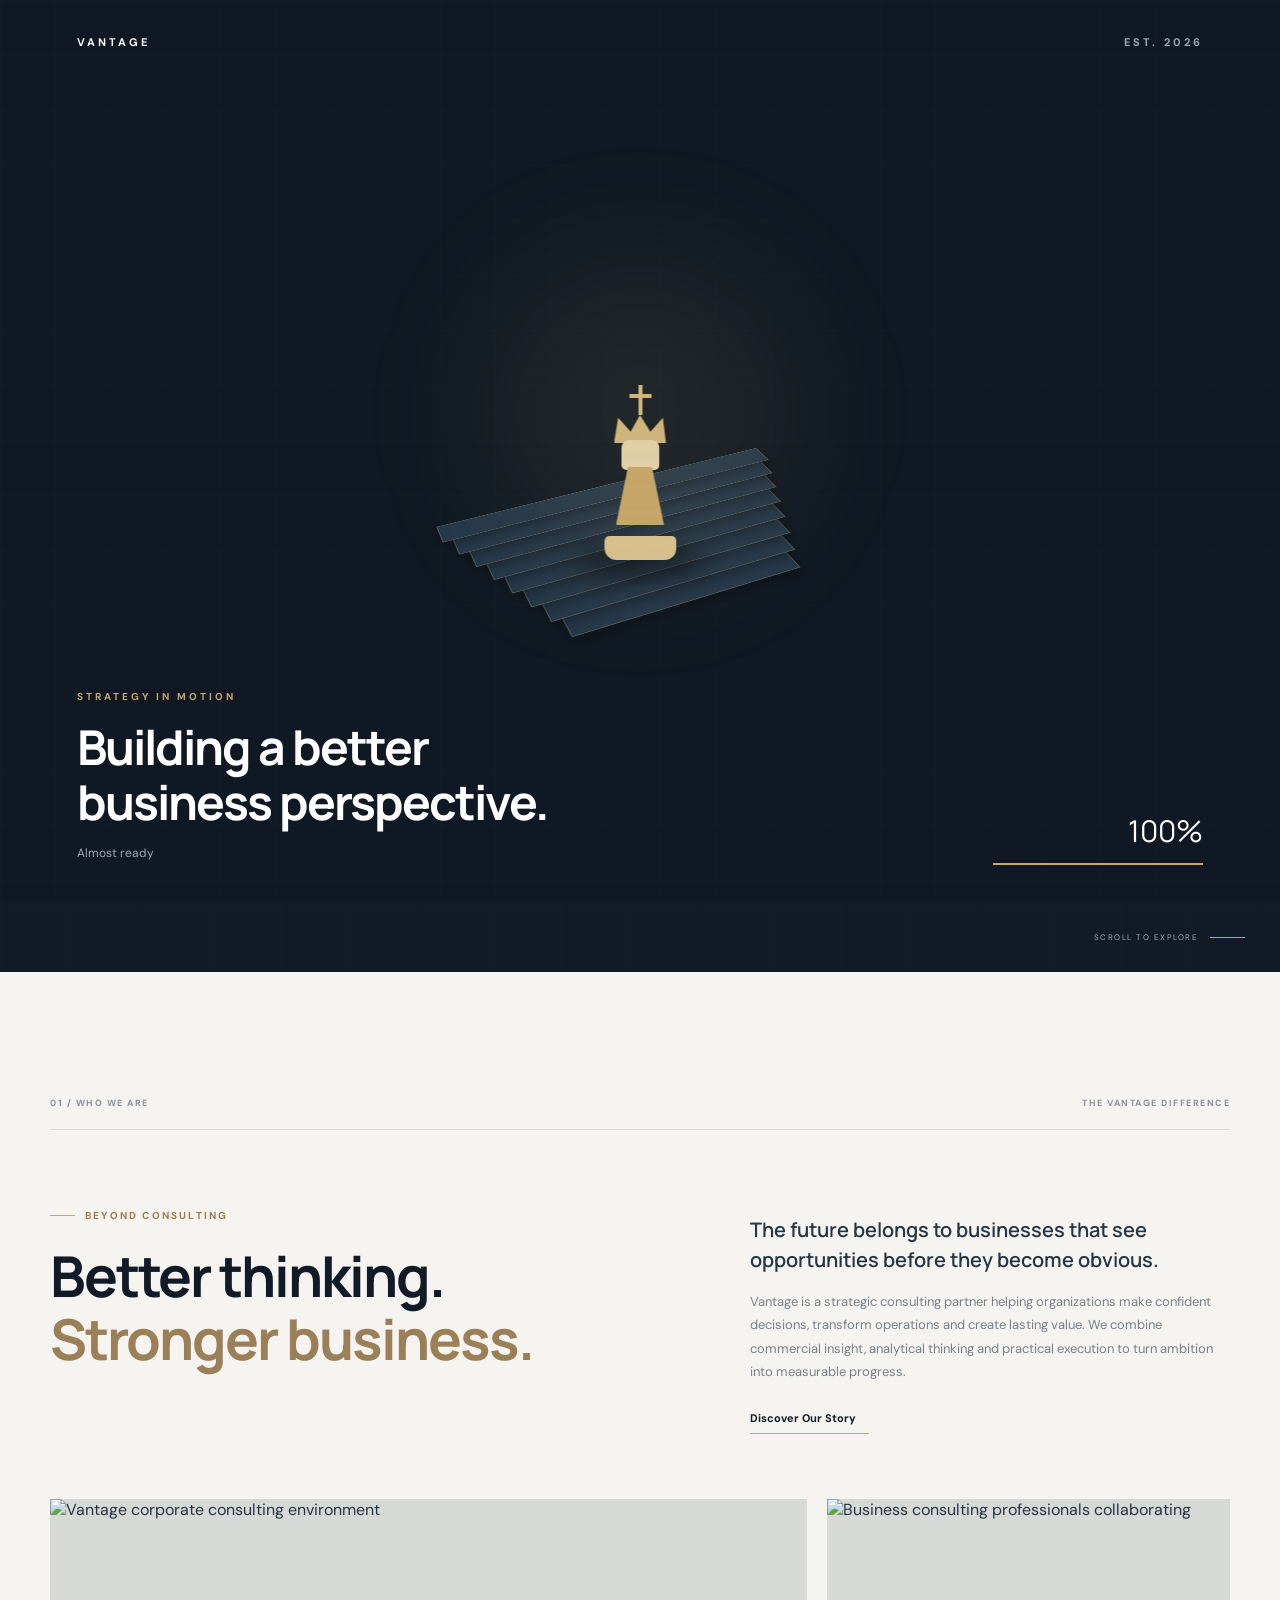
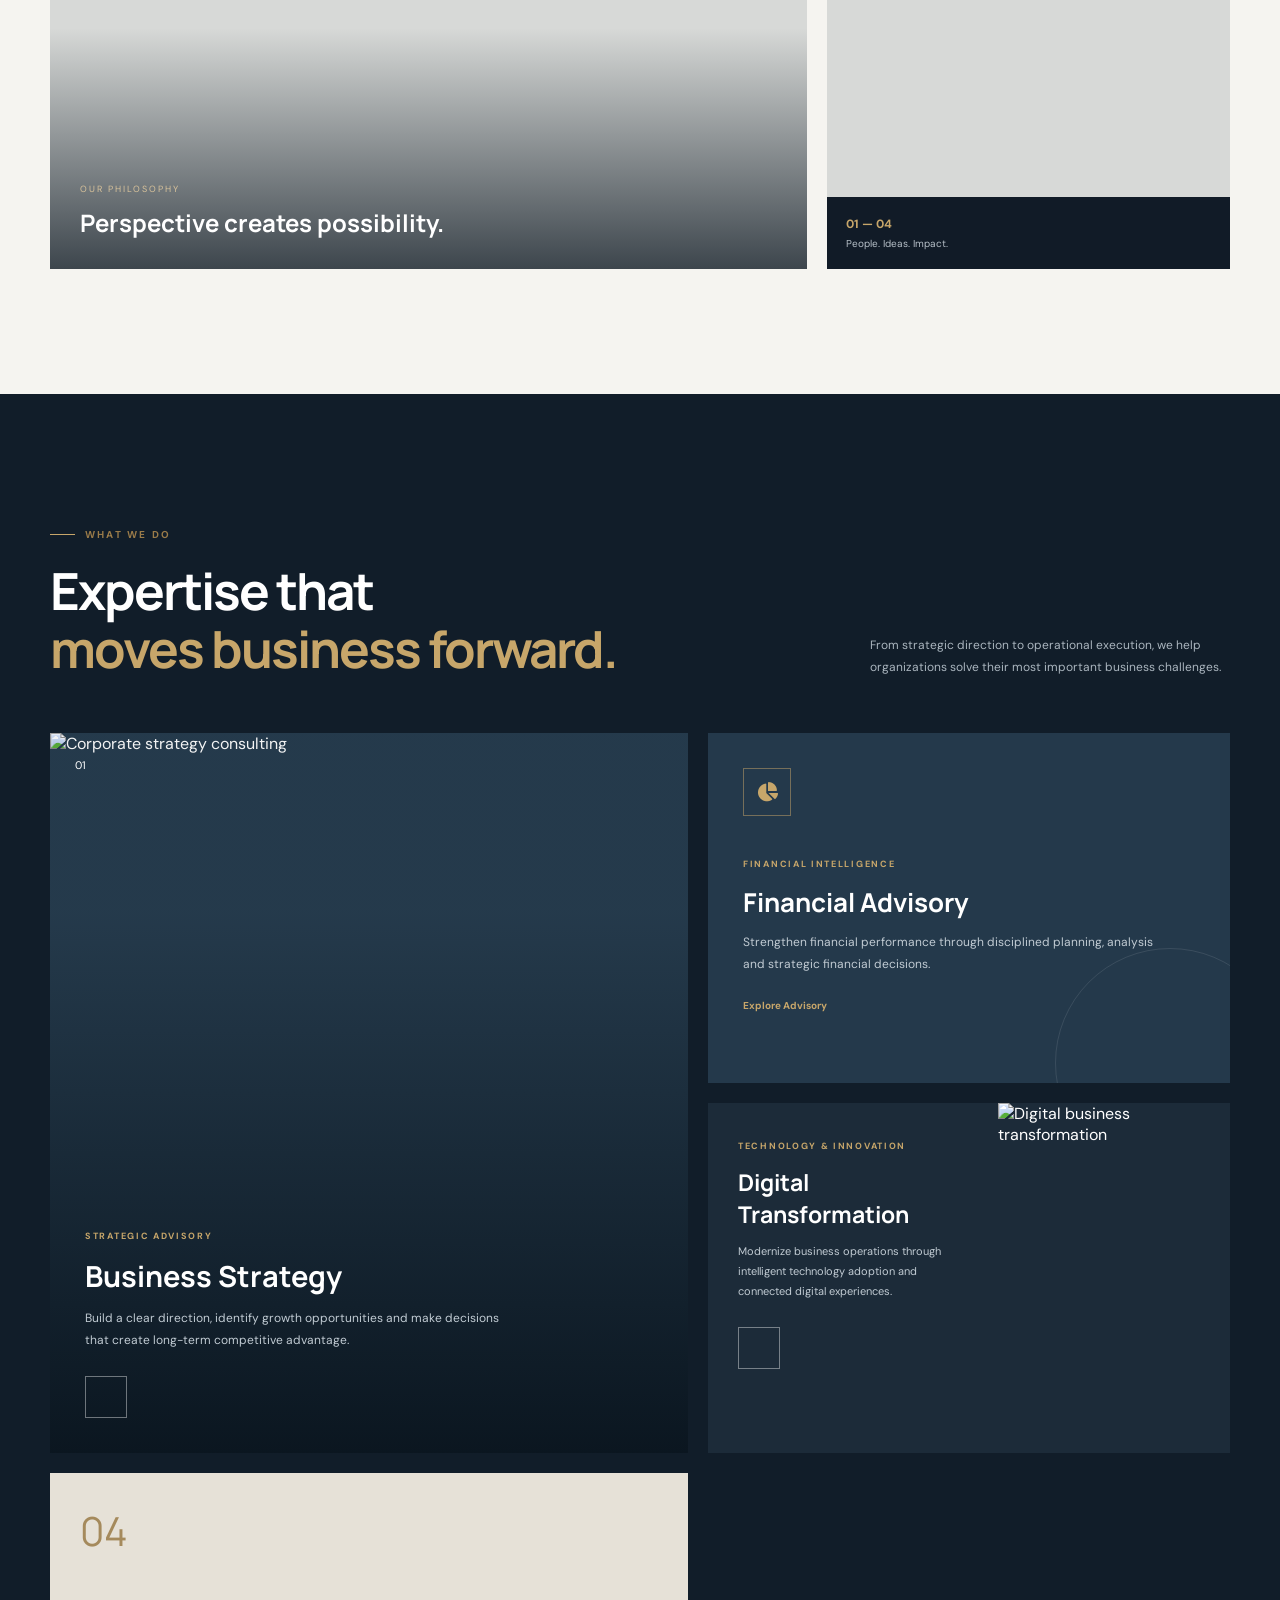
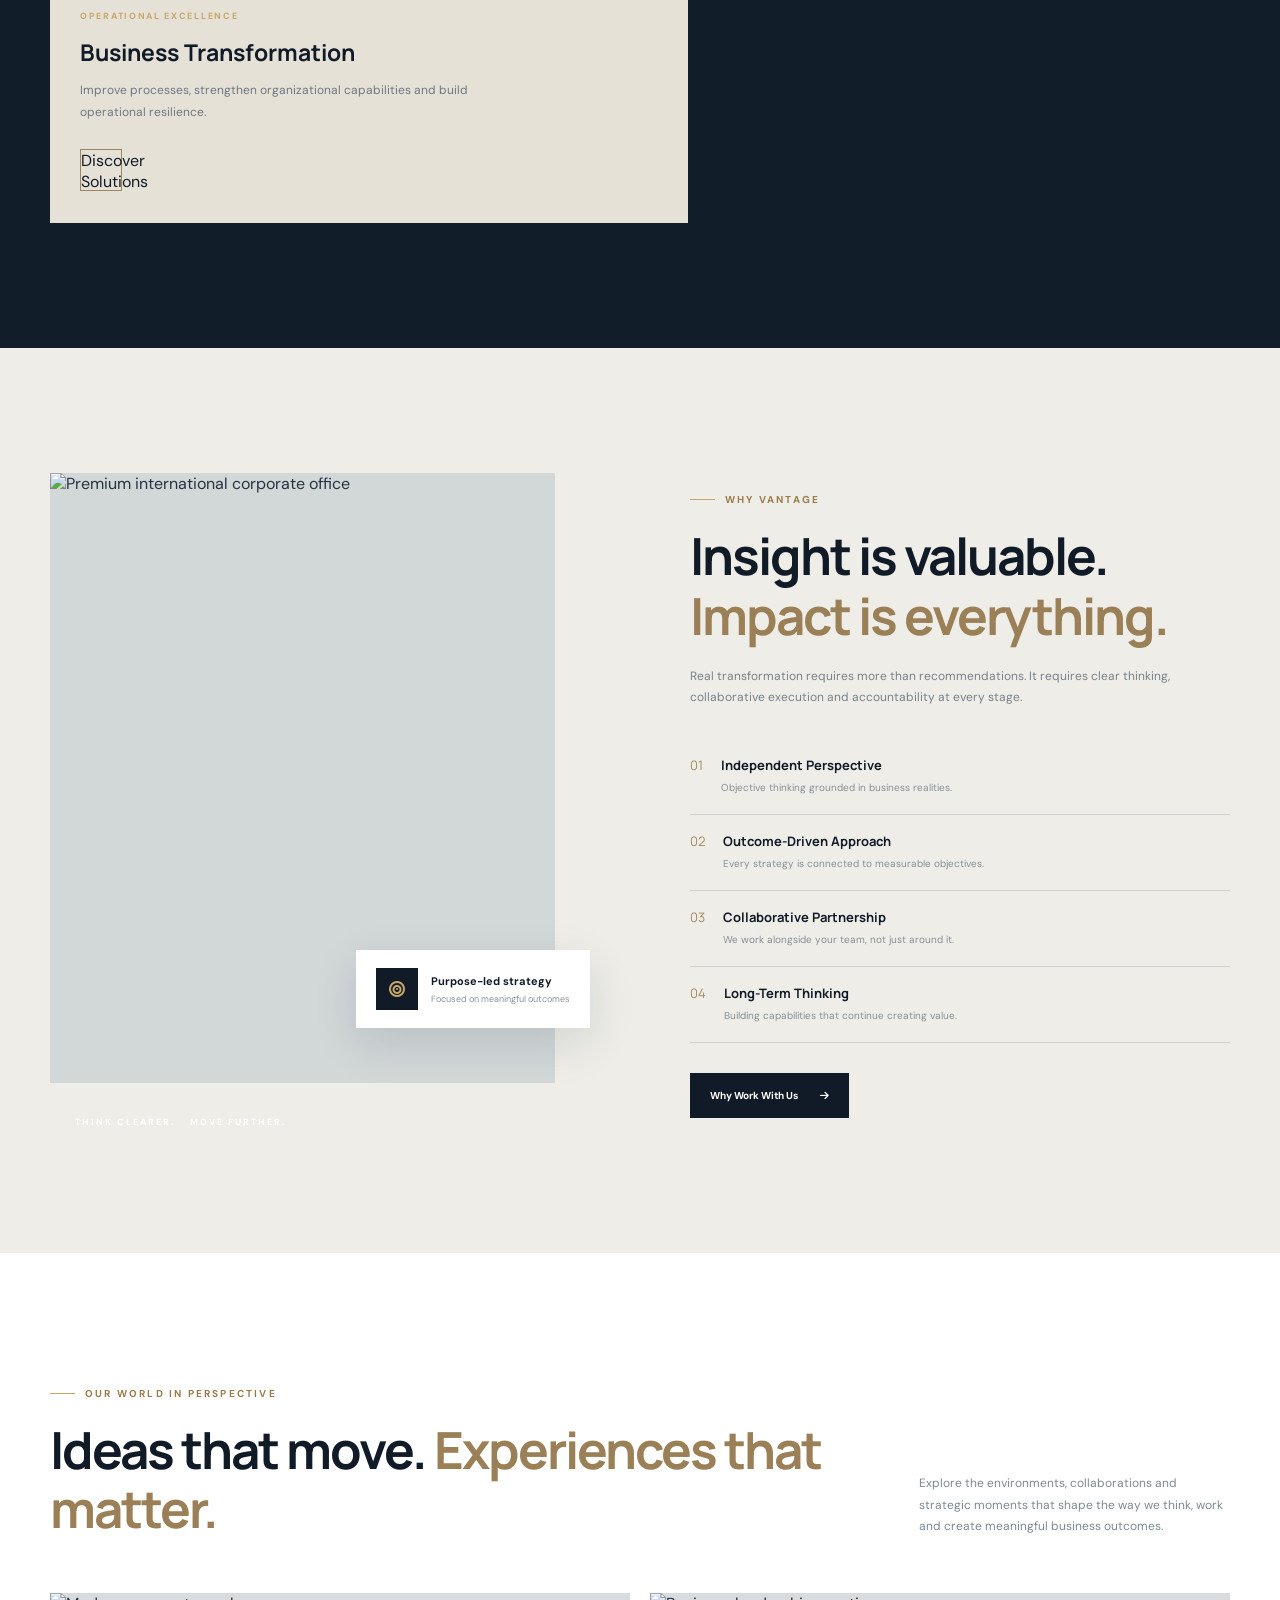
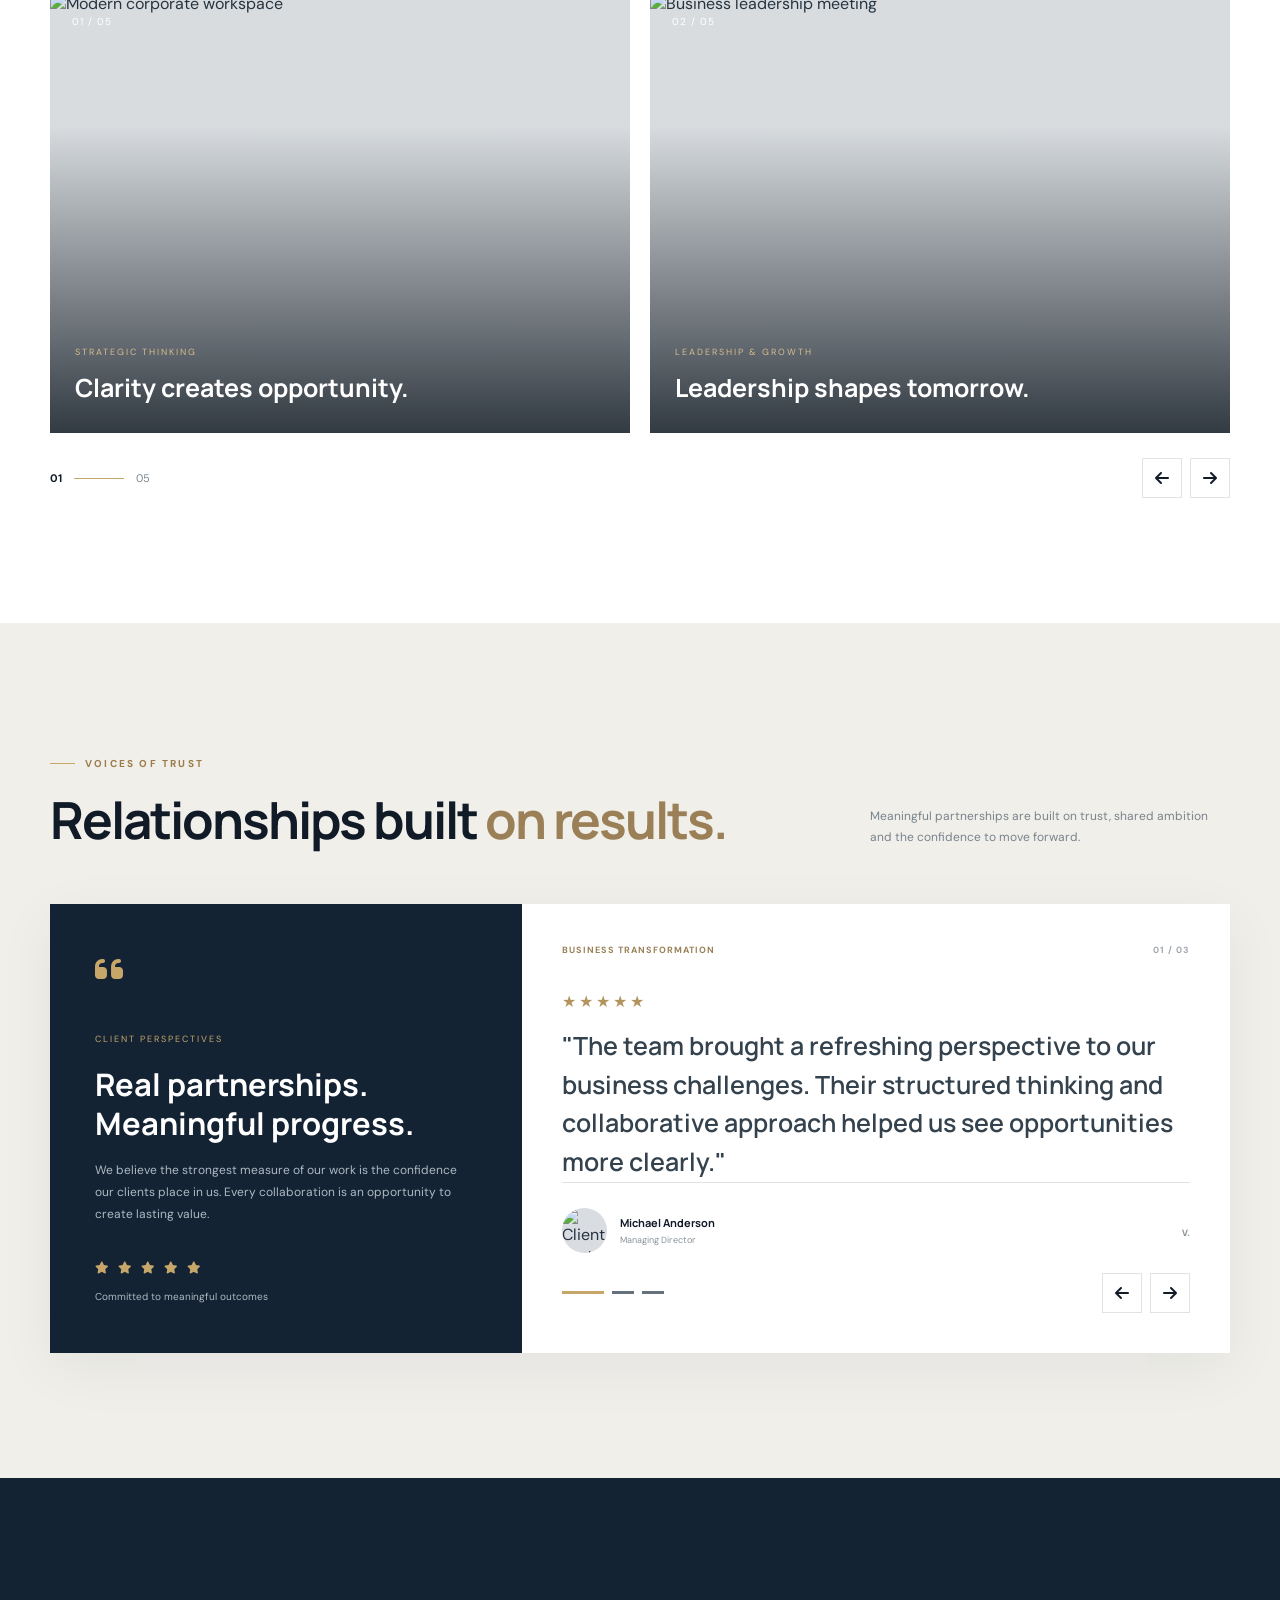
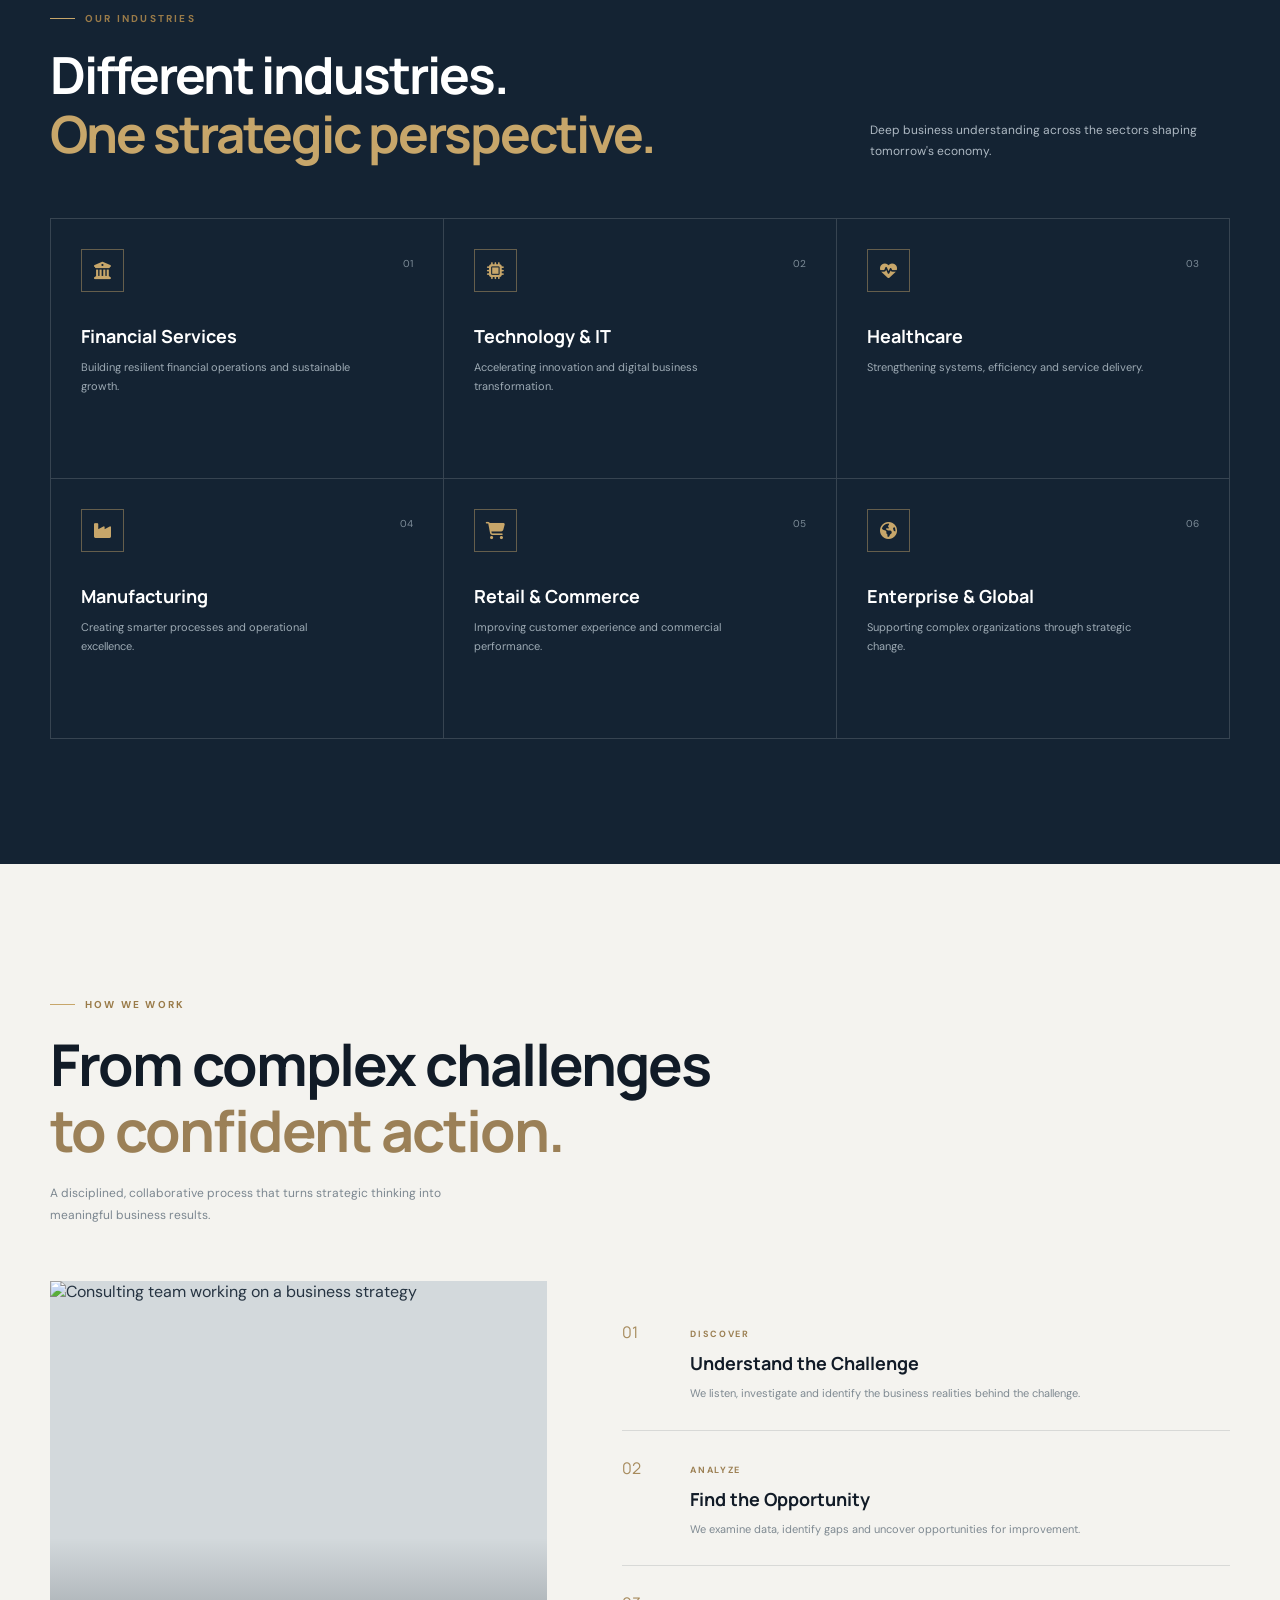
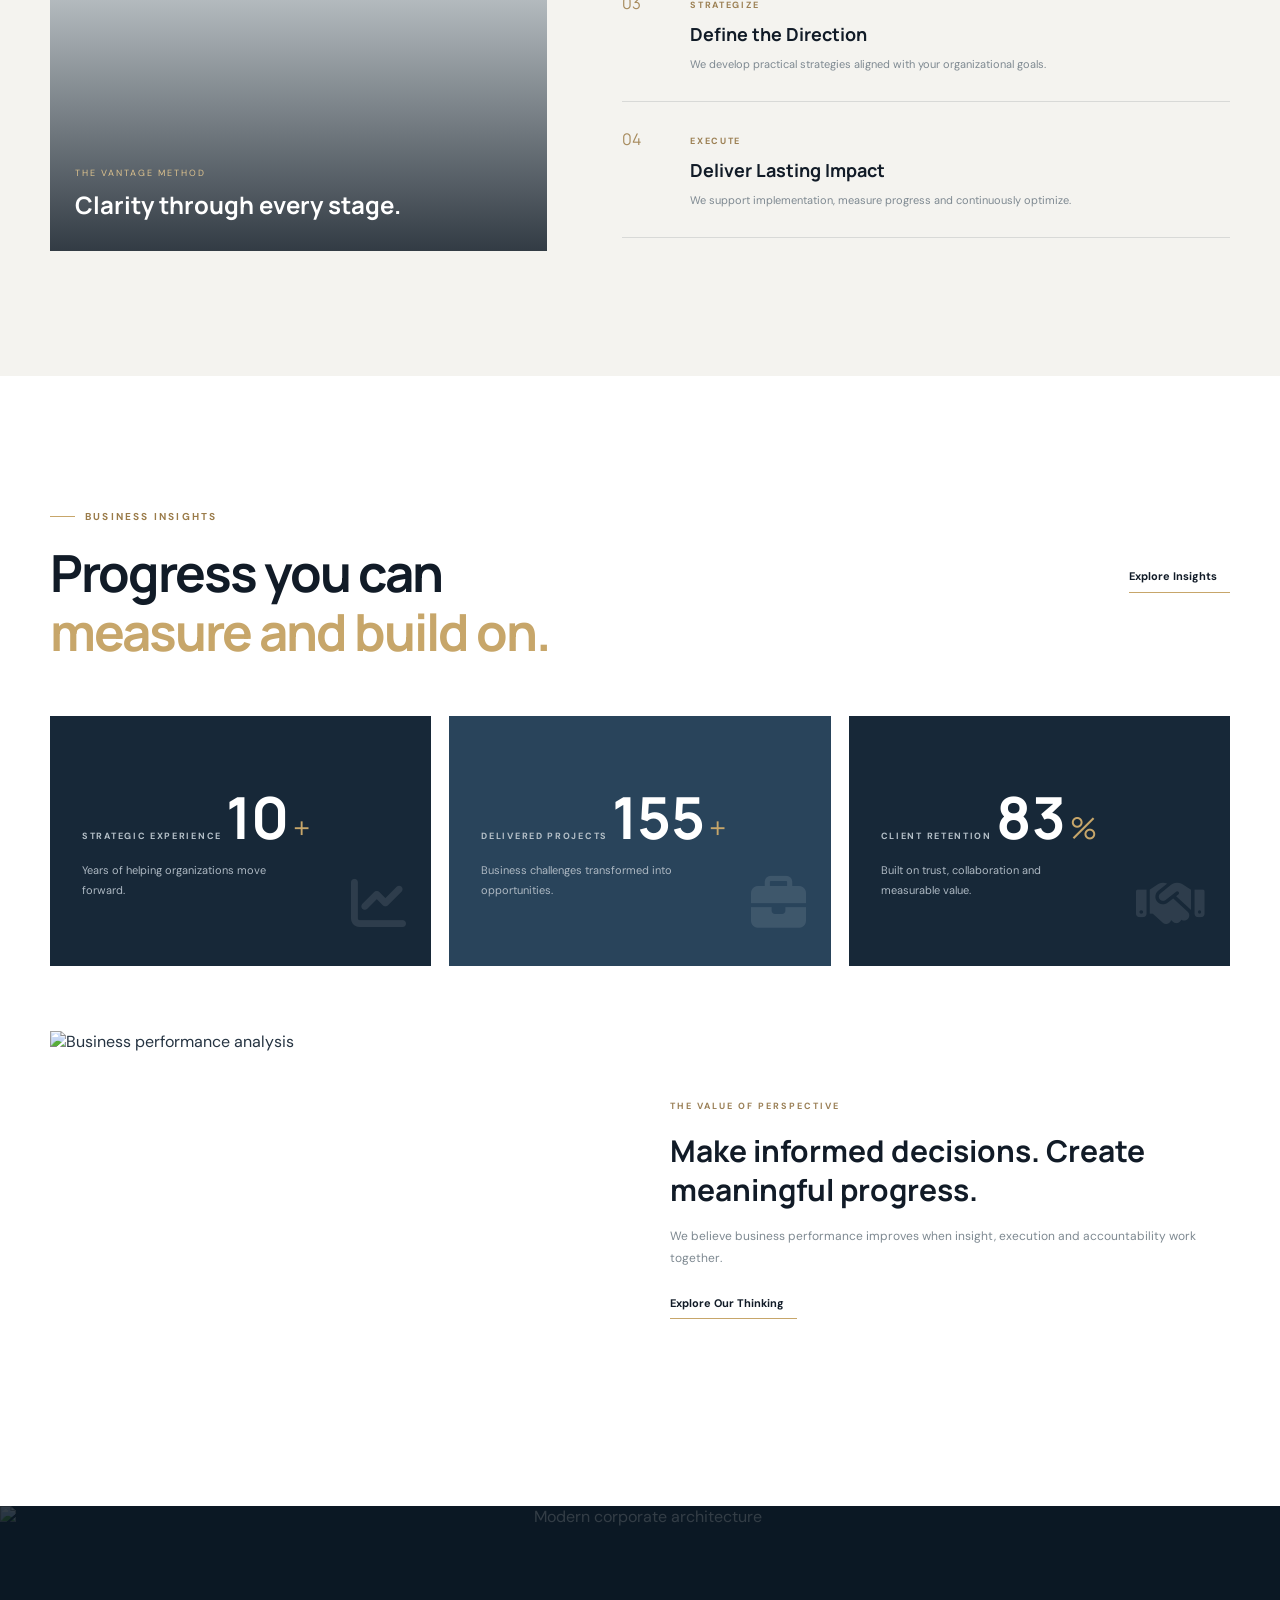
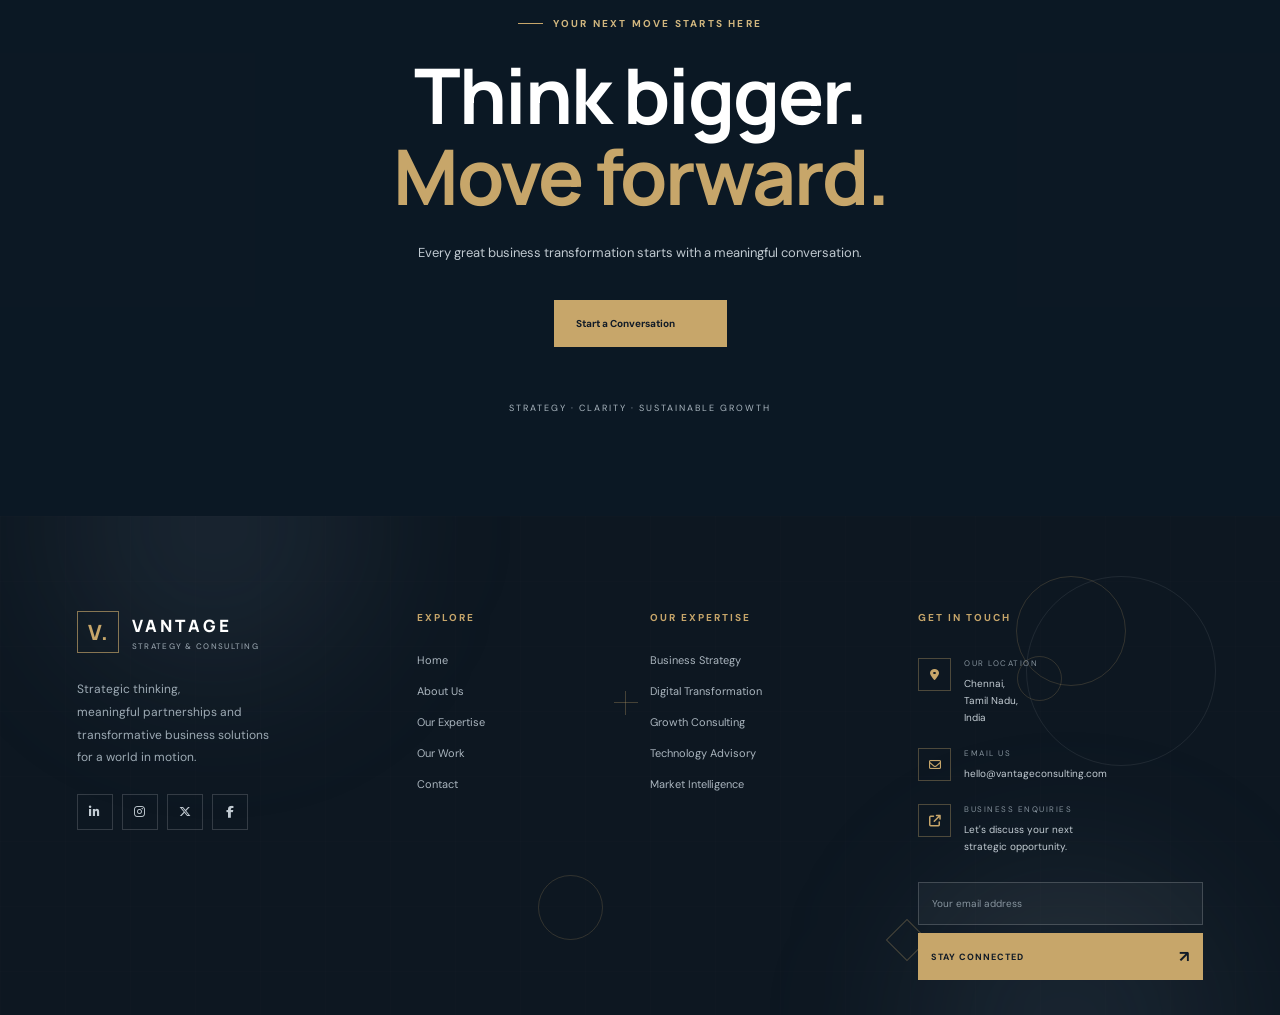
==== index.html @ a2836688 "first commit" ====
<!DOCTYPE html>
<html lang="en">

<head>

    <meta charset="UTF-8">
    <meta name="viewport" content="width=device-width, initial-scale=1.0">

    <meta name="description" content="Vantage is a global corporate consulting firm delivering business strategy, financial advisory, digital transformation and sustainable growth solutions.">

    <meta name="theme-color" content="#101C2C">

    <title>VANTAGE | Strategy. Clarity. Growth.</title>


    <!-- GOOGLE FONTS -->

    <link rel="preconnect" href="https://fonts.googleapis.com">

    <link rel="preconnect" href="https://fonts.gstatic.com" crossorigin>

    <link href="https://fonts.googleapis.com/css2?family=DM+Sans:wght@400;500;600;700;800&family=Manrope:wght@400;500;600;700;800&family=Playfair+Display:wght@400;500;600;700&display=swap" rel="stylesheet">


    <!-- FONT AWESOME -->

    <link rel="stylesheet" href="https://cdnjs.cloudflare.com/ajax/libs/font-awesome/6.7.2/css/all.min.css">


    <!-- CSS -->

    <link rel="stylesheet" href="css/style.css">

    <link rel="stylesheet" href="css/animations.css">

    <link rel="stylesheet" href="css/responsive.css">

</head>


<body>


<!-- =====================================================
     SCROLL PROGRESS
===================================================== -->

<div class="scroll-progress" id="scrollProgress"></div>



<!-- =====================================================
     CINEMATIC 3D PRELOADER
===================================================== -->

<div class="preloader" id="preloader">

    <div class="preloader-background"></div>

    <div class="preloader-top">

        <span>VANTAGE</span>

        <span>EST. 2026</span>

    </div>


    <div class="preloader-scene">

        <div class="staircase-perspective">

            <div class="stair stair-1"></div>
            <div class="stair stair-2"></div>
            <div class="stair stair-3"></div>
            <div class="stair stair-4"></div>
            <div class="stair stair-5"></div>
            <div class="stair stair-6"></div>
            <div class="stair stair-7"></div>
            <div class="stair stair-8"></div>

        </div>


        <div class="chess-king-container" id="chessKing">

            <div class="king-shadow"></div>

            <div class="chess-king">

                <div class="king-cross"></div>

                <div class="king-crown"></div>

                <div class="king-head"></div>

                <div class="king-body"></div>

                <div class="king-base"></div>

            </div>

        </div>


        <div class="preloader-light"></div>

    </div>


    <div class="preloader-bottom">

        <div class="preloader-copy">

            <span class="preloader-label">
                STRATEGY IN MOTION
            </span>

            <h2>
                Building a better<br>
                business perspective.
            </h2>

            <p id="preloaderStatus">
                Preparing your experience...
            </p>

        </div>


        <div class="preloader-progress-area">

            <div class="preloader-percentage" id="preloaderPercentage">
                00%
            </div>

            <div class="preloader-track">

                <div class="preloader-fill" id="preloaderFill"></div>

            </div>

        </div>

    </div>


</div>



<!-- =====================================================
     CUSTOM CURSOR
===================================================== -->

<div class="custom-cursor" id="customCursor"></div>

<div class="cursor-outline" id="cursorOutline"></div>



<!-- =====================================================
     HEADER
===================================================== -->

<header class="site-header" id="siteHeader">

    <div class="header-container">


        <!-- LOGO -->

        <a href="index.html" class="brand">

            <span class="brand-symbol">

                <span></span>
                <span></span>
                <span></span>

            </span>


            <span class="brand-information">

                <strong>VANTAGE</strong>

                <small>STRATEGY & CONSULTING</small>

            </span>

        </a>



        <!-- DESKTOP NAVIGATION -->

        <nav class="desktop-navigation">

            <a href="index.html" class="nav-link active">Home</a>

            <a href="about.html" class="nav-link">About</a>

            <a href="services.html" class="nav-link">Services</a>

            <a href="industries.html" class="nav-link">Industries</a>

            <a href="contact.html" class="nav-link">Contact</a>

        </nav>



        <!-- HEADER ACTIONS -->

        <div class="header-actions">


            <button class="login-trigger" data-open-login>

                <i class="fa-regular fa-user"></i>

                <span>Sign In</span>

            </button>


            <a href="404.html" class="header-cta">

                Let's Talk

                <i class="fa-solid fa-arrow-up-right-from-square"></i>

            </a>


        </div>



        <!-- MOBILE MENU BUTTON -->

        <button class="menu-toggle" id="menuToggle" aria-label="Open navigation" aria-expanded="false">

            <span></span>
            <span></span>

        </button>


    </div>

</header>



<!-- =====================================================
     MOBILE NAVIGATION
===================================================== -->

<div class="mobile-overlay" id="mobileOverlay"></div>


<aside class="mobile-drawer" id="mobileDrawer">

    <div class="drawer-header">

        <a href="index.html" class="drawer-brand">
            VANTAGE
        </a>

        <button id="drawerClose" aria-label="Close navigation">

            <i class="fa-solid fa-xmark"></i>

        </button>

    </div>


    <div class="drawer-content">

        <span class="drawer-label">NAVIGATION / 2026</span>


        <nav class="drawer-navigation">

            <a href="index.html">
                Home <span>01</span>
            </a>

            <a href="about.html">
                About <span>02</span>
            </a>

            <a href="services.html">
                Services <span>03</span>
            </a>

            <a href="industries.html">
                Industries <span>04</span>
            </a>

            <a href="contact.html">
                Contact <span>05</span>
            </a>

        </nav>


        <div class="drawer-footer">

            <p>Let's build something meaningful.</p>

            <button data-open-login class="drawer-login">

                <i class="fa-regular fa-user"></i>

                Sign In

            </button>

        </div>

    </div>

</aside>




<!-- =====================================================
     LOGIN MODAL
===================================================== -->

<div class="login-modal" id="loginModal" aria-hidden="true">

    <div class="login-backdrop" data-close-login></div>


    <div class="login-dialog" role="dialog" aria-modal="true" aria-labelledby="loginTitle">


        <button class="login-close" data-close-login aria-label="Close login">

            <i class="fa-solid fa-xmark"></i>

        </button>



        <!-- LOGIN VISUAL SIDE -->

        <div class="login-visual">

            <img
                src="assets/images/office.jpg"
                alt="Vantage corporate office"
                loading="lazy"
            >


            <div class="login-visual-overlay"></div>


            <div class="login-visual-content">

                <span class="login-mini-label">
                    VANTAGE / PRIVATE ACCESS
                </span>


                <h2>
                    Your next<br>
                    chapter starts<br>
                    <span>here.</span>
                </h2>


                <p>
                    A smarter workspace for modern business leaders.
                </p>


                <div class="login-security-badge">

                    <i class="fa-solid fa-shield-halved"></i>

                    Secure Enterprise Access

                </div>

            </div>

        </div>



        <!-- LOGIN FORM SIDE -->

        <div class="login-form-panel">


            <div class="login-form-brand">

                <span class="brand-symbol">

                    <span></span>
                    <span></span>
                    <span></span>

                </span>

                <strong>VANTAGE</strong>

            </div>



            <span class="login-eyebrow">
                WELCOME BACK
            </span>


            <h2 id="loginTitle">
                Sign in to your<br>
                workspace.
            </h2>


            <p class="login-description">
                Access your business consulting workspace securely.
            </p>



            <!-- LOGIN TABS -->

            <div class="login-tabs">

                <button class="login-tab active" data-login-tab="user">

                    USER LOGIN

                </button>


                <button class="login-tab" data-login-tab="admin">

                    ADMIN LOGIN

                </button>

            </div>



            <!-- USER LOGIN -->

            <form class="login-form active" id="userLoginForm">


                <div class="form-group">

                    <label for="userEmail">Email Address</label>

                    <div class="login-input">

                        <i class="fa-regular fa-envelope"></i>

                        <input
                            type="email"
                            id="userEmail"
                            placeholder="name@company.com"
                            required
                        >

                    </div>

                </div>



                <div class="form-group">

                    <label for="userPassword">Password</label>

                    <div class="login-input">

                        <i class="fa-solid fa-lock"></i>

                        <input
                            type="password"
                            id="userPassword"
                            placeholder="Enter your password"
                            required
                        >

                        <button type="button" class="password-toggle" data-password="userPassword">

                            <i class="fa-regular fa-eye"></i>

                        </button>

                    </div>

                </div>



                <div class="login-options">

                    <label class="remember-option">

                        <input type="checkbox">

                        <span>Remember me</span>

                    </label>


                    <a href="404.html">Forgot password?</a>

                </div>



                <button type="submit" class="login-submit">

                    SIGN IN

                    <i class="fa-solid fa-arrow-right"></i>

                </button>


            </form>




            <!-- ADMIN LOGIN -->

            <form class="login-form" id="adminLoginForm">


                <div class="form-group">

                    <label for="adminEmail">Administrator Email</label>

                    <div class="login-input">

                        <i class="fa-regular fa-envelope"></i>

                        <input
                            type="email"
                            id="adminEmail"
                            placeholder="admin@company.com"
                            required
                        >

                    </div>

                </div>



                <div class="form-group">

                    <label for="adminPassword">Password</label>

                    <div class="login-input">

                        <i class="fa-solid fa-lock"></i>

                        <input
                            type="password"
                            id="adminPassword"
                            placeholder="Enter administrator password"
                            required
                        >

                        <button type="button" class="password-toggle" data-password="adminPassword">

                            <i class="fa-regular fa-eye"></i>

                        </button>

                    </div>

                </div>



                <div class="login-options">

                    <label class="remember-option">

                        <input type="checkbox">

                        <span>Remember me</span>

                    </label>


                    <a href="404.html">Forgot password?</a>

                </div>



                <button type="submit" class="login-submit">

                    ADMIN SIGN IN

                    <i class="fa-solid fa-arrow-right"></i>

                </button>


            </form>



            <div class="login-bottom">

                <i class="fa-solid fa-shield-halved"></i>

                <span>256-bit encrypted session protection</span>

            </div>


            <div class="login-create">

                New to Vantage?

                <a href="404.html">Create an account</a>

            </div>


        </div>

    </div>

</div>




<!-- =====================================================
     HERO SECTION
===================================================== -->

<main>


<section class="hero-section" id="homeHero">


    <div class="hero-background">

        <div class="hero-glow"></div>

        <div class="hero-grid"></div>

    </div>



    <div class="hero-container">


        <!-- LEFT CONTENT -->

        <div class="hero-left" id="heroLeft">


            <span class="hero-eyebrow">

                <span class="eyebrow-line"></span>

                <span id="heroCategory">
                    STRATEGY · TRANSFORMATION · GROWTH
                </span>

            </span>



            <h1 id="heroHeading">

                Navigate<br>

                <span>What's Next.</span>

            </h1>



            <p id="heroDescription">

                We help ambitious organizations navigate complexity,
                unlock opportunities and build sustainable business growth.

            </p>



            <div class="hero-buttons">

                <a href="404.html" class="primary-button magnetic-btn">

                    Explore Our Expertise

                    <i class="fa-solid fa-arrow-up-right"></i>

                </a>


                <a href="404.html" class="secondary-button">

                    <span class="play-icon">

                        <i class="fa-solid fa-arrow-right"></i>

                    </span>

                    Discover Vantage

                </a>

            </div>



            <div class="hero-trust">

                <span class="trust-icon">

                    <i class="fa-solid fa-shield-halved"></i>

                </span>

                <span>
                    Trusted thinking. Measurable impact.
                </span>

            </div>


        </div>




        <!-- CENTER IMAGE CAROUSEL -->

        <div class="hero-center">


            <div class="hero-image-stage" id="heroImageStage">


                <div class="hero-image-frame active" data-slide="0">

                    <img
                        src="assets/images/hero.jpg"
                        alt="Modern international corporate consulting office"
                        fetchpriority="high"
                    >

                </div>



                <div class="hero-image-frame" data-slide="1">

                    <img
                        src="assets/images/hero-02.jpg"
                        alt="Business leaders discussing corporate strategy"
                        loading="lazy"
                    >

                </div>



                <div class="hero-image-frame" data-slide="2">

                    <img
                        src="assets/images/hero-03.jpg"
                        alt="Modern business architecture and executive environment"
                        loading="lazy"
                    >

                </div>



                <div class="hero-image-overlay"></div>



                <!-- IMAGE INDEX -->

                <div class="hero-image-index">

                    <span id="currentSlide">01</span>

                    <span class="index-divider"></span>

                    <span>03</span>

                </div>



                <!-- IMAGE CAPTION -->

                <div class="hero-image-caption">

                    <span>THE VANTAGE PERSPECTIVE</span>

                    <h3 id="heroImageTitle">
                        Think Beyond Today.
                    </h3>

                </div>



                <!-- FLOATING STAT CARD -->

                <div class="hero-floating-card">

                    <span class="floating-card-icon">

                        <i class="fa-solid fa-chart-line"></i>

                    </span>


                    <div>

                        <small>BUSINESS PERFORMANCE</small>

                        <strong id="heroStat">+32.8%</strong>

                    </div>


                    <span class="floating-growth">

                        <i class="fa-solid fa-arrow-trend-up"></i>

                    </span>

                </div>


            </div>



            <!-- CAROUSEL CONTROLS -->

            <div class="hero-carousel-controls">


                <div class="hero-dots">

                    <button class="hero-dot active" data-slide-to="0" aria-label="Slide 1"></button>

                    <button class="hero-dot" data-slide-to="1" aria-label="Slide 2"></button>

                    <button class="hero-dot" data-slide-to="2" aria-label="Slide 3"></button>

                </div>



                <div class="hero-arrows">

                    <button id="heroPrev" aria-label="Previous slide">

                        <i class="fa-solid fa-arrow-left"></i>

                    </button>


                    <button id="heroNext" aria-label="Next slide">

                        <i class="fa-solid fa-arrow-right"></i>

                    </button>

                </div>


            </div>


        </div>




        <!-- RIGHT CONTENT -->

        <div class="hero-right" id="heroRight">


            <span class="hero-right-number" id="heroNumber">
                01 / 03
            </span>



            <div class="hero-right-content">


                <span class="hero-right-label" id="heroRightLabel">
                    STRATEGIC ADVISORY
                </span>


                <h3 id="heroRightTitle">

                    Clarity in<br>
                    Every Decision.

                </h3>


                <p id="heroRightDescription">

                    Turn complex business challenges into clear,
                    actionable strategies with expert guidance.

                </p>


                <a href="404.html" class="hero-discover">

                    Discover More

                    <i class="fa-solid fa-arrow-up-right"></i>

                </a>


            </div>



            <div class="hero-side-bottom">

                <span>01</span>

                <span class="side-line"></span>

                <span>03</span>

            </div>


        </div>


    </div>



    <!-- HERO BOTTOM BAR -->

    <div class="hero-bottom-bar">


        <div class="hero-bottom-intro">

            <span class="bottom-dot"></span>

            BUILT FOR WHAT'S NEXT

        </div>



        <div class="hero-bottom-stat">

            <strong>12+</strong>

            <span>Years of Experience</span>

        </div>



        <div class="hero-bottom-stat">

            <strong>180+</strong>

            <span>Projects Delivered</span>

        </div>



        <div class="hero-bottom-stat">

            <strong>24</strong>

            <span>Markets Reached</span>

        </div>



        <div class="hero-bottom-stat">

            <strong>96%</strong>

            <span>Client Retention</span>

        </div>


    </div>



    <!-- SCROLL INDICATOR -->

    <div class="hero-scroll-indicator">

        <span>SCROLL TO EXPLORE</span>

        <span class="scroll-indicator-line"></span>

    </div>


</section>




<!-- =====================================================
     SECTION 02 - COMPANY OVERVIEW
===================================================== -->

<section class="overview-section section-padding" id="overview">


    <div class="container">


        <div class="section-topline">

            <span>01 / WHO WE ARE</span>

            <span>THE VANTAGE DIFFERENCE</span>

        </div>



        <div class="overview-grid">


            <div class="overview-heading reveal-left">

                <span class="section-label">BEYOND CONSULTING</span>


                <h2>

                    Better thinking.<br>

                    <span>Stronger business.</span>

                </h2>


            </div>



            <div class="overview-content reveal-right">

                <p class="overview-lead">

                    The future belongs to businesses that see
                    opportunities before they become obvious.

                </p>


                <p>

                    Vantage is a strategic consulting partner
                    helping organizations make confident decisions,
                    transform operations and create lasting value.

                    We combine commercial insight, analytical
                    thinking and practical execution to turn
                    ambition into measurable progress.

                </p>


                <a href="about.html" class="text-link">

                    Discover Our Story

                    <i class="fa-solid fa-arrow-up-right"></i>

                </a>


            </div>


        </div>



        <div class="overview-image-grid">


            <div class="overview-main-image image-reveal">

                <img
                    src="assets/images/about.jpg"
                    alt="Vantage corporate consulting environment"
                    loading="lazy"
                >

                <div class="image-caption">

                    <span>OUR PHILOSOPHY</span>

                    <h3>Perspective creates possibility.</h3>

                </div>

            </div>



            <div class="overview-side-image image-reveal">

                <img
                    src="assets/images/team.jpg"
                    alt="Business consulting professionals collaborating"
                    loading="lazy"
                >


                <div class="overview-side-note">

                    <strong>01 — 04</strong>

                    <span>People. Ideas. Impact.</span>

                </div>

            </div>


        </div>


    </div>

</section>




<!-- =====================================================
     SECTION 03 - OUR EXPERTISE
===================================================== -->

<section class="expertise-section section-padding" id="expertise">


    <div class="container">


        <div class="expertise-header reveal-up">


            <div>

                <span class="section-label">WHAT WE DO</span>

                <h2>
                    Expertise that<br>
                    <span>moves business forward.</span>
                </h2>

            </div>


            <p>

                From strategic direction to operational execution,
                we help organizations solve their most important
                business challenges.

            </p>


        </div>




        <div class="expertise-grid">


            <!-- FEATURE 01 -->

            <article class="expertise-card expertise-card-large reveal-up">

                <div class="expertise-image">

                    <img
                        src="assets/images/services.jpg"
                        alt="Corporate strategy consulting"
                        loading="lazy"
                    >

                    <span class="expertise-number">01</span>

                </div>


                <div class="expertise-content">

                    <span>STRATEGIC ADVISORY</span>

                    <h3>Business Strategy</h3>

                    <p>

                        Build a clear direction, identify growth
                        opportunities and make decisions that
                        create long-term competitive advantage.

                    </p>


                    <a href="404.html" aria-label="Explore business strategy">

                        <i class="fa-solid fa-arrow-up-right"></i>

                    </a>

                </div>

            </article>




            <!-- FEATURE 02 -->

            <article class="expertise-card expertise-card-dark reveal-up">

                <div class="expertise-dark-icon">

                    <i class="fa-solid fa-chart-pie"></i>

                </div>


                <span>FINANCIAL INTELLIGENCE</span>

                <h3>Financial Advisory</h3>

                <p>

                    Strengthen financial performance through
                    disciplined planning, analysis and
                    strategic financial decisions.

                </p>


                <a href="404.html">

                    Explore Advisory

                    <i class="fa-solid fa-arrow-up-right"></i>

                </a>


                <div class="expertise-decoration"></div>

            </article>




            <!-- FEATURE 03 -->

            <article class="expertise-card expertise-card-horizontal reveal-up">


                <div class="expertise-horizontal-content">

                    <span>TECHNOLOGY & INNOVATION</span>

                    <h3>Digital Transformation</h3>

                    <p>

                        Modernize business operations through
                        intelligent technology adoption and
                        connected digital experiences.

                    </p>


                    <a href="404.html" aria-label="Explore digital transformation">

                        <i class="fa-solid fa-arrow-up-right"></i>

                    </a>

                </div>



                <div class="expertise-horizontal-image">

                    <img
                        src="assets/images/technology.jpg"
                        alt="Digital business transformation"
                        loading="lazy"
                    >

                </div>


            </article>




            <!-- FEATURE 04 -->

            <article class="expertise-card expertise-card-minimal reveal-up">

                <span class="expertise-minimal-number">04</span>

                <span>OPERATIONAL EXCELLENCE</span>

                <h3>Business Transformation</h3>

                <p>

                    Improve processes, strengthen organizational
                    capabilities and build operational resilience.

                </p>


                <a href="404.html">

                    Discover Solutions

                    <i class="fa-solid fa-arrow-up-right"></i>

                </a>

            </article>


        </div>


    </div>

</section>




<!-- =====================================================
     SECTION 04 - WHY VANTAGE
===================================================== -->

<section class="why-section section-padding" id="whyVantage">


    <div class="container">


        <div class="why-layout">


            <div class="why-image-area reveal-left">


                <div class="why-image-main">

                    <img
                        src="assets/images/office.jpg"
                        alt="Premium international corporate office"
                        loading="lazy"
                    >

                </div>



                <div class="why-floating-note">

                    <span class="why-note-icon">

                        <i class="fa-solid fa-bullseye"></i>

                    </span>


                    <div>

                        <strong>Purpose-led strategy</strong>

                        <small>Focused on meaningful outcomes</small>

                    </div>

                </div>



                <div class="why-image-caption">

                    <span>THINK CLEARER.</span>

                    <span>MOVE FURTHER.</span>

                </div>


            </div>




            <div class="why-content reveal-right">


                <span class="section-label">WHY VANTAGE</span>


                <h2>

                    Insight is valuable.<br>

                    <span>Impact is everything.</span>

                </h2>



                <p>

                    Real transformation requires more than
                    recommendations. It requires clear thinking,
                    collaborative execution and accountability
                    at every stage.

                </p>



                <div class="why-points">


                    <div class="why-point">

                        <span>01</span>

                        <div>

                            <h3>Independent Perspective</h3>

                            <p>Objective thinking grounded in business realities.</p>

                        </div>

                    </div>



                    <div class="why-point">

                        <span>02</span>

                        <div>

                            <h3>Outcome-Driven Approach</h3>

                            <p>Every strategy is connected to measurable objectives.</p>

                        </div>

                    </div>



                    <div class="why-point">

                        <span>03</span>

                        <div>

                            <h3>Collaborative Partnership</h3>

                            <p>We work alongside your team, not just around it.</p>

                        </div>

                    </div>



                    <div class="why-point">

                        <span>04</span>

                        <div>

                            <h3>Long-Term Thinking</h3>

                            <p>Building capabilities that continue creating value.</p>

                        </div>

                    </div>


                </div>


                <a href="about.html" class="dark-button">

                    Why Work With Us

                    <i class="fa-solid fa-arrow-right"></i>

                </a>


            </div>


        </div>


    </div>

</section>






<!-- =====================================================
     VISUAL SHOWCASE — IMAGE CAROUSEL
====================================================== -->

<section class="showcase-section section-padding" id="showcase">

    <div class="container">

        <div class="showcase-header reveal-up">

            <div>
                <span class="section-label">OUR WORLD IN PERSPECTIVE</span>

                <h2>
                    Ideas that move.
                    <span>Experiences that matter.</span>
                </h2>
            </div>

            <div class="showcase-description">
                <p>
                    Explore the environments, collaborations and
                    strategic moments that shape the way we think,
                    work and create meaningful business outcomes.
                </p>
            </div>

        </div>


        <div class="showcase-carousel">

            <div class="showcase-track" id="showcaseTrack">

                <!-- Slide 01 -->

                <article class="showcase-slide">

                    <div class="showcase-image">

                        <img
                            src="assets/images/showcase-01.jpg"
                            alt="Modern corporate workspace"
                        >

                        <span class="showcase-image-number">01 / 05</span>

                        <div class="showcase-image-overlay">

                            <span>STRATEGIC THINKING</span>

                            <h3>Clarity creates opportunity.</h3>

                        </div>

                    </div>

                </article>


                <!-- Slide 02 -->

                <article class="showcase-slide">

                    <div class="showcase-image">

                        <img
                            src="assets/images/showcase-02.jpg"
                            alt="Business leadership meeting"
                        >

                        <span class="showcase-image-number">02 / 05</span>

                        <div class="showcase-image-overlay">

                            <span>LEADERSHIP & GROWTH</span>

                            <h3>Leadership shapes tomorrow.</h3>

                        </div>

                    </div>

                </article>


                <!-- Slide 03 -->

                <article class="showcase-slide">

                    <div class="showcase-image">

                        <img
                            src="assets/images/showcase-03.jpg"
                            alt="Digital business innovation"

                        >

                        <span class="showcase-image-number">03 / 05</span>

                        <div class="showcase-image-overlay">

                            <span>DIGITAL INNOVATION</span>

                            <h3>Innovation without limits.</h3>

                        </div>

                    </div>

                </article>


                <!-- Slide 04 -->

                <article class="showcase-slide">

                    <div class="showcase-image">

                        <img
                            src="assets/images/showcase-04.jpg"
                            alt="Collaborative strategy session"
                        >

                        <span class="showcase-image-number">04 / 05</span>

                        <div class="showcase-image-overlay">

                            <span>COLLABORATION</span>

                            <h3>Better ideas begin together.</h3>

                        </div>

                    </div>

                </article>


                <!-- Slide 05 -->

                <article class="showcase-slide">

                    <div class="showcase-image">

                        <img
                            src="assets/images/showcase-05.jpg"
                            alt="Modern business architecture"
                        >

                        <span class="showcase-image-number">05 / 05</span>

                        <div class="showcase-image-overlay">

                            <span>FUTURE PERSPECTIVE</span>

                            <h3>Building what comes next.</h3>

                        </div>

                    </div>

                </article>

            </div>


            <!-- Carousel Controls -->

            <div class="showcase-controls">

                <div class="showcase-counter">
                    <span id="showcaseCurrent">01</span>
                    <span class="showcase-counter-line"></span>
                    <span>05</span>
                </div>

                <div class="showcase-arrows">

                    <button
                        type="button"
                        id="showcasePrev"
                        aria-label="Previous image"
                    >
                        <i class="fa-solid fa-arrow-left"></i>
                    </button>

                    <button
                        type="button"
                        id="showcaseNext"
                        aria-label="Next image"
                    >
                        <i class="fa-solid fa-arrow-right"></i>
                    </button>

                </div>

            </div>

        </div>

    </div>

</section>


<!-- =====================================================
     CLIENT TESTIMONIALS
====================================================== -->

<section class="testimonials-section section-padding" id="testimonials">

    <div class="container">

        <div class="testimonials-header reveal-up">

            <div>

                <span class="section-label">
                    VOICES OF TRUST
                </span>

                <h2>
                    Relationships built
                    <span>on results.</span>
                </h2>

            </div>

            <p>
                Meaningful partnerships are built on trust,
                shared ambition and the confidence to move forward.
            </p>

        </div>


        <div class="testimonial-feature">

            <div class="testimonial-feature-left">

                <span class="testimonial-quote-icon">
                    <i class="fa-solid fa-quote-left"></i>
                </span>

                <span class="testimonial-overline">
                    CLIENT PERSPECTIVES
                </span>

                <h3>
                    Real partnerships.
                    Meaningful progress.
                </h3>

                <p>
                    We believe the strongest measure of our work
                    is the confidence our clients place in us.
                    Every collaboration is an opportunity to
                    create lasting value.
                </p>

                <div class="testimonial-rating">

                    <div class="rating-stars">
                        <i class="fa-solid fa-star"></i>
                        <i class="fa-solid fa-star"></i>
                        <i class="fa-solid fa-star"></i>
                        <i class="fa-solid fa-star"></i>
                        <i class="fa-solid fa-star"></i>
                    </div>

                    <span>Committed to meaningful outcomes</span>

                </div>

            </div>


            <div class="testimonial-slider">

                <div class="testimonial-track" id="testimonialTrack">


                    <!-- Testimonial 01 -->

                    <article class="testimonial-card active">

                        <div class="testimonial-card-top">

                            <span class="testimonial-card-label">
                                BUSINESS TRANSFORMATION
                            </span>

                            <span class="testimonial-card-number">
                                01 / 03
                            </span>

                        </div>

                        <div class="testimonial-stars">
                            ★★★★★
                        </div>

                        <blockquote>
                            "The team brought a refreshing perspective
                            to our business challenges. Their structured
                            thinking and collaborative approach helped
                            us see opportunities more clearly."
                        </blockquote>

                        <div class="testimonial-author">

                            <div class="testimonial-avatar">
                                <img
                                    src="assets/images/client-01.jpg"
                                    alt="Client portrait"
                                >
                            </div>

                            <div>
                                <h4>Michael Anderson</h4>
                                <span>Managing Director</span>
                            </div>

                            <span class="testimonial-author-mark">
                                V.
                            </span>

                        </div>

                    </article>


                    <!-- Testimonial 02 -->

                    <article class="testimonial-card">

                        <div class="testimonial-card-top">

                            <span class="testimonial-card-label">
                                STRATEGIC CONSULTING
                            </span>

                            <span class="testimonial-card-number">
                                02 / 03
                            </span>

                        </div>

                        <div class="testimonial-stars">
                            ★★★★★
                        </div>

                        <blockquote>
                            "What stood out was their ability to
                            understand our goals and translate complex
                            ideas into a clear strategic direction.
                            The collaboration was thoughtful and focused."
                        </blockquote>

                        <div class="testimonial-author">

                            <div class="testimonial-avatar">
                                <img
                                    src="assets/images/client-02.jpg"
                                    alt="Client portrait"
                                >
                            </div>

                            <div>
                                <h4>Sarah Williams</h4>
                                <span>Business Director</span>
                            </div>

                            <span class="testimonial-author-mark">
                                V.
                            </span>

                        </div>

                    </article>


                    <!-- Testimonial 03 -->

                    <article class="testimonial-card">

                        <div class="testimonial-card-top">

                            <span class="testimonial-card-label">
                                DIGITAL INNOVATION
                            </span>

                            <span class="testimonial-card-number">
                                03 / 03
                            </span>

                        </div>

                        <div class="testimonial-stars">
                            ★★★★★
                        </div>

                        <blockquote>
                            "A professional and insightful team
                            that understands the importance of
                            long-term thinking. Their approach
                            helped us build greater confidence
                            in our next steps."
                        </blockquote>

                        <div class="testimonial-author">

                            <div class="testimonial-avatar">
                                <img
                                    src="assets/images/client-03.jpg"
                                    alt="Client portrait"
                                >
                            </div>

                            <div>
                                <h4>David Thompson</h4>
                                <span>Founder & CEO</span>
                            </div>

                            <span class="testimonial-author-mark">
                                V.
                            </span>

                        </div>

                    </article>


                </div>


                <div class="testimonial-controls">

                    <div class="testimonial-dots" id="testimonialDots">

                        <button class="testimonial-dot active"
                            type="button"
                            aria-label="Testimonial 1">
                        </button>

                        <button class="testimonial-dot"
                            type="button"
                            aria-label="Testimonial 2">
                        </button>

                        <button class="testimonial-dot"
                            type="button"
                            aria-label="Testimonial 3">
                        </button>

                    </div>


                    <div class="testimonial-arrows">

                        <button
                            type="button"
                            id="testimonialPrev"
                            aria-label="Previous testimonial"
                        >
                            <i class="fa-solid fa-arrow-left"></i>
                        </button>

                        <button
                            type="button"
                            id="testimonialNext"
                            aria-label="Next testimonial"
                        >
                            <i class="fa-solid fa-arrow-right"></i>
                        </button>

                    </div>

                </div>

            </div>

        </div>

    </div>

</section>



<!-- =====================================================
     SECTION 05 - INDUSTRIES
===================================================== -->

<section class="industries-section section-padding" id="industries">


    <div class="container">


        <div class="industries-header reveal-up">


            <div>

                <span class="section-label">OUR INDUSTRIES</span>

                <h2>

                    Different industries.<br>

                    <span>One strategic perspective.</span>

                </h2>

            </div>


            <p>

                Deep business understanding across the sectors
                shaping tomorrow's economy.

            </p>


        </div>




        <div class="industries-grid">


            <a href="404.html" class="industry-item reveal-up">

                <span class="industry-icon">

                    <i class="fa-solid fa-building-columns"></i>

                </span>


                <span class="industry-number">01</span>

                <h3>Financial Services</h3>

                <p>Building resilient financial operations and sustainable growth.</p>

                <span class="industry-arrow">

                    <i class="fa-solid fa-arrow-up-right"></i>

                </span>

            </a>




            <a href="404.html" class="industry-item reveal-up">

                <span class="industry-icon">

                    <i class="fa-solid fa-microchip"></i>

                </span>


                <span class="industry-number">02</span>

                <h3>Technology & IT</h3>

                <p>Accelerating innovation and digital business transformation.</p>

                <span class="industry-arrow">

                    <i class="fa-solid fa-arrow-up-right"></i>

                </span>

            </a>




            <a href="404.html" class="industry-item reveal-up">

                <span class="industry-icon">

                    <i class="fa-solid fa-heart-pulse"></i>

                </span>


                <span class="industry-number">03</span>

                <h3>Healthcare</h3>

                <p>Strengthening systems, efficiency and service delivery.</p>

                <span class="industry-arrow">

                    <i class="fa-solid fa-arrow-up-right"></i>

                </span>

            </a>




            <a href="404.html" class="industry-item reveal-up">

                <span class="industry-icon">

                    <i class="fa-solid fa-industry"></i>

                </span>


                <span class="industry-number">04</span>

                <h3>Manufacturing</h3>

                <p>Creating smarter processes and operational excellence.</p>

                <span class="industry-arrow">

                    <i class="fa-solid fa-arrow-up-right"></i>

                </span>

            </a>




            <a href="404.html" class="industry-item reveal-up">

                <span class="industry-icon">

                    <i class="fa-solid fa-cart-shopping"></i>

                </span>


                <span class="industry-number">05</span>

                <h3>Retail & Commerce</h3>

                <p>Improving customer experience and commercial performance.</p>

                <span class="industry-arrow">

                    <i class="fa-solid fa-arrow-up-right"></i>

                </span>

            </a>




            <a href="404.html" class="industry-item reveal-up">

                <span class="industry-icon">

                    <i class="fa-solid fa-earth-americas"></i>

                </span>


                <span class="industry-number">06</span>

                <h3>Enterprise & Global</h3>

                <p>Supporting complex organizations through strategic change.</p>

                <span class="industry-arrow">

                    <i class="fa-solid fa-arrow-up-right"></i>

                </span>

            </a>


        </div>


    </div>

</section>




<!-- =====================================================
     SECTION 06 - OUR APPROACH
===================================================== -->

<section class="approach-section section-padding" id="approach">


    <div class="container">


        <div class="approach-heading reveal-up">

            <span class="section-label">HOW WE WORK</span>


            <h2>

                From complex challenges<br>

                <span>to confident action.</span>

            </h2>


            <p>

                A disciplined, collaborative process that turns
                strategic thinking into meaningful business results.

            </p>

        </div>




        <div class="approach-layout">


            <div class="approach-image reveal-left">

                <img
                    src="assets/images/meeting.jpg"
                    alt="Consulting team working on a business strategy"
                    loading="lazy"
                >


                <div class="approach-image-label">

                    <span>THE VANTAGE METHOD</span>

                    <strong>Clarity through every stage.</strong>

                </div>

            </div>




            <div class="approach-steps">


                <div class="approach-step reveal-right">

                    <span class="approach-step-number">01</span>

                    <div>

                        <span>DISCOVER</span>

                        <h3>Understand the Challenge</h3>

                        <p>

                            We listen, investigate and identify
                            the business realities behind the challenge.

                        </p>

                    </div>

                </div>



                <div class="approach-step reveal-right">

                    <span class="approach-step-number">02</span>

                    <div>

                        <span>ANALYZE</span>

                        <h3>Find the Opportunity</h3>

                        <p>

                            We examine data, identify gaps and
                            uncover opportunities for improvement.

                        </p>

                    </div>

                </div>



                <div class="approach-step reveal-right">

                    <span class="approach-step-number">03</span>

                    <div>

                        <span>STRATEGIZE</span>

                        <h3>Define the Direction</h3>

                        <p>

                            We develop practical strategies
                            aligned with your organizational goals.

                        </p>

                    </div>

                </div>



                <div class="approach-step reveal-right">

                    <span class="approach-step-number">04</span>

                    <div>

                        <span>EXECUTE</span>

                        <h3>Deliver Lasting Impact</h3>

                        <p>

                            We support implementation, measure
                            progress and continuously optimize.

                        </p>

                    </div>

                </div>


            </div>


        </div>


    </div>

</section>




<!-- =====================================================
     SECTION 07 - BUSINESS INSIGHTS
===================================================== -->

<section class="insights-section section-padding" id="insights">


    <div class="container">


        <div class="insights-header reveal-up">


            <div>

                <span class="section-label">BUSINESS INSIGHTS</span>

                <h2>

                    Progress you can<br>

                    <span>measure and build on.</span>

                </h2>

            </div>


            <a href="404.html" class="insights-link">

                Explore Insights

                <i class="fa-solid fa-arrow-up-right"></i>

            </a>


        </div>




        <div class="insights-grid">


            <div class="insight-stat-card reveal-up">

                <span>STRATEGIC EXPERIENCE</span>

                <strong class="counter" data-target="12">0</strong>

                <span class="stat-suffix">+</span>

                <p>Years of helping organizations move forward.</p>

                <div class="stat-decoration">

                    <i class="fa-solid fa-chart-line"></i>

                </div>

            </div>



            <div class="insight-stat-card insight-stat-blue reveal-up">

                <span>DELIVERED PROJECTS</span>

                <strong class="counter" data-target="180">0</strong>

                <span class="stat-suffix">+</span>

                <p>Business challenges transformed into opportunities.</p>

                <div class="stat-decoration">

                    <i class="fa-solid fa-briefcase"></i>

                </div>

            </div>



            <div class="insight-stat-card reveal-up">

                <span>CLIENT RETENTION</span>

                <strong class="counter" data-target="96">0</strong>

                <span class="stat-suffix">%</span>

                <p>Built on trust, collaboration and measurable value.</p>

                <div class="stat-decoration">

                    <i class="fa-solid fa-handshake"></i>

                </div>

            </div>


        </div>




        <div class="insights-bottom">


            <div class="insights-bottom-image image-reveal">

                <img
                    src="assets/images/analytics.jpg"
                    alt="Business performance analysis"
                    loading="lazy"
                >

            </div>



            <div class="insights-bottom-content reveal-right">

                <span>THE VALUE OF PERSPECTIVE</span>

                <h3>
                    Make informed decisions.
                    Create meaningful progress.
                </h3>

                <p>

                    We believe business performance improves
                    when insight, execution and accountability
                    work together.

                </p>


                <a href="404.html" class="text-link">

                    Explore Our Thinking

                    <i class="fa-solid fa-arrow-up-right"></i>

                </a>

            </div>


        </div>


    </div>

</section>




<!-- =====================================================
     SECTION 08 - FINAL CTA
===================================================== -->

<section class="cta-section" id="contactCTA">


    <div class="cta-background">

        <img
            src="assets/images/cta-office.jpg"
            alt="Modern corporate architecture"
            loading="lazy"
        >

        <div class="cta-overlay"></div>

    </div>



    <div class="cta-content reveal-up">


        <span class="section-label">
            YOUR NEXT MOVE STARTS HERE
        </span>



        <h2>

            Think bigger.<br>

            <span>Move forward.</span>

        </h2>



        <p>

            Every great business transformation starts
            with a meaningful conversation.

        </p>



        <a href="contact.html" class="cta-button">

            Start a Conversation

            <i class="fa-solid fa-arrow-up-right"></i>

        </a>



        <span class="cta-bottom-note">

            STRATEGY · CLARITY · SUSTAINABLE GROWTH

        </span>


    </div>


</section>



</main>




<footer class="site-footer" id="footer">

    <!-- 3D BACKGROUND ELEMENTS -->
    <div class="footer-grid-bg" aria-hidden="true"></div>

    <div class="footer-light footer-light-one" aria-hidden="true"></div>
    <div class="footer-light footer-light-two" aria-hidden="true"></div>

    <div class="footer-3d-scene" aria-hidden="true">

        <div class="footer-orb footer-orb-one"></div>
        <div class="footer-orb footer-orb-two"></div>
        <div class="footer-orb footer-orb-three"></div>

        <div class="footer-ring"></div>
        <div class="footer-cube"></div>
        <div class="footer-cross"></div>

    </div>


    <!-- FOOTER TOP -->
    <div class="footer-top">

        <!-- BRAND -->
        <div class="footer-brand">

            <a href="index.html" class="footer-logo">
                <span class="footer-logo-symbol">V.</span>

                <span class="footer-logo-text">
                    VANTAGE
                    <small>STRATEGY & CONSULTING</small>
                </span>
            </a>

            <p>
                Strategic thinking,<br>
                meaningful partnerships and<br>
                transformative business solutions<br>
                for a world in motion.
            </p>

            <!-- SOCIAL MEDIA -->
            <div class="footer-socials">

                <a href="404.html" aria-label="LinkedIn">
                    <i class="fa-brands fa-linkedin-in"></i>
                </a>

                <a href="404.html" aria-label="Instagram">
                    <i class="fa-brands fa-instagram"></i>
                </a>

                <a href="404.html" aria-label="X">
                    <i class="fa-brands fa-x-twitter"></i>
                </a>

                <a href="404.html" aria-label="Facebook">
                    <i class="fa-brands fa-facebook-f"></i>
                </a>

            </div>

        </div>


        <!-- EXPLORE -->
        <div class="footer-column">

            <span class="footer-heading">
                EXPLORE
            </span>

            <a href="index.html">Home</a>
            <a href="about.html">About Us</a>
            <a href="services.html">Our Expertise</a>
            <a href="work.html">Our Work</a>
            <a href="contact.html">Contact</a>

        </div>


        <!-- SERVICES -->
        <div class="footer-column">

            <span class="footer-heading">
                OUR EXPERTISE
            </span>

            <a href="services.html">Business Strategy</a>
            <a href="services.html">Digital Transformation</a>
            <a href="services.html">Growth Consulting</a>
            <a href="services.html">Technology Advisory</a>
            <a href="services.html">Market Intelligence</a>

        </div>


        <!-- STUDIO CONTACT -->
        <div class="footer-column footer-contact">

            <span class="footer-heading">
                GET IN TOUCH
            </span>


            <!-- LOCATION -->
            <div class="footer-contact-item">

                <div class="footer-contact-icon">
                    <i class="fa-solid fa-location-dot"></i>
                </div>

                <div class="footer-contact-info">

                    <span class="contact-label">
                        OUR LOCATION
                    </span>

                    <a href="404.html">
                        Chennai,<br>
                        Tamil Nadu,<br>
                        India
                    </a>

                </div>

            </div>


            <!-- EMAIL -->
            <div class="footer-contact-item">

                <div class="footer-contact-icon">
                    <i class="fa-regular fa-envelope"></i>
                </div>

                <div class="footer-contact-info">

                    <span class="contact-label">
                        EMAIL US
                    </span>

                    <a href="mailto:hello@vantageconsulting.com">
                        hello@vantageconsulting.com
                    </a>

                </div>

            </div>


            <!-- BUSINESS ENQUIRIES -->
            <div class="footer-contact-item">

                <div class="footer-contact-icon">
                    <i class="fa-solid fa-arrow-up-right-from-square"></i>
                </div>

                <div class="footer-contact-info">

                    <span class="contact-label">
                        BUSINESS ENQUIRIES
                    </span>

                    <a href="contact.html">
                        Let's discuss your next<br>
                        strategic opportunity.
                    </a>

                </div>

            </div>


            <!-- SUBSCRIBE -->
            <div class="footer-subscribe">

                <div class="subscribe-input">

                    <input
                        type="email"
                        id="footerEmail"
                        placeholder="Your email address"
                        aria-label="Your email address"
                    >

                </div>

                <button
                    type="button"
                    class="subscribe-button"
                    onclick="window.location.href='404.html'"
                >

                    STAY CONNECTED

                    <span>↗</span>

                </button>

            </div>

        </div>

    </div>


  
    

</footer>






<!-- =====================================================
     JAVASCRIPT
===================================================== -->



<script src="js/main.js"></script>



</body>

</html>
---- css/style.css ----
/* =========================================================
   VANTAGE — GLOBAL STYLES
========================================================= */

@import url('https://fonts.googleapis.com/css2?family=DM+Sans:wght@400;500;600;700&family=Manrope:wght@400;500;600;700;800&display=swap');

:root {
    --bg: #f4f3ef;
    --white: #ffffff;
    --dark: #111b27;
    --dark-2: #172433;
    --navy: #203449;
    --blue: #8ba9c3;
    --gold: #c7a66a;
    --text: #263442;
    --muted: #78818a;
    --line: rgba(25, 43, 59, .13);
    --font: 'DM Sans', sans-serif;
    --heading: 'Manrope', sans-serif;
    --container: 1240px;
}

* {
    margin: 0;
    padding: 0;
    box-sizing: border-box;
}

html {
    scroll-behavior: smooth;
    scroll-padding-top: 100px;
}

body {
    font-family: var(--font);
    background: var(--bg);
    color: var(--text);
    overflow-x: hidden;
    -webkit-font-smoothing: antialiased;
}

body.no-scroll {
    overflow: hidden;
}

img {
    display: block;
    width: 100%;
    height: 100%;
    object-fit: cover;
}

a {
    color: inherit;
    text-decoration: none;
}

button,
input {
    font: inherit;
}

button {
    cursor: pointer;
}

ul {
    list-style: none;
}

.container {
    width: min(var(--container), calc(100% - 100px));
    margin-inline: auto;
}

.section-padding {
    padding: 125px 0;
}

.section-label {
    display: inline-flex;
    align-items: center;
    gap: 10px;
    color: #9a7b49;
    font-size: 10px;
    font-weight: 700;
    letter-spacing: 2.2px;
}

.section-label::before {
    content: "";
    width: 25px;
    height: 1px;
    background: var(--gold);
}

h1, h2, h3, h4 {
    font-family: var(--heading);
    font-weight: 700;
}

h2 {
    letter-spacing: -2px;
}

h2 span,
h2 em {
    color: #9b8057;
    font-style: normal;
}

p {
    line-height: 1.8;
}

/* =========================================================
   SCROLL PROGRESS
========================================================= */

.scroll-progress {
    position: fixed;
    z-index: 9999;
    top: 0;
    left: 0;
    width: 0;
    height: 3px;
    background: var(--gold);
}

/* =========================================================
   PRELOADER
========================================================= */

.preloader {
    position: fixed;
    inset: 0;
    z-index: 10000;
    display: flex;
    flex-direction: column;
    justify-content: space-between;
    padding: 35px 6%;
    overflow: hidden;
    color: #fff;
    background: #101923;
}

.preloader-background {
    position: absolute;
    inset: 0;
    opacity: .35;
    background-image:
        linear-gradient(rgba(255,255,255,.035) 1px, transparent 1px),
        linear-gradient(90deg, rgba(255,255,255,.035) 1px, transparent 1px);
    background-size: 55px 55px;
}

.preloader-top,
.preloader-bottom {
    position: relative;
    z-index: 2;
    display: flex;
    justify-content: space-between;
    align-items: center;
}

.preloader-top {
    font-size: 11px;
    font-weight: 700;
    letter-spacing: 3px;
}

.preloader-top span:last-child {
    color: #9ba7b2;
}

.preloader-scene {
    position: absolute;
    top: 50%;
    left: 50%;
    width: min(650px, 80vw);
    height: 470px;
    transform: translate(-50%, -50%);
    perspective: 900px;
}

.staircase-perspective {
    position: absolute;
    left: 50%;
    bottom: 40px;
    width: 440px;
    height: 230px;
    transform: translateX(-50%) rotateX(58deg) rotateZ(-24deg);
    transform-style: preserve-3d;
}

.stair {
    position: absolute;
    left: 50%;
    width: 230px;
    height: 28px;
    border: 1px solid rgba(199,166,106,.3);
    background: #24384a;
    box-shadow: 0 8px 15px rgba(0,0,0,.3);
    transform: translateX(-50%);
}

.stair-1 { bottom: 0; }
.stair-2 { bottom: 25px; width: 250px; }
.stair-3 { bottom: 50px; width: 270px; }
.stair-4 { bottom: 75px; width: 290px; }
.stair-5 { bottom: 100px; width: 310px; }
.stair-6 { bottom: 125px; width: 330px; }
.stair-7 { bottom: 150px; width: 350px; }
.stair-8 { bottom: 175px; width: 370px; }

.chess-king-container {
    position: absolute;
    left: 50%;
    bottom: 110px;
    width: 120px;
    height: 230px;
    transform: translateX(-50%);
    transform-style: preserve-3d;
}

.chess-king {
    position: absolute;
    left: 50%;
    bottom: 15px;
    width: 75px;
    height: 175px;
    transform: translateX(-50%);
    transform-style: preserve-3d;
}

.king-shadow {
    position: absolute;
    bottom: 0;
    left: 50%;
    width: 130px;
    height: 25px;
    border-radius: 50%;
    background: rgba(0,0,0,.5);
    filter: blur(12px);
    transform: translateX(-50%);
}

.king-cross {
    position: absolute;
    top: 0;
    left: 50%;
    width: 28px;
    height: 35px;
    transform: translateX(-50%);
}

.king-cross::before,
.king-cross::after {
    content: "";
    position: absolute;
    background: #d4b77e;
}

.king-cross::before {
    top: 0;
    left: 12px;
    width: 4px;
    height: 30px;
}

.king-cross::after {
    top: 9px;
    left: 3px;
    width: 22px;
    height: 4px;
}

.king-crown {
    position: absolute;
    top: 30px;
    left: 50%;
    width: 52px;
    height: 28px;
    background: #d1b77e;
    clip-path: polygon(0 100%, 8% 10%, 32% 60%, 50% 0, 70% 60%, 94% 10%, 100% 100%);
    transform: translateX(-50%);
}

.king-head {
    position: absolute;
    top: 55px;
    left: 50%;
    width: 38px;
    height: 30px;
    border-radius: 8px 8px 5px 5px;
    background: #e4d3ad;
    transform: translateX(-50%);
}

.king-body {
    position: absolute;
    top: 82px;
    left: 50%;
    width: 48px;
    height: 58px;
    background: #c7a66a;
    clip-path: polygon(25% 0, 75% 0, 100% 100%, 0 100%);
    transform: translateX(-50%);
}

.king-base {
    position: absolute;
    bottom: 0;
    left: 50%;
    width: 72px;
    height: 24px;
    border-radius: 5px 5px 12px 12px;
    background: #d8c18f;
    transform: translateX(-50%);
}

.preloader-light {
    position: absolute;
    top: 10%;
    left: 50%;
    width: 300px;
    height: 300px;
    border-radius: 50%;
    background: rgba(199,166,106,.1);
    filter: blur(65px);
    transform: translateX(-50%);
}

.preloader-bottom {
    align-items: flex-end;
}

.preloader-label {
    color: var(--gold);
    font-size: 10px;
    font-weight: 700;
    letter-spacing: 3px;
}

.preloader-copy h2 {
    margin: 14px 0;
    font-size: clamp(28px, 4vw, 48px);
    line-height: 1.15;
}

.preloader-copy p {
    color: #9ba7b2;
    font-size: 12px;
}

.preloader-progress-area {
    width: 210px;
}

.preloader-percentage {
    margin-bottom: 12px;
    font-family: var(--heading);
    font-size: 30px;
    text-align: right;
}

.preloader-track {
    width: 100%;
    height: 2px;
    background: rgba(255,255,255,.2);
}

.preloader-fill {
    width: 0;
    height: 100%;
    background: var(--gold);
}

/* =========================================================
   CUSTOM CURSOR
========================================================= */

.custom-cursor,
.cursor-outline {
    position: fixed;
    top: 0;
    left: 0;
    z-index: 9998;
    pointer-events: none;
    border-radius: 50%;
    transform: translate(-50%, -50%);
}

.custom-cursor {
    width: 6px;
    height: 6px;
    background: var(--gold);
}

.cursor-outline {
    width: 32px;
    height: 32px;
    border: 1px solid rgba(199,166,106,.7);
}

/* =========================================================
   HEADER
========================================================= */

.site-header {
    position: absolute;
    z-index: 1000;
    top: 0;
    left: 0;
    width: 100%;
    padding: 22px 0;
    border-bottom: 1px solid rgba(255,255,255,.12);
    color: #fff;
    transition: .35s ease;
}

.site-header.scrolled {
    position: fixed;
    padding: 14px 0;
    background: rgba(16,25,35,.96);
    box-shadow: 0 8px 30px rgba(0,0,0,.15);
    backdrop-filter: blur(14px);
}

.header-container {
    width: min(1400px, calc(100% - 80px));
    margin: auto;
    display: flex;
    align-items: center;
    justify-content: space-between;
    gap: 35px;
}

.brand,
.brand-information {
    display: flex;
    flex-direction: column;
}

.brand {
    flex-direction: row;
    align-items: center;
    gap: 12px;
    flex-shrink: 0;
}

.brand-symbol {
    display: flex;
    align-items: flex-end;
    gap: 4px;
    width: 30px;
    height: 30px;
}

.brand-symbol span {
    display: block;
    width: 6px;
    background: var(--gold);
    transform: skew(-22deg);
}

.brand-symbol span:nth-child(1) { height: 15px; }
.brand-symbol span:nth-child(2) { height: 25px; }
.brand-symbol span:nth-child(3) { height: 19px; }

.brand-information strong {
    font-family: var(--heading);
    font-size: 17px;
    letter-spacing: 3px;
}

.brand-information small {
    margin-top: 3px;
    color: #aeb8c1;
    font-size: 8px;
    letter-spacing: 1.5px;
}

.desktop-navigation {
    display: flex;
    align-items: center;
    gap: 34px;
}

.nav-link {
    position: relative;
    padding: 10px 0;
    color: #d4dbe1;
    font-size: 12px;
    font-weight: 500;
    transition: .3s;
}

.nav-link::after {
    content: "";
    position: absolute;
    left: 0;
    bottom: 2px;
    width: 0;
    height: 1px;
    background: var(--gold);
    transition: .3s;
}

.nav-link:hover,
.nav-link.active {
    color: #fff;
}

.nav-link:hover::after,
.nav-link.active::after {
    width: 100%;
}

.header-actions {
    display: flex;
    align-items: center;
    gap: 22px;
}

.login-trigger {
    display: flex;
    align-items: center;
    gap: 8px;
    border: 0;
    color: #fff;
    background: transparent;
    font-size: 12px;
}

.login-trigger i {
    color: var(--gold);
}

.header-cta {
    display: flex;
    align-items: center;
    gap: 12px;
    padding: 13px 18px;
    color: var(--dark);
    background: var(--gold);
    font-size: 11px;
    font-weight: 700;
    transition: .3s;
}

.header-cta:hover {
    background: #e0c18a;
    transform: translateY(-2px);
}

.menu-toggle {
    display: none;
    width: 42px;
    height: 42px;
    border: 1px solid rgba(255,255,255,.3);
    background: transparent;
}

.menu-toggle span {
    display: block;
    width: 19px;
    height: 1px;
    margin: 6px auto;
    background: #fff;
}

/* =========================================================
   MOBILE DRAWER
========================================================= */

.mobile-overlay {
    position: fixed;
    inset: 0;
    z-index: 1100;
    visibility: hidden;
    opacity: 0;
    background: rgba(0,0,0,.65);
    transition: .35s;
}

.mobile-overlay.active {
    visibility: visible;
    opacity: 1;
}

.mobile-drawer {
    position: fixed;
    z-index: 1101;
    top: 0;
    right: 0;
    width: min(390px, 88%);
    height: 100dvh;
    padding: 28px;
    color: #fff;
    background: #111d29;
    transform: translateX(105%);
    transition: transform .45s cubic-bezier(.7,0,.2,1);
    overflow-y: auto;
}

.mobile-drawer.active {
    transform: translateX(0);
}

.drawer-header {
    display: flex;
    justify-content: space-between;
    align-items: center;
    padding-bottom: 28px;
    border-bottom: 1px solid rgba(255,255,255,.12);
}

.drawer-brand {
    font-family: var(--heading);
    font-size: 22px;
    font-weight: 800;
    letter-spacing: 3px;
}

.drawer-header button {
    width: 38px;
    height: 38px;
    border: 1px solid rgba(255,255,255,.2);
    color: #fff;
    background: transparent;
    font-size: 17px;
}

.drawer-label {
    display: block;
    margin: 35px 0 20px;
    color: var(--gold);
    font-size: 10px;
    letter-spacing: 2px;
}

.drawer-navigation a {
    display: flex;
    justify-content: space-between;
    padding: 17px 0;
    border-bottom: 1px solid rgba(255,255,255,.1);
    font-family: var(--heading);
    font-size: 22px;
}

.drawer-navigation a span {
    color: #85919c;
    font-size: 11px;
}

.drawer-footer {
    margin-top: 50px;
    padding-top: 25px;
    border-top: 1px solid rgba(255,255,255,.12);
}

.drawer-footer p {
    margin-bottom: 20px;
    color: #b6c0c9;
    font-size: 13px;
}

.drawer-login {
    padding: 12px 18px;
    border: 1px solid var(--gold);
    color: var(--gold);
    background: transparent;
}

/* =========================================================
   LOGIN MODAL
========================================================= */

.login-modal {
    position: fixed;
    inset: 0;
    z-index: 3000;
    display: grid;
    place-items: center;
    padding: 25px;
    visibility: hidden;
    opacity: 0;
    transition: .35s;
}

.login-modal.active {
    visibility: visible;
    opacity: 1;
}

.login-backdrop {
    position: absolute;
    inset: 0;
    background: rgba(5,12,19,.82);
}

.login-dialog {
    position: relative;
    z-index: 1;
    display: grid;
    grid-template-columns: .9fr 1.1fr;
    width: min(920px, 100%);
    max-height: 90vh;
    overflow-y: auto;
    background: #fff;
    box-shadow: 0 30px 100px rgba(0,0,0,.4);
}

.login-close {
    position: absolute;
    z-index: 5;
    top: 15px;
    right: 15px;
    width: 38px;
    height: 38px;
    border: 1px solid rgba(20,30,40,.15);
    color: var(--dark);
    background: #fff;
}

.login-visual {
    position: relative;
    min-height: 590px;
    overflow: hidden;
    background: var(--dark);
}

.login-visual img {
    position: absolute;
    inset: 0;
}

.login-visual-overlay {
    position: absolute;
    inset: 0;
    background: rgba(10,23,35,.72);
}

.login-visual-content {
    position: absolute;
    left: 45px;
    right: 35px;
    bottom: 55px;
    color: #fff;
}

.login-mini-label,
.login-eyebrow {
    color: #bda16f;
    font-size: 9px;
    font-weight: 700;
    letter-spacing: 2px;
}

.login-visual-content h2 {
    margin: 22px 0;
    font-size: 45px;
    line-height: 1.15;
}

.login-visual-content h2 span {
    color: var(--gold);
}

.login-visual-content p {
    max-width: 290px;
    color: #d0d8df;
    font-size: 13px;
}

.login-security-badge {
    display: inline-flex;
    align-items: center;
    gap: 10px;
    margin-top: 30px;
    padding: 12px 15px;
    border: 1px solid rgba(255,255,255,.2);
    font-size: 10px;
}

.login-security-badge i {
    color: var(--gold);
}

.login-form-panel {
    padding: 55px 50px 35px;
}

.login-form-brand {
    display: flex;
    align-items: center;
    gap: 12px;
    margin-bottom: 45px;
}

.login-form-brand strong {
    font-family: var(--heading);
    letter-spacing: 3px;
}

.login-form-panel h2 {
    margin: 15px 0 10px;
    color: var(--dark);
    font-size: 32px;
    line-height: 1.2;
}

.login-description {
    margin-bottom: 25px;
    color: var(--muted);
    font-size: 12px;
}

.login-tabs {
    display: grid;
    grid-template-columns: 1fr 1fr;
    margin-bottom: 25px;
    border-bottom: 1px solid var(--line);
}

.login-tab {
    padding: 13px 5px;
    border: 0;
    border-bottom: 2px solid transparent;
    color: #7d8790;
    background: transparent;
    font-size: 10px;
    font-weight: 700;
}

.login-tab.active {
    border-color: var(--gold);
    color: var(--dark);
}

.login-form {
    display: none;
}

.login-form.active {
    display: block;
}

.form-group {
    margin-bottom: 17px;
}

.form-group label {
    display: block;
    margin-bottom: 8px;
    color: #35414c;
    font-size: 11px;
    font-weight: 700;
}

.login-input {
    display: flex;
    align-items: center;
    gap: 10px;
    min-height: 48px;
    padding: 0 13px;
    border: 1px solid #dce1e5;
    background: #fafafa;
}

.login-input > i {
    color: #8b969f;
    font-size: 13px;
}

.login-input input {
    width: 100%;
    min-width: 0;
    border: 0;
    outline: 0;
    color: var(--dark);
    background: transparent;
    font-size: 12px;
}

.password-toggle {
    border: 0;
    color: #84909a;
    background: transparent;
}

.login-options {
    display: flex;
    justify-content: space-between;
    gap: 10px;
    margin: 18px 0;
    font-size: 10px;
}

.remember-option {
    display: flex;
    align-items: center;
    gap: 6px;
}

.login-options a {
    color: #9b8057;
}

.login-submit {
    display: flex;
    justify-content: space-between;
    align-items: center;
    width: 100%;
    padding: 16px;
    border: 0;
    color: #fff;
    background: var(--dark);
    font-size: 11px;
    font-weight: 700;
}

.login-bottom,
.login-create {
    display: flex;
    justify-content: center;
    align-items: center;
    gap: 8px;
    margin-top: 25px;
    color: #8a949d;
    font-size: 10px;
}

.login-bottom i {
    color: #9b8057;
}

.login-create {
    margin-top: 18px;
}

.login-create a {
    color: #9b8057;
    font-weight: 700;
}

/* =========================================================
   HOME HERO
========================================================= */

.hero-section {
    position: relative;
    min-height: 850px;
    padding: 165px 0 100px;
    overflow: hidden;
    color: #fff;
    background: #101b27;
}

.hero-background {
    position: absolute;
    inset: 0;
    pointer-events: none;
}

.hero-grid {
    position: absolute;
    inset: 0;
    opacity: .2;
    background-image:
        linear-gradient(rgba(255,255,255,.045) 1px, transparent 1px),
        linear-gradient(90deg, rgba(255,255,255,.045) 1px, transparent 1px);
    background-size: 70px 70px;
}

.hero-glow {
    position: absolute;
    top: 12%;
    left: 35%;
    width: 500px;
    height: 500px;
    border-radius: 50%;
    background: rgba(95,126,153,.14);
    filter: blur(100px);
}

.hero-container {
    position: relative;
    z-index: 2;
    display: grid;
    grid-template-columns: 1fr 1.15fr .75fr;
    align-items: center;
    gap: 45px;
    width: min(1400px, calc(100% - 100px));
    margin: auto;
}

.hero-left {
    padding: 30px 0;
}

.hero-eyebrow {
    display: flex;
    align-items: center;
    gap: 12px;
    color: #b6c1ca;
    font-size: 9px;
    font-weight: 700;
    letter-spacing: 1.7px;
}

.eyebrow-line {
    width: 28px;
    height: 1px;
    background: var(--gold);
}

.hero-left h1 {
    margin: 28px 0 22px;
    font-size: clamp(45px, 5.1vw, 75px);
    line-height: 1.05;
    letter-spacing: -4px;
}

.hero-left h1 span {
    color: var(--gold);
}

.hero-left > p {
    max-width: 420px;
    color: #b4c0ca;
    font-size: 13px;
}

.hero-buttons {
    display: flex;
    flex-wrap: wrap;
    gap: 13px;
    margin-top: 32px;
}

.primary-button,
.secondary-button {
    display: inline-flex;
    align-items: center;
    gap: 15px;
    min-height: 49px;
    padding: 0 18px;
    font-size: 10px;
    font-weight: 700;
    transition: .3s;
}

.primary-button {
    color: var(--dark);
    background: var(--gold);
}

.primary-button:hover {
    background: #e1c38d;
    transform: translateY(-3px);
}

.secondary-button {
    border: 1px solid rgba(255,255,255,.25);
    color: #fff;
}

.secondary-button:hover {
    border-color: var(--gold);
}

.play-icon {
    display: grid;
    place-items: center;
    width: 25px;
    height: 25px;
    border: 1px solid rgba(255,255,255,.4);
    border-radius: 50%;
    font-size: 9px;
}

.hero-trust {
    display: flex;
    align-items: center;
    gap: 10px;
    margin-top: 42px;
    color: #aebac4;
    font-size: 10px;
}

.trust-icon {
    display: grid;
    place-items: center;
    width: 30px;
    height: 30px;
    border: 1px solid rgba(199,166,106,.4);
    border-radius: 50%;
    color: var(--gold);
}

.hero-center {
    min-width: 0;
}

.hero-image-stage {
    position: relative;
    height: 490px;
    border: 1px solid rgba(255,255,255,.2);
    background: #263849;
    box-shadow: 0 30px 80px rgba(0,0,0,.35);
}

.hero-image-frame {
    position: absolute;
    inset: 0;
    overflow: hidden;
    opacity: 0;
    visibility: hidden;
    transition: opacity .8s, visibility .8s;
}

.hero-image-frame.active {
    opacity: 1;
    visibility: visible;
}

.hero-image-frame img {
    position: absolute;
    inset: 0;
}

.hero-image-overlay {
    position: absolute;
    inset: 0;
    pointer-events: none;
    background: linear-gradient(0deg, rgba(8,17,25,.86), transparent 65%);
}

.hero-image-index {
    position: absolute;
    top: 22px;
    left: 22px;
    display: flex;
    align-items: center;
    gap: 10px;
    color: #fff;
    font-size: 11px;
}

.index-divider {
    width: 35px;
    height: 1px;
    background: var(--gold);
}

.hero-image-caption {
    position: absolute;
    left: 28px;
    bottom: 30px;
}

.hero-image-caption span {
    color: #d4bd91;
    font-size: 9px;
    letter-spacing: 2px;
}

.hero-image-caption h3 {
    margin-top: 10px;
    font-size: 27px;
}

.hero-floating-card {
    position: absolute;
    right: -35px;
    bottom: 85px;
    display: flex;
    align-items: center;
    gap: 13px;
    min-width: 225px;
    padding: 17px;
    color: var(--dark);
    background: #fff;
    box-shadow: 0 15px 40px rgba(0,0,0,.2);
}

.floating-card-icon {
    display: grid;
    place-items: center;
    width: 39px;
    height: 39px;
    color: #fff;
    background: var(--navy);
}

.hero-floating-card small,
.hero-floating-card strong {
    display: block;
}

.hero-floating-card small {
    color: #7d8992;
    font-size: 8px;
    letter-spacing: 1px;
}

.hero-floating-card strong {
    margin-top: 4px;
    font-family: var(--heading);
    font-size: 22px;
}

.floating-growth {
    margin-left: auto;
    color: #658d70;
}

.hero-carousel-controls {
    display: flex;
    justify-content: space-between;
    align-items: center;
    padding: 22px 0;
}

.hero-dots,
.testimonial-dots {
    display: flex;
    gap: 8px;
}

.hero-dot,
.testimonial-dot {
    width: 22px;
    height: 3px;
    border: 0;
    background: #65727d;
    transition: .3s;
}

.hero-dot.active,
.testimonial-dot.active {
    width: 42px;
    background: var(--gold);
}

.hero-arrows,
.showcase-arrows,
.testimonial-arrows {
    display: flex;
    gap: 8px;
}

.hero-arrows button,
.showcase-arrows button,
.testimonial-arrows button {
    display: grid;
    place-items: center;
    width: 40px;
    height: 40px;
    border: 1px solid rgba(255,255,255,.3);
    color: #fff;
    background: transparent;
    transition: .3s;
}

.hero-arrows button:hover,
.showcase-arrows button:hover,
.testimonial-arrows button:hover {
    border-color: var(--gold);
    color: var(--dark);
    background: var(--gold);
}

.hero-right {
    position: relative;
    display: flex;
    flex-direction: column;
    justify-content: space-between;
    min-height: 470px;
    padding: 12px 0 25px;
}

.hero-right-number {
    color: #8594a1;
    font-size: 10px;
    letter-spacing: 2px;
}

.hero-right-content {
    padding-left: 20px;
    border-left: 1px solid rgba(199,166,106,.6);
}

.hero-right-label {
    color: var(--gold);
    font-size: 9px;
    letter-spacing: 1.8px;
}

.hero-right-content h3 {
    margin: 17px 0;
    font-size: 26px;
    line-height: 1.25;
}

.hero-right-content p {
    color: #aeb9c3;
    font-size: 11px;
}

.hero-discover {
    display: inline-flex;
    align-items: center;
    gap: 12px;
    margin-top: 22px;
    color: #fff;
    font-size: 10px;
}

.hero-discover i {
    color: var(--gold);
}

.hero-side-bottom {
    display: flex;
    align-items: center;
    gap: 10px;
    color: #8996a1;
    font-size: 9px;
}

.side-line {
    width: 55px;
    height: 1px;
    background: var(--gold);
}

.hero-bottom-bar {
    position: relative;
    z-index: 2;
    display: grid;
    grid-template-columns: 1.3fr repeat(4, 1fr);
    gap: 25px;
    width: min(1400px, calc(100% - 100px));
    margin: 55px auto 0;
    padding-top: 28px;
    border-top: 1px solid rgba(255,255,255,.15);
}

.hero-bottom-intro {
    display: flex;
    align-items: center;
    gap: 10px;
    color: #c5ced5;
    font-size: 9px;
    letter-spacing: 1.5px;
}

.bottom-dot {
    width: 7px;
    height: 7px;
    border-radius: 50%;
    background: var(--gold);
}

.hero-bottom-stat {
    display: flex;
    flex-direction: column;
    gap: 5px;
}

.hero-bottom-stat strong {
    font-family: var(--heading);
    font-size: 23px;
}

.hero-bottom-stat span {
    color: #99a6b0;
    font-size: 9px;
}

.hero-scroll-indicator {
    position: absolute;
    right: 35px;
    bottom: 30px;
    display: flex;
    align-items: center;
    gap: 12px;
    color: #9eabb5;
    font-size: 8px;
    letter-spacing: 1.5px;
}

.scroll-indicator-line {
    width: 35px;
    height: 1px;
    background: var(--gold);
}

/* =========================================================
   OVERVIEW SECTION
========================================================= */

.overview-section {
    background: #f5f4f0;
}

.section-topline {
    display: flex;
    justify-content: space-between;
    padding-bottom: 20px;
    border-bottom: 1px solid var(--line);
    color: #89929a;
    font-size: 9px;
    font-weight: 700;
    letter-spacing: 1.5px;
}

.overview-grid {
    display: grid;
    grid-template-columns: 1fr .8fr;
    gap: 100px;
    padding: 70px 0 65px;
}

.overview-heading h2 {
    margin-top: 22px;
    color: var(--dark);
    font-size: clamp(38px, 4.4vw, 62px);
    line-height: 1.12;
}

.overview-content {
    padding-top: 15px;
}

.overview-content p {
    color: #78828b;
    font-size: 13px;
}

.overview-content .overview-lead {
    margin-bottom: 15px;
    color: #263644;
    font-family: var(--heading);
    font-size: 20px;
    font-weight: 600;
    line-height: 1.5;
}

.text-link {
    display: inline-flex;
    align-items: center;
    gap: 13px;
    margin-top: 27px;
    padding-bottom: 8px;
    border-bottom: 1px solid var(--gold);
    color: var(--dark);
    font-size: 11px;
    font-weight: 700;
}

.text-link i {
    color: #a48656;
    transition: .3s;
}

.text-link:hover i {
    transform: translate(4px, -4px);
}

.overview-image-grid {
    display: grid;
    grid-template-columns: 1.5fr .8fr;
    gap: 20px;
    align-items: stretch;
}

.overview-main-image,
.overview-side-image {
    position: relative;
    min-height: 370px;
    overflow: hidden;
    background: #d7d9d7;
}

.overview-main-image::after {
    content: "";
    position: absolute;
    inset: 35% 0 0;
    background: linear-gradient(transparent, rgba(9,20,30,.75));
}

.image-caption {
    position: absolute;
    z-index: 1;
    left: 30px;
    bottom: 30px;
    color: #fff;
}

.image-caption span {
    color: #d9c39b;
    font-size: 9px;
    letter-spacing: 2px;
}

.image-caption h3 {
    margin-top: 9px;
    font-size: 24px;
}

.overview-side-image {
    display: flex;
    flex-direction: column;
}

.overview-side-image img {
    min-height: 0;
    flex: 1;
}

.overview-side-note {
    display: flex;
    flex-direction: column;
    gap: 5px;
    padding: 19px;
    color: #fff;
    background: var(--dark);
}

.overview-side-note strong {
    color: var(--gold);
    font-size: 12px;
}

.overview-side-note span {
    color: #b7c0c8;
    font-size: 10px;
}

/* =========================================================
   EXPERTISE SECTION
========================================================= */

.expertise-section {
    color: #fff;
    background: #111d29;
}

.expertise-header,
.industries-header,
.insights-header,
.testimonials-header,
.showcase-header {
    display: flex;
    justify-content: space-between;
    align-items: flex-end;
    gap: 50px;
    margin-bottom: 55px;
}

.expertise-header h2,
.industries-header h2,
.insights-header h2,
.testimonials-header h2,
.showcase-header h2 {
    margin-top: 20px;
    font-size: clamp(37px, 4vw, 57px);
    line-height: 1.15;
}

.expertise-header h2 span,
.industries-header h2 span,
.insights-header h2 span {
    color: var(--gold);
}

.expertise-header > p,
.industries-header > p,
.testimonials-header > p,
.showcase-description p {
    max-width: 360px;
    color: #aab5be;
    font-size: 12px;
}

.expertise-grid {
    display: grid;
    grid-template-columns: 1.1fr .9fr;
    gap: 20px;
}

.expertise-card {
    position: relative;
    min-height: 350px;
    overflow: hidden;
}

.expertise-card-large {
    grid-row: span 2;
    min-height: 720px;
    background: #263c4e;
}

.expertise-image {
    position: absolute;
    inset: 0;
}

.expertise-image::after {
    content: "";
    position: absolute;
    inset: 0;
    background: linear-gradient(0deg, rgba(8,18,27,.9), rgba(8,18,27,.05) 75%);
}

.expertise-number {
    position: absolute;
    z-index: 1;
    top: 25px;
    left: 25px;
    color: #fff;
    font-size: 11px;
}

.expertise-content {
    position: absolute;
    z-index: 1;
    left: 35px;
    right: 35px;
    bottom: 35px;
}

.expertise-content > span,
.expertise-card-dark > span,
.expertise-horizontal-content > span,
.expertise-card-minimal > span:nth-child(2) {
    color: var(--gold);
    font-size: 9px;
    font-weight: 700;
    letter-spacing: 1.7px;
}

.expertise-content h3,
.expertise-card-dark h3,
.expertise-horizontal-content h3,
.expertise-card-minimal h3 {
    margin: 12px 0;
    font-size: 29px;
}

.expertise-content p,
.expertise-card-dark p,
.expertise-horizontal-content p,
.expertise-card-minimal p {
    max-width: 430px;
    color: #c1cbd3;
    font-size: 12px;
}

.expertise-content a,
.expertise-horizontal-content a,
.expertise-card-minimal a {
    display: grid;
    place-items: center;
    width: 42px;
    height: 42px;
    margin-top: 25px;
    border: 1px solid rgba(255,255,255,.4);
    color: #fff;
    transition: .3s;
}

.expertise-content a:hover,
.expertise-horizontal-content a:hover,
.expertise-card-minimal a:hover {
    color: var(--dark);
    background: var(--gold);
    border-color: var(--gold);
}

.expertise-card-dark {
    padding: 35px;
    background: #24394b;
}

.expertise-dark-icon {
    display: grid;
    place-items: center;
    width: 48px;
    height: 48px;
    margin-bottom: 35px;
    border: 1px solid rgba(199,166,106,.5);
    color: var(--gold);
    font-size: 19px;
}

.expertise-card-dark h3 {
    font-size: 26px;
}

.expertise-card-dark a {
    display: inline-flex;
    gap: 12px;
    margin-top: 23px;
    color: var(--gold);
    font-size: 10px;
    font-weight: 700;
}

.expertise-decoration {
    position: absolute;
    right: -55px;
    bottom: -95px;
    width: 230px;
    height: 230px;
    border: 1px solid rgba(255,255,255,.1);
    border-radius: 50%;
}

.expertise-card-horizontal {
    display: grid;
    grid-template-columns: 1fr .8fr;
    background: #1c2b39;
}

.expertise-horizontal-content {
    padding: 30px;
}

.expertise-horizontal-content h3 {
    font-size: 23px;
}

.expertise-horizontal-content p {
    font-size: 11px;
}

.expertise-horizontal-image {
    min-height: 100%;
}

.expertise-card-minimal {
    padding: 30px;
    color: var(--dark);
    background: #e6e1d7;
}

.expertise-minimal-number {
    display: block;
    margin-bottom: 45px;
    color: #a58a5c;
    font-family: var(--heading);
    font-size: 40px;
}

.expertise-card-minimal h3 {
    font-size: 23px;
}

.expertise-card-minimal p {
    color: #6e7880;
}

.expertise-card-minimal a {
    border-color: #9d875f;
    color: var(--dark);
}

/* =========================================================
   WHY VANTAGE
========================================================= */

.why-section {
    background: #eeede8;
}

.why-layout {
    display: grid;
    grid-template-columns: 1fr 1fr;
    align-items: center;
    gap: 100px;
}

.why-image-area {
    position: relative;
    padding: 0 35px 45px 0;
}

.why-image-main {
    height: 610px;
    overflow: hidden;
    background: #d2d7d8;
}

.why-floating-note {
    position: absolute;
    right: 0;
    bottom: 100px;
    display: flex;
    align-items: center;
    gap: 13px;
    padding: 18px 20px;
    background: #fff;
    box-shadow: 0 15px 45px rgba(20,30,40,.12);
}

.why-note-icon {
    display: grid;
    place-items: center;
    width: 42px;
    height: 42px;
    color: var(--gold);
    background: var(--dark);
}

.why-floating-note strong,
.why-floating-note small {
    display: block;
}

.why-floating-note strong {
    color: var(--dark);
    font-size: 11px;
}

.why-floating-note small {
    margin-top: 5px;
    color: #8a949c;
    font-size: 9px;
}

.why-image-caption {
    position: absolute;
    left: 25px;
    bottom: 0;
    display: flex;
    gap: 15px;
    color: #fff;
    font-size: 9px;
    font-weight: 700;
    letter-spacing: 2px;
}

.why-content h2 {
    margin: 20px 0;
    color: var(--dark);
    font-size: clamp(36px, 4vw, 55px);
    line-height: 1.17;
}

.why-content > p {
    color: #77828b;
    font-size: 12px;
}

.why-points {
    margin: 30px 0;
}

.why-point {
    display: flex;
    gap: 18px;
    padding: 17px 0;
    border-bottom: 1px solid var(--line);
}

.why-point > span {
    color: #a88c5e;
    font-family: var(--heading);
    font-size: 13px;
}

.why-point h3 {
    margin-bottom: 5px;
    color: var(--dark);
    font-size: 13px;
}

.why-point p {
    color: #859099;
    font-size: 10px;
}

.dark-button {
    display: inline-flex;
    align-items: center;
    gap: 22px;
    padding: 16px 20px;
    color: #fff;
    background: var(--dark);
    font-size: 10px;
    font-weight: 700;
    transition: .3s;
}

.dark-button:hover {
    background: #30485d;
    transform: translateY(-3px);
}

/* =========================================================
   SHOWCASE CAROUSEL
========================================================= */

.showcase-section {
    background: #fff;
}

.showcase-header h2,
.testimonials-header h2 {
    color: var(--dark);
}

.showcase-header h2 span,
.testimonials-header h2 span {
    color: #9b8057;
}

.showcase-description p {
    color: #7d8992;
}

.showcase-carousel {
    overflow: hidden;
}

.showcase-track {
    display: flex;
    gap: 20px;
    transition: transform .65s cubic-bezier(.22,.7,.2,1);
}

.showcase-slide {
    flex: 0 0 calc(50% - 10px);
    min-width: 0;
}

.showcase-image {
    position: relative;
    height: 440px;
    overflow: hidden;
    background: #d8dcdf;
}

.showcase-image::after {
    content: "";
    position: absolute;
    inset: 30% 0 0;
    background: linear-gradient(transparent, rgba(9,18,27,.8));
}

.showcase-image-number {
    position: absolute;
    z-index: 1;
    top: 22px;
    left: 22px;
    color: #fff;
    font-size: 10px;
    letter-spacing: 1px;
}

.showcase-image-overlay {
    position: absolute;
    z-index: 1;
    right: 25px;
    bottom: 28px;
    left: 25px;
    color: #fff;
}

.showcase-image-overlay span {
    color: #d6bd8d;
    font-size: 9px;
    letter-spacing: 2px;
}

.showcase-image-overlay h3 {
    margin-top: 10px;
    font-size: 25px;
}

.showcase-controls {
    display: flex;
    justify-content: space-between;
    align-items: center;
    margin-top: 25px;
}

.showcase-counter {
    display: flex;
    align-items: center;
    gap: 12px;
    color: #7b8790;
    font-size: 11px;
}

.showcase-counter span:first-child {
    color: var(--dark);
    font-weight: 700;
}

.showcase-counter-line {
    width: 50px;
    height: 1px;
    background: var(--gold);
}

.showcase-arrows button,
.testimonial-arrows button {
    border-color: var(--line);
    color: var(--dark);
}

/* =========================================================
   TESTIMONIALS
========================================================= */

.testimonials-section {
    background: #f0efea;
}

.testimonials-header > p {
    color: #78838c;
}

.testimonial-feature {
    display: grid;
    grid-template-columns: .8fr 1.2fr;
    min-height: 440px;
    background: #fff;
    box-shadow: 0 15px 55px rgba(20,30,40,.06);
}

.testimonial-feature-left {
    padding: 45px;
    color: #fff;
    background: #142333;
}

.testimonial-quote-icon {
    display: block;
    margin-bottom: 35px;
    color: var(--gold);
    font-size: 32px;
}

.testimonial-overline {
    color: var(--gold);
    font-size: 9px;
    letter-spacing: 2px;
}

.testimonial-feature-left h3 {
    margin: 18px 0;
    font-size: 31px;
    line-height: 1.25;
}

.testimonial-feature-left > p {
    color: #aeb9c3;
    font-size: 12px;
}

.testimonial-rating {
    margin-top: 35px;
}

.rating-stars {
    margin-bottom: 8px;
    color: var(--gold);
    font-size: 12px;
    letter-spacing: 3px;
}

.testimonial-rating span {
    color: #aeb9c3;
    font-size: 10px;
}

.testimonial-slider {
    min-width: 0;
    padding: 40px;
}

.testimonial-track {
    position: relative;
    min-height: 290px;
}

.testimonial-card {
    display: none;
    height: 100%;
}

.testimonial-card.active {
    display: flex;
    flex-direction: column;
}

.testimonial-card-top {
    display: flex;
    justify-content: space-between;
    gap: 10px;
    color: #9a8057;
    font-size: 9px;
    font-weight: 700;
    letter-spacing: 1px;
}

.testimonial-card-number {
    color: #a0a8af;
}

.testimonial-stars {
    margin: 35px 0 15px;
    color: #b4945e;
    letter-spacing: 3px;
}

.testimonial-card blockquote {
    max-width: 620px;
    color: #34424e;
    font-family: var(--heading);
    font-size: clamp(18px, 2vw, 25px);
    font-weight: 600;
    line-height: 1.55;
}

.testimonial-author {
    display: flex;
    align-items: center;
    gap: 13px;
    margin-top: auto;
    padding-top: 25px;
    border-top: 1px solid var(--line);
}

.testimonial-avatar {
    width: 45px;
    height: 45px;
    overflow: hidden;
    border-radius: 50%;
    background: #d9dce0;
}

.testimonial-author h4 {
    color: var(--dark);
    font-size: 11px;
}

.testimonial-author span {
    display: block;
    margin-top: 4px;
    color: #89939b;
    font-size: 9px;
}

.testimonial-author-mark {
    margin-left: auto;
    color: #b69a6a;
    font-family: var(--heading);
    font-size: 27px;
    font-weight: 800;
}

.testimonial-controls {
    display: flex;
    justify-content: space-between;
    align-items: center;
    margin-top: 20px;
}

/* =========================================================
   INDUSTRIES
========================================================= */

.industries-section {
    color: #fff;
    background: #142333;
}

.industries-header h2 {
    color: #fff;
}

.industries-header > p {
    color: #aeb9c3;
}

.industries-grid {
    display: grid;
    grid-template-columns: repeat(3, 1fr);
    border-top: 1px solid rgba(255,255,255,.15);
    border-left: 1px solid rgba(255,255,255,.15);
}

.industry-item {
    position: relative;
    min-height: 260px;
    padding: 30px;
    border-right: 1px solid rgba(255,255,255,.15);
    border-bottom: 1px solid rgba(255,255,255,.15);
    transition: .35s;
}

.industry-item:hover {
    background: #20364a;
}

.industry-icon {
    display: grid;
    place-items: center;
    width: 43px;
    height: 43px;
    border: 1px solid rgba(199,166,106,.45);
    color: var(--gold);
    font-size: 17px;
}

.industry-number {
    position: absolute;
    top: 38px;
    right: 30px;
    color: #7e8d99;
    font-size: 10px;
}

.industry-item h3 {
    margin: 32px 0 10px;
    font-size: 18px;
}

.industry-item p {
    max-width: 280px;
    color: #9eabb5;
    font-size: 11px;
}

.industry-arrow {
    position: absolute;
    right: 30px;
    bottom: 28px;
    color: var(--gold);
}

/* =========================================================
   APPROACH
========================================================= */

.approach-section {
    background: #f4f3ef;
}

.approach-heading {
    max-width: 730px;
    margin-bottom: 55px;
}

.approach-heading h2 {
    margin: 20px 0;
    color: var(--dark);
    font-size: clamp(38px, 4.5vw, 60px);
    line-height: 1.15;
}

.approach-heading h2 span {
    color: #9b8057;
}

.approach-heading p {
    max-width: 450px;
    color: #7c8790;
    font-size: 12px;
}

.approach-layout {
    display: grid;
    grid-template-columns: .9fr 1.1fr;
    gap: 75px;
    align-items: stretch;
}

.approach-image {
    position: relative;
    min-height: 570px;
    overflow: hidden;
    background: #d3d9dc;
}

.approach-image::after {
    content: "";
    position: absolute;
    inset: 45% 0 0;
    background: linear-gradient(transparent, rgba(10,20,30,.8));
}

.approach-image-label {
    position: absolute;
    z-index: 1;
    right: 25px;
    bottom: 30px;
    left: 25px;
    color: #fff;
}

.approach-image-label span,
.approach-image-label strong {
    display: block;
}

.approach-image-label span {
    margin-bottom: 9px;
    color: #ddc28e;
    font-size: 9px;
    letter-spacing: 2px;
}

.approach-image-label strong {
    font-family: var(--heading);
    font-size: 24px;
}

.approach-steps {
    display: flex;
    flex-direction: column;
    justify-content: center;
}

.approach-step {
    display: grid;
    grid-template-columns: 48px 1fr;
    gap: 20px;
    padding: 26px 0;
    border-bottom: 1px solid var(--line);
}

.approach-step-number {
    color: #a78b5d;
    font-family: var(--heading);
    font-size: 16px;
}

.approach-step > div > span {
    color: #9c8054;
    font-size: 9px;
    font-weight: 700;
    letter-spacing: 1.7px;
}

.approach-step h3 {
    margin: 9px 0;
    color: var(--dark);
    font-size: 18px;
}

.approach-step p {
    color: #7e8991;
    font-size: 11px;
}

/* =========================================================
   INSIGHTS
========================================================= */

.insights-section {
    background: #fff;
}

.insights-header {
    align-items: center;
}

.insights-header h2 {
    color: var(--dark);
}

.insights-link {
    display: inline-flex;
    align-items: center;
    gap: 13px;
    padding-bottom: 9px;
    border-bottom: 1px solid var(--gold);
    color: var(--dark);
    font-size: 11px;
    font-weight: 700;
}

.insights-link i {
    color: #a88c5c;
}

.insights-grid {
    display: grid;
    grid-template-columns: repeat(3, 1fr);
    gap: 18px;
}

.insight-stat-card {
    position: relative;
    min-height: 250px;
    padding: 32px;
    overflow: hidden;
    color: #fff;
    background: #172838;
}

.insight-stat-blue {
    background: #29445b;
}

.insight-stat-card > span:first-child {
    color: #b5c0c8;
    font-size: 9px;
    font-weight: 700;
    letter-spacing: 1.7px;
}

.insight-stat-card strong {
    display: inline-block;
    margin-top: 40px;
    font-family: var(--heading);
    font-size: 58px;
    line-height: 1;
}

.stat-suffix {
    color: var(--gold);
    font-family: var(--heading);
    font-size: 30px;
}

.insight-stat-card p {
    max-width: 220px;
    margin-top: 13px;
    color: #aeb9c3;
    font-size: 11px;
}

.stat-decoration {
    position: absolute;
    right: 25px;
    bottom: 25px;
    color: rgba(255,255,255,.1);
    font-size: 55px;
}

.insights-bottom {
    display: grid;
    grid-template-columns: 1fr 1fr;
    gap: 60px;
    align-items: center;
    margin-top: 65px;
}

.insights-bottom-image {
    height: 350px;
    overflow: hidden;
}

.insights-bottom-content > span {
    color: #9b8057;
    font-size: 9px;
    font-weight: 700;
    letter-spacing: 2px;
}

.insights-bottom-content h3 {
    margin: 17px 0;
    color: var(--dark);
    font-size: 30px;
    line-height: 1.3;
}

.insights-bottom-content p {
    color: #7e8991;
    font-size: 12px;
}

/* =========================================================
   FINAL CTA
========================================================= */

.cta-section {
    position: relative;
    display: grid;
    place-items: center;
    min-height: 610px;
    padding: 100px 25px;
    overflow: hidden;
    color: #fff;
    text-align: center;
    background: #142333;
}

.cta-background,
.cta-overlay {
    position: absolute;
    inset: 0;
}

.cta-background img {
    position: absolute;
    inset: 0;
}

.cta-overlay {
    background: rgba(10,22,33,.83);
}

.cta-content {
    position: relative;
    z-index: 1;
    max-width: 800px;
}

.cta-content .section-label {
    color: #d2b77f;
}

.cta-content h2 {
    margin: 25px 0;
    font-size: clamp(48px, 6vw, 78px);
    line-height: 1.05;
}

.cta-content h2 span {
    color: var(--gold);
}

.cta-content > p {
    max-width: 480px;
    margin: 0 auto;
    color: #c0c9d0;
    font-size: 13px;
}

.cta-button {
    display: inline-flex;
    align-items: center;
    gap: 30px;
    margin-top: 35px;
    padding: 17px 22px;
    color: var(--dark);
    background: var(--gold);
    font-size: 10px;
    font-weight: 700;
    transition: .3s;
}

.cta-button:hover {
    background: #e2c58e;
    transform: translateY(-4px);
}

.cta-bottom-note {
    display: block;
    margin-top: 55px;
    color: #aab6bf;
    font-size: 9px;
    letter-spacing: 2px;
}

/* =========================================================
   FOOTER
========================================================= */

.site-footer {
    position: relative;
    padding: 95px 6% 35px;
    overflow: hidden;
    color: #fff;
    background: #0d1721;
}

.footer-grid-bg {
    position: absolute;
    inset: 0;
    opacity: .16;
    background-image:
        linear-gradient(rgba(255,255,255,.05) 1px, transparent 1px),
        linear-gradient(90deg, rgba(255,255,255,.05) 1px, transparent 1px);
    background-size: 65px 65px;
    pointer-events: none;
}

.footer-light {
    position: absolute;
    width: 300px;
    height: 300px;
    border-radius: 50%;
    background: rgba(120,148,171,.12);
    filter: blur(80px);
    pointer-events: none;
}

.footer-light-one {
    top: -140px;
    left: 5%;
}

.footer-light-two {
    right: 5%;
    bottom: -160px;
}

.footer-3d-scene {
    position: absolute;
    inset: 0;
    overflow: hidden;
    pointer-events: none;
}

.footer-orb {
    position: absolute;
    border: 1px solid rgba(199,166,106,.2);
    border-radius: 50%;
}

.footer-orb-one {
    top: 12%;
    right: 12%;
    width: 110px;
    height: 110px;
}

.footer-orb-two {
    top: 28%;
    right: 17%;
    width: 45px;
    height: 45px;
}

.footer-orb-three {
    bottom: 15%;
    left: 42%;
    width: 65px;
    height: 65px;
}

.footer-ring {
    position: absolute;
    top: 12%;
    right: 5%;
    width: 190px;
    height: 190px;
    border: 1px solid rgba(255,255,255,.08);
    border-radius: 50%;
}

.footer-cube {
    position: absolute;
    right: 28%;
    bottom: 12%;
    width: 30px;
    height: 30px;
    border: 1px solid rgba(199,166,106,.3);
    transform: rotate(45deg);
}

.footer-cross {
    position: absolute;
    top: 35%;
    left: 48%;
    width: 24px;
    height: 24px;
}

.footer-cross::before,
.footer-cross::after {
    content: "";
    position: absolute;
    background: rgba(199,166,106,.3);
}

.footer-cross::before {
    top: 11px;
    width: 24px;
    height: 1px;
}

.footer-cross::after {
    left: 11px;
    width: 1px;
    height: 24px;
}

.footer-top {
    position: relative;
    z-index: 1;
    display: grid;
    grid-template-columns: 1.2fr .75fr .9fr 1.2fr;
    gap: 55px;
    max-width: 1400px;
    margin: auto;
}

.footer-logo {
    display: inline-flex;
    align-items: center;
    gap: 13px;
}

.footer-logo-symbol {
    display: grid;
    place-items: center;
    width: 42px;
    height: 42px;
    border: 1px solid rgba(199,166,106,.65);
    color: var(--gold);
    font-family: var(--heading);
    font-size: 21px;
    font-weight: 800;
}

.footer-logo-text {
    font-family: var(--heading);
    font-size: 17px;
    font-weight: 800;
    letter-spacing: 3px;
}

.footer-logo-text small {
    display: block;
    margin-top: 4px;
    color: #8f9ba5;
    font-family: var(--font);
    font-size: 8px;
    font-weight: 500;
    letter-spacing: 1.3px;
}

.footer-brand > p {
    margin: 25px 0;
    color: #9daab4;
    font-size: 12px;
    line-height: 1.9;
}

.footer-socials {
    display: flex;
    gap: 9px;
}

.footer-socials a {
    display: grid;
    place-items: center;
    width: 36px;
    height: 36px;
    border: 1px solid rgba(255,255,255,.16);
    color: #c2cbd2;
    font-size: 12px;
    transition: .3s;
}

.footer-socials a:hover {
    border-color: var(--gold);
    color: var(--dark);
    background: var(--gold);
    transform: translateY(-3px);
}

.footer-column {
    display: flex;
    flex-direction: column;
    align-items: flex-start;
    gap: 17px;
}

.footer-heading {
    margin-bottom: 12px;
    color: var(--gold);
    font-size: 10px;
    font-weight: 700;
    letter-spacing: 2px;
}

.footer-column > a {
    color: #aab5be;
    font-size: 11px;
    transition: .3s;
}

.footer-column > a:hover {
    color: #fff;
    transform: translateX(4px);
}

.footer-contact {
    gap: 22px;
}

.footer-contact-item {
    display: flex;
    align-items: flex-start;
    gap: 13px;
}

.footer-contact-icon {
    display: grid;
    place-items: center;
    flex: 0 0 33px;
    width: 33px;
    height: 33px;
    border: 1px solid rgba(199,166,106,.35);
    color: var(--gold);
    font-size: 12px;
}

.footer-contact-info {
    display: flex;
    flex-direction: column;
    gap: 7px;
}

.contact-label {
    color: #84919b;
    font-size: 8px;
    letter-spacing: 1.5px;
}

.footer-contact-info a {
    color: #c3ccd3;
    font-size: 10px;
    line-height: 1.7;
    overflow-wrap: anywhere;
}

.footer-subscribe {
    width: 100%;
    margin-top: 5px;
}

.subscribe-input input {
    width: 100%;
    height: 43px;
    padding: 0 13px;
    outline: 0;
    border: 1px solid rgba(255,255,255,.18);
    color: #fff;
    background: rgba(255,255,255,.04);
    font-size: 10px;
}

.subscribe-input input::placeholder {
    color: #87949e;
}

.subscribe-button {
    display: flex;
    justify-content: space-between;
    align-items: center;
    width: 100%;
    margin-top: 8px;
    padding: 13px;
    border: 0;
    color: var(--dark);
    background: var(--gold);
    font-size: 9px;
    font-weight: 700;
    letter-spacing: 1px;
}

.subscribe-button span {
    font-size: 16px;
}

.footer-bottom {
    position: relative;
    z-index: 1;
    display: flex;
    justify-content: space-between;
    gap: 20px;
    max-width: 1400px;
    margin: 75px auto 0;
    padding-top: 25px;
    border-top: 1px solid rgba(255,255,255,.13);
    color: #7f8c97;
    font-size: 9px;
    letter-spacing: .5px;
}

/* =========================================================
   SHARED INTERACTION STATES
========================================================= */

button:focus-visible,
a:focus-visible,
input:focus-visible {
    outline: 2px solid var(--gold);
    outline-offset: 4px;
}

::selection {
    color: #101923;
    background: #d4b77e;
}
---- css/responsive.css ----
/* =========================================================
   VANTAGE — RESPONSIVE STYLES
========================================================= */

/* LARGE LAPTOP */

@media (max-width: 1200px) {

    .container {
        width: calc(100% - 70px);
    }

    .header-container {
        width: calc(100% - 60px);
        gap: 20px;
    }

    .desktop-navigation {
        gap: 20px;
    }

    .hero-container {
        width: calc(100% - 70px);
        grid-template-columns: .95fr 1.1fr .7fr;
        gap: 28px;
    }

    .hero-left h1 {
        font-size: 58px;
    }

    .hero-image-stage {
        height: 440px;
    }

    .hero-right-content h3 {
        font-size: 22px;
    }

    .hero-bottom-bar {
        width: calc(100% - 70px);
    }

    .footer-top {
        gap: 30px;
    }

    .why-layout {
        gap: 65px;
    }

    .approach-layout {
        gap: 50px;
    }
}


/* =========================================================
   TABLET LANDSCAPE
========================================================= */

@media (max-width: 1024px) {

    .section-padding {
        padding: 95px 0;
    }

    .desktop-navigation {
        gap: 17px;
    }

    .nav-link {
        font-size: 11px;
    }

    .header-actions {
        gap: 13px;
    }

    .header-cta {
        padding: 12px;
    }

    .hero-section {
        min-height: auto;
        padding-top: 150px;
    }

    .hero-container {
        grid-template-columns: 1fr 1fr;
        gap: 35px;
    }

    .hero-left h1 {
        font-size: clamp(48px, 6vw, 66px);
    }

    .hero-image-stage {
        height: 470px;
    }

    .hero-right {
        grid-column: 1 / -1;
        min-height: auto;
        padding: 25px 0 0;
    }

    .hero-right-content {
        max-width: 600px;
    }

    .hero-right-content h3 br {
        display: none;
    }

    .hero-side-bottom {
        display: none;
    }

    .hero-bottom-bar {
        grid-template-columns: repeat(4, 1fr);
        margin-top: 45px;
    }

    .hero-bottom-intro {
        grid-column: 1 / -1;
    }

    .overview-grid {
        gap: 50px;
    }

    .expertise-card-large {
        min-height: 650px;
    }

    .why-layout {
        gap: 45px;
    }

    .why-image-main {
        height: 520px;
    }

    .approach-image {
        min-height: 520px;
    }

    .footer-top {
        grid-template-columns: 1fr 1fr;
        gap: 45px 60px;
    }

    .footer-brand {
        max-width: 350px;
    }
}


/* =========================================================
   TABLET PORTRAIT
========================================================= */

@media (max-width: 768px) {

    .container {
        width: calc(100% - 44px);
    }

    .section-padding {
        padding: 75px 0;
    }

    /* HEADER */

    .site-header {
        padding: 17px 0;
    }

    .header-container {
        width: calc(100% - 40px);
    }

    .desktop-navigation,
    .header-actions {
        display: none;
    }

    .menu-toggle {
        display: block;
    }

    /* PRELOADER */

    .preloader {
        padding: 25px;
    }

    .preloader-scene {
        width: 100%;
        transform: translate(-50%, -50%) scale(.8);
    }

    .preloader-bottom {
        gap: 25px;
    }

    .preloader-copy h2 {
        font-size: 27px;
    }

    .preloader-progress-area {
        width: 130px;
        flex-shrink: 0;
    }

    .preloader-percentage {
        font-size: 24px;
    }

    /* CUSTOM CURSOR */

    .custom-cursor,
    .cursor-outline {
        display: none;
    }

    /* HERO */

    .hero-section {
        padding: 130px 0 65px;
    }

    .hero-container {
        width: calc(100% - 44px);
        grid-template-columns: 1fr;
        gap: 35px;
    }

    .hero-left {
        padding: 10px 0 0;
    }

    .hero-left h1 {
        margin: 22px 0 18px;
        font-size: clamp(48px, 10vw, 72px);
        letter-spacing: -3px;
    }

    .hero-left > p {
        max-width: 540px;
    }

    .hero-center {
        width: 100%;
    }

    .hero-image-stage {
        height: min(570px, 105vw);
        min-height: 350px;
    }

    .hero-floating-card {
        right: 12px;
        bottom: 75px;
        min-width: 195px;
        padding: 13px;
    }

    .hero-right {
        grid-column: auto;
        padding-top: 0;
    }

    .hero-right-content {
        padding-left: 15px;
    }

    .hero-right-content h3 {
        font-size: 24px;
    }

    .hero-bottom-bar {
        width: calc(100% - 44px);
        grid-template-columns: repeat(2, 1fr);
        gap: 25px;
        margin-top: 35px;
        padding-top: 25px;
    }

    .hero-bottom-intro {
        grid-column: 1 / -1;
    }

    .hero-scroll-indicator {
        display: none;
    }

    /* OVERVIEW */

    .section-topline {
        gap: 15px;
        font-size: 8px;
    }

    .overview-grid {
        grid-template-columns: 1fr;
        gap: 25px;
        padding: 45px 0;
    }

    .overview-heading h2 {
        font-size: clamp(38px, 8vw, 55px);
    }

    .overview-content {
        padding-top: 0;
    }

    .overview-image-grid {
        grid-template-columns: 1fr;
    }

    .overview-main-image {
        min-height: 390px;
    }

    .overview-side-image {
        min-height: 330px;
    }

    /* EXPERTISE */

    .expertise-header,
    .industries-header,
    .insights-header,
    .testimonials-header,
    .showcase-header {
        flex-direction: column;
        align-items: flex-start;
        gap: 20px;
        margin-bottom: 35px;
    }

    .expertise-header h2,
    .industries-header h2,
    .insights-header h2,
    .testimonials-header h2,
    .showcase-header h2 {
        font-size: clamp(36px, 8vw, 52px);
    }

    .expertise-grid {
        grid-template-columns: 1fr;
    }

    .expertise-card-large {
        grid-row: auto;
        min-height: 520px;
    }

    .expertise-card-dark,
    .expertise-card-minimal {
        min-height: 330px;
    }

    .expertise-card-horizontal {
        min-height: 340px;
    }

    /* WHY */

    .why-layout {
        grid-template-columns: 1fr;
        gap: 50px;
    }

    .why-image-area {
        padding-right: 15px;
    }

    .why-image-main {
        height: 470px;
    }

    .why-content h2 {
        font-size: clamp(36px, 8vw, 52px);
    }

    /* SHOWCASE */

    .showcase-slide {
        flex-basis: 85%;
    }

    .showcase-image {
        height: 390px;
    }

    /* TESTIMONIALS */

    .testimonial-feature {
        grid-template-columns: 1fr;
    }

    .testimonial-feature-left {
        padding: 35px;
    }

    .testimonial-slider {
        padding: 30px;
    }

    /* INDUSTRIES */

    .industries-grid {
        grid-template-columns: repeat(2, 1fr);
    }

    .industry-item {
        min-height: 245px;
        padding: 23px;
    }

    .industry-item h3 {
        font-size: 16px;
    }

    /* APPROACH */

    .approach-layout {
        grid-template-columns: 1fr;
        gap: 35px;
    }

    .approach-image {
        min-height: 440px;
    }

    /* INSIGHTS */

    .insights-grid {
        grid-template-columns: 1fr 1fr;
    }

    .insight-stat-card:last-child {
        grid-column: 1 / -1;
    }

    .insights-bottom {
        grid-template-columns: 1fr;
        gap: 30px;
    }

    .insights-bottom-image {
        height: 350px;
    }

    /* CTA */

    .cta-section {
        min-height: 540px;
    }

    .cta-content h2 {
        font-size: clamp(45px, 10vw, 68px);
    }

    /* FOOTER */

    .site-footer {
        padding: 75px 30px 30px;
    }

    .footer-top {
        grid-template-columns: 1fr 1fr;
        gap: 45px 30px;
    }

    .footer-bottom {
        margin-top: 50px;
    }

    /* LOGIN */

    .login-dialog {
        grid-template-columns: 1fr;
        max-width: 480px;
    }

    .login-visual {
        display: none;
    }

    .login-form-panel {
        padding: 45px 35px 30px;
    }

    .login-form-brand {
        margin-bottom: 30px;
    }
}


/* =========================================================
   MOBILE LARGE
========================================================= */

@media (max-width: 540px) {

    .container {
        width: calc(100% - 36px);
    }

    .section-padding {
        padding: 65px 0;
    }

    /* HEADER */

    .brand-information strong {
        font-size: 15px;
    }

    .brand-information small {
        font-size: 7px;
    }

    /* PRELOADER */

    .preloader {
        padding: 22px;
    }

    .preloader-top {
        font-size: 9px;
    }

    .preloader-scene {
        transform: translate(-50%, -50%) scale(.65);
    }

    .preloader-bottom {
        flex-direction: column;
        align-items: flex-start;
        gap: 25px;
    }

    .preloader-copy h2 {
        font-size: 25px;
    }

    .preloader-progress-area {
        width: 100%;
    }

    .preloader-percentage {
        text-align: left;
    }

    /* DRAWER */

    .mobile-drawer {
        padding: 24px;
    }

    .drawer-navigation a {
        font-size: 20px;
    }

    /* HERO */

    .hero-section {
        padding-top: 115px;
    }

    .hero-container,
    .hero-bottom-bar {
        width: calc(100% - 36px);
    }

    .hero-eyebrow {
        font-size: 8px;
        letter-spacing: 1.2px;
    }

    .hero-left h1 {
        font-size: clamp(43px, 12vw, 59px);
        letter-spacing: -2.5px;
    }

    .hero-left > p {
        font-size: 12px;
    }

    .hero-buttons {
        flex-direction: column;
        align-items: flex-start;
    }

    .primary-button,
    .secondary-button {
        width: 100%;
        justify-content: space-between;
    }

    .hero-image-stage {
        height: 420px;
        min-height: 0;
    }

    .hero-image-caption {
        left: 18px;
        bottom: 23px;
    }

    .hero-image-caption h3 {
        font-size: 21px;
    }

    .hero-floating-card {
        right: 8px;
        bottom: 75px;
        min-width: 175px;
        gap: 9px;
        padding: 11px;
    }

    .floating-card-icon {
        width: 32px;
        height: 32px;
    }

    .hero-floating-card strong {
        font-size: 18px;
    }

    .hero-floating-card small {
        font-size: 7px;
    }

    .hero-bottom-bar {
        gap: 22px 12px;
    }

    .hero-bottom-stat strong {
        font-size: 21px;
    }

    .hero-bottom-stat span {
        font-size: 8px;
    }

    /* SECTION HEADINGS */

    .section-topline {
        font-size: 7px;
        letter-spacing: .8px;
    }

    .overview-heading h2,
    .expertise-header h2,
    .industries-header h2,
    .insights-header h2,
    .testimonials-header h2,
    .showcase-header h2,
    .approach-heading h2 {
        font-size: 36px;
        letter-spacing: -1.5px;
    }

    .overview-content .overview-lead {
        font-size: 17px;
    }

    .overview-content p {
        font-size: 12px;
    }

    .overview-main-image {
        min-height: 310px;
    }

    .overview-side-image {
        min-height: 280px;
    }

    /* EXPERTISE */

    .expertise-card-large {
        min-height: 430px;
    }

    .expertise-content {
        right: 22px;
        bottom: 25px;
        left: 22px;
    }

    .expertise-content h3 {
        font-size: 24px;
    }

    .expertise-card-dark {
        padding: 25px;
    }

    .expertise-card-dark h3,
    .expertise-horizontal-content h3,
    .expertise-card-minimal h3 {
        font-size: 21px;
    }

    .expertise-card-horizontal {
        grid-template-columns: 1fr;
    }

    .expertise-horizontal-content {
        padding: 25px;
    }

    .expertise-horizontal-image {
        height: 210px;
    }

    .expertise-card-minimal {
        padding: 25px;
    }

    .expertise-minimal-number {
        margin-bottom: 25px;
        font-size: 32px;
    }

    /* WHY */

    .why-image-area {
        padding: 0 0 35px;
    }

    .why-image-main {
        height: 360px;
    }

    .why-floating-note {
        right: 8px;
        bottom: 65px;
        padding: 12px;
    }

    .why-floating-note strong {
        font-size: 9px;
    }

    .why-floating-note small {
        font-size: 8px;
    }

    .why-image-caption {
        left: 8px;
        font-size: 7px;
    }

    .why-content h2 {
        font-size: 36px;
        letter-spacing: -1.5px;
    }

    .why-point {
        gap: 13px;
    }

    .why-point h3 {
        font-size: 12px;
    }

    .why-point p {
        font-size: 9px;
    }

    /* SHOWCASE */

    .showcase-slide {
        flex-basis: 100%;
    }

    .showcase-image {
        height: 350px;
    }

    .showcase-image-overlay h3 {
        font-size: 21px;
    }

    .showcase-arrows button,
    .testimonial-arrows button {
        width: 36px;
        height: 36px;
    }

    /* TESTIMONIALS */

    .testimonial-feature-left {
        padding: 27px;
    }

    .testimonial-feature-left h3 {
        font-size: 25px;
    }

    .testimonial-slider {
        padding: 25px 20px;
    }

    .testimonial-track {
        min-height: 360px;
    }

    .testimonial-card blockquote {
        font-size: 18px;
    }

    .testimonial-card-top {
        font-size: 7px;
    }

    .testimonial-author-mark {
        font-size: 22px;
    }

    /* INDUSTRIES */

    .industries-grid {
        grid-template-columns: 1fr;
    }

    .industry-item {
        min-height: 215px;
    }

    .industry-item h3 {
        margin-top: 25px;
        font-size: 17px;
    }

    /* APPROACH */

    .approach-image {
        min-height: 350px;
    }

    .approach-image-label strong {
        font-size: 20px;
    }

    .approach-step {
        grid-template-columns: 35px 1fr;
        gap: 13px;
        padding: 22px 0;
    }

    .approach-step h3 {
        font-size: 16px;
    }

    /* INSIGHTS */

    .insights-grid {
        grid-template-columns: 1fr;
    }

    .insight-stat-card:last-child {
        grid-column: auto;
    }

    .insight-stat-card {
        min-height: 220px;
        padding: 25px;
    }

    .insight-stat-card strong {
        margin-top: 30px;
        font-size: 50px;
    }

    .insights-bottom-image {
        height: 270px;
    }

    .insights-bottom-content h3 {
        font-size: 25px;
    }

    /* CTA */

    .cta-section {
        min-height: 500px;
        padding: 75px 20px;
    }

    .cta-content h2 {
        font-size: 46px;
        letter-spacing: -2px;
    }

    .cta-content > p {
        font-size: 11px;
    }

    .cta-bottom-note {
        font-size: 7px;
        letter-spacing: 1px;
    }

    /* FOOTER */

    .site-footer {
        padding: 65px 22px 25px;
    }

    .footer-top {
        grid-template-columns: 1fr;
        gap: 38px;
    }

    .footer-brand {
        max-width: 100%;
    }

    .footer-column {
        gap: 15px;
    }

    .footer-heading {
        margin-bottom: 8px;
    }

    .footer-bottom {
        flex-direction: column;
        gap: 12px;
        margin-top: 45px;
        font-size: 8px;
    }

    .footer-ring {
        right: -80px;
    }

    /* LOGIN */

    .login-modal {
        padding: 12px;
    }

    .login-dialog {
        max-height: 94vh;
    }

    .login-form-panel {
        padding: 45px 23px 25px;
    }

    .login-form-panel h2 {
        font-size: 27px;
    }

    .login-description {
        font-size: 11px;
    }

    .login-options {
        font-size: 9px;
    }
}


/* =========================================================
   SMALL MOBILE
========================================================= */

@media (max-width: 380px) {

    .container {
        width: calc(100% - 30px);
    }

    .hero-left h1 {
        font-size: 42px;
    }

    .hero-image-stage {
        height: 350px;
    }

    .hero-floating-card {
        right: 5px;
        bottom: 65px;
        min-width: 155px;
    }

    .hero-floating-card small {
        font-size: 6px;
    }

    .hero-bottom-bar {
        width: calc(100% - 30px);
    }

    .hero-bottom-stat strong {
        font-size: 19px;
    }

    .overview-heading h2,
    .expertise-header h2,
    .industries-header h2,
    .insights-header h2,
    .testimonials-header h2,
    .showcase-header h2,
    .approach-heading h2,
    .why-content h2 {
        font-size: 32px;
    }

    .showcase-image {
        height: 310px;
    }

    .cta-content h2 {
        font-size: 40px;
    }

    .preloader-scene {
        transform: translate(-50%, -50%) scale(.55);
    }
}


/* =========================================================
   LANDSCAPE MOBILE
========================================================= */

@media (max-width: 900px) and (orientation: landscape) {

    .preloader {
        padding: 15px 30px;
    }

    .preloader-scene {
        transform: translate(-50%, -50%) scale(.55);
    }

    .preloader-copy h2 {
        font-size: 21px;
    }

    .preloader-progress-area {
        width: 150px;
    }

    .login-dialog {
        max-height: 95vh;
    }

    .login-visual {
        min-height: 450px;
    }

    .hero-section {
        padding-top: 120px;
    }
}
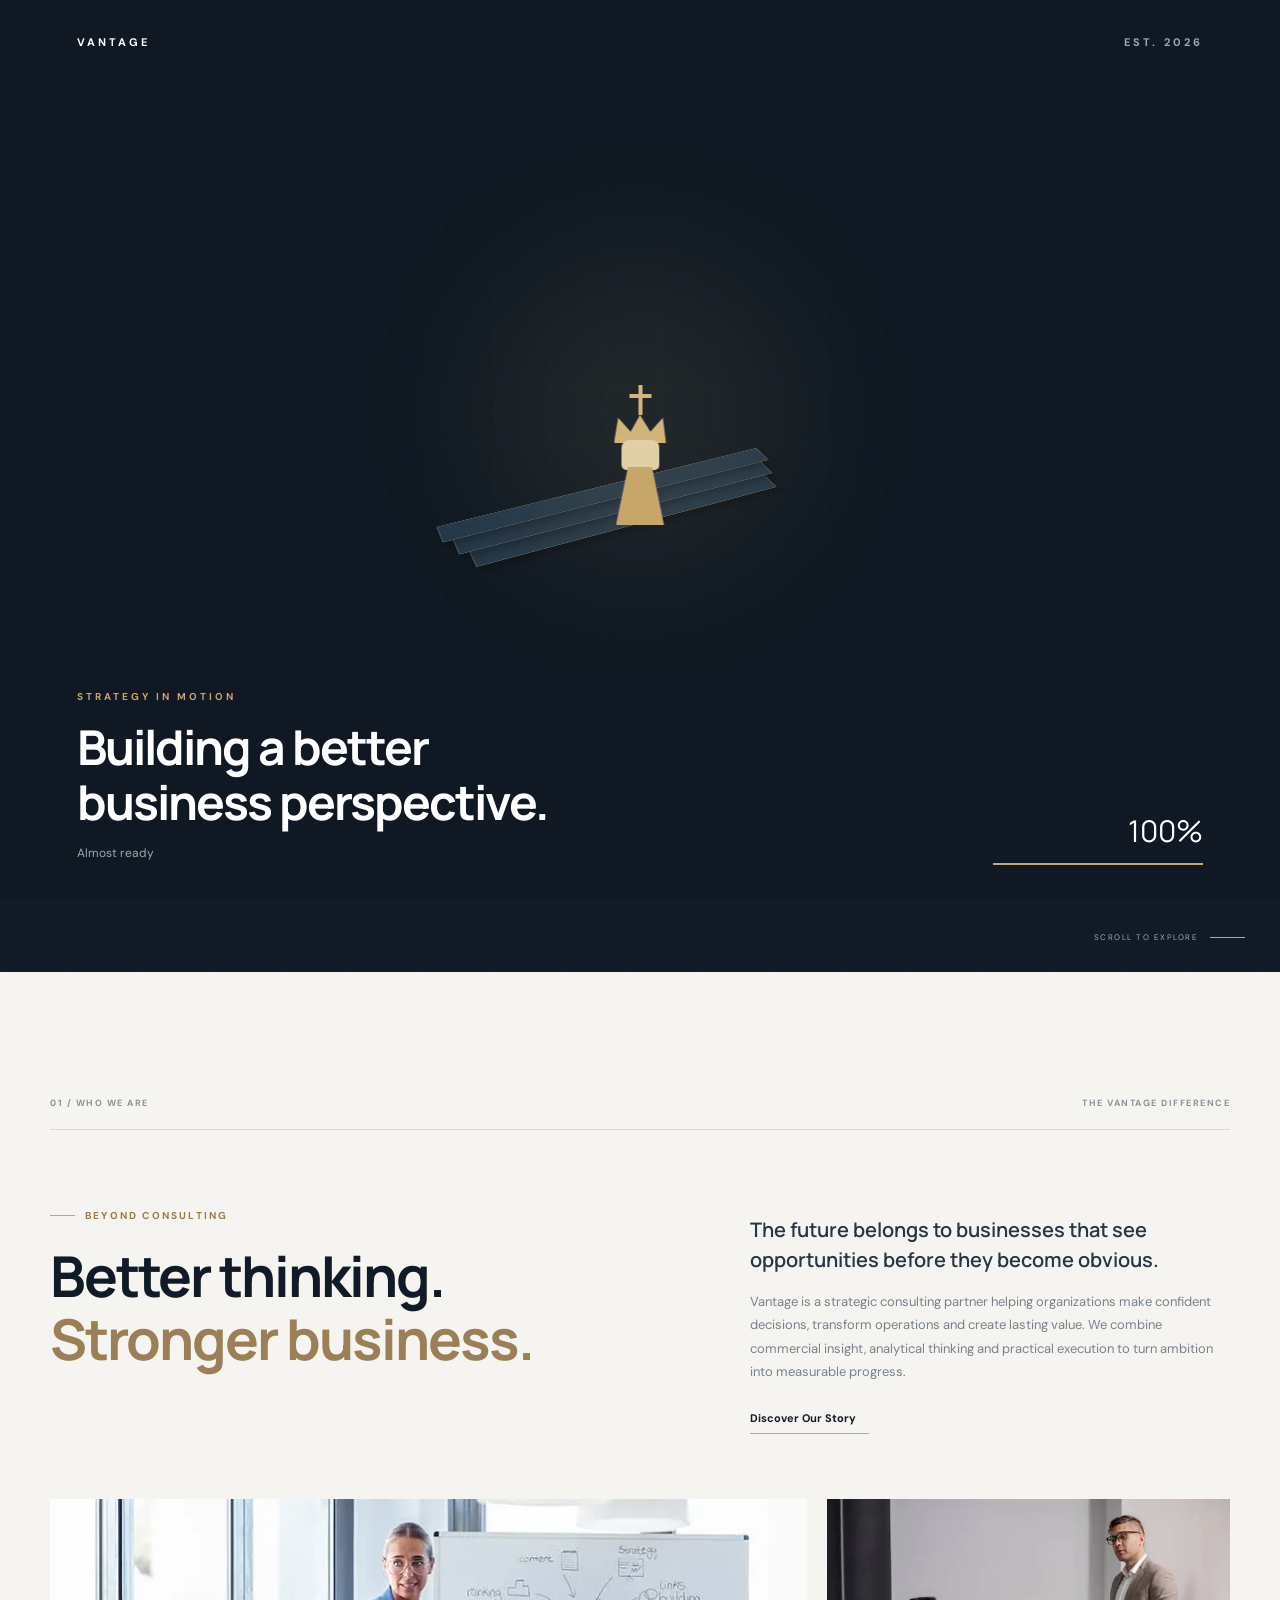
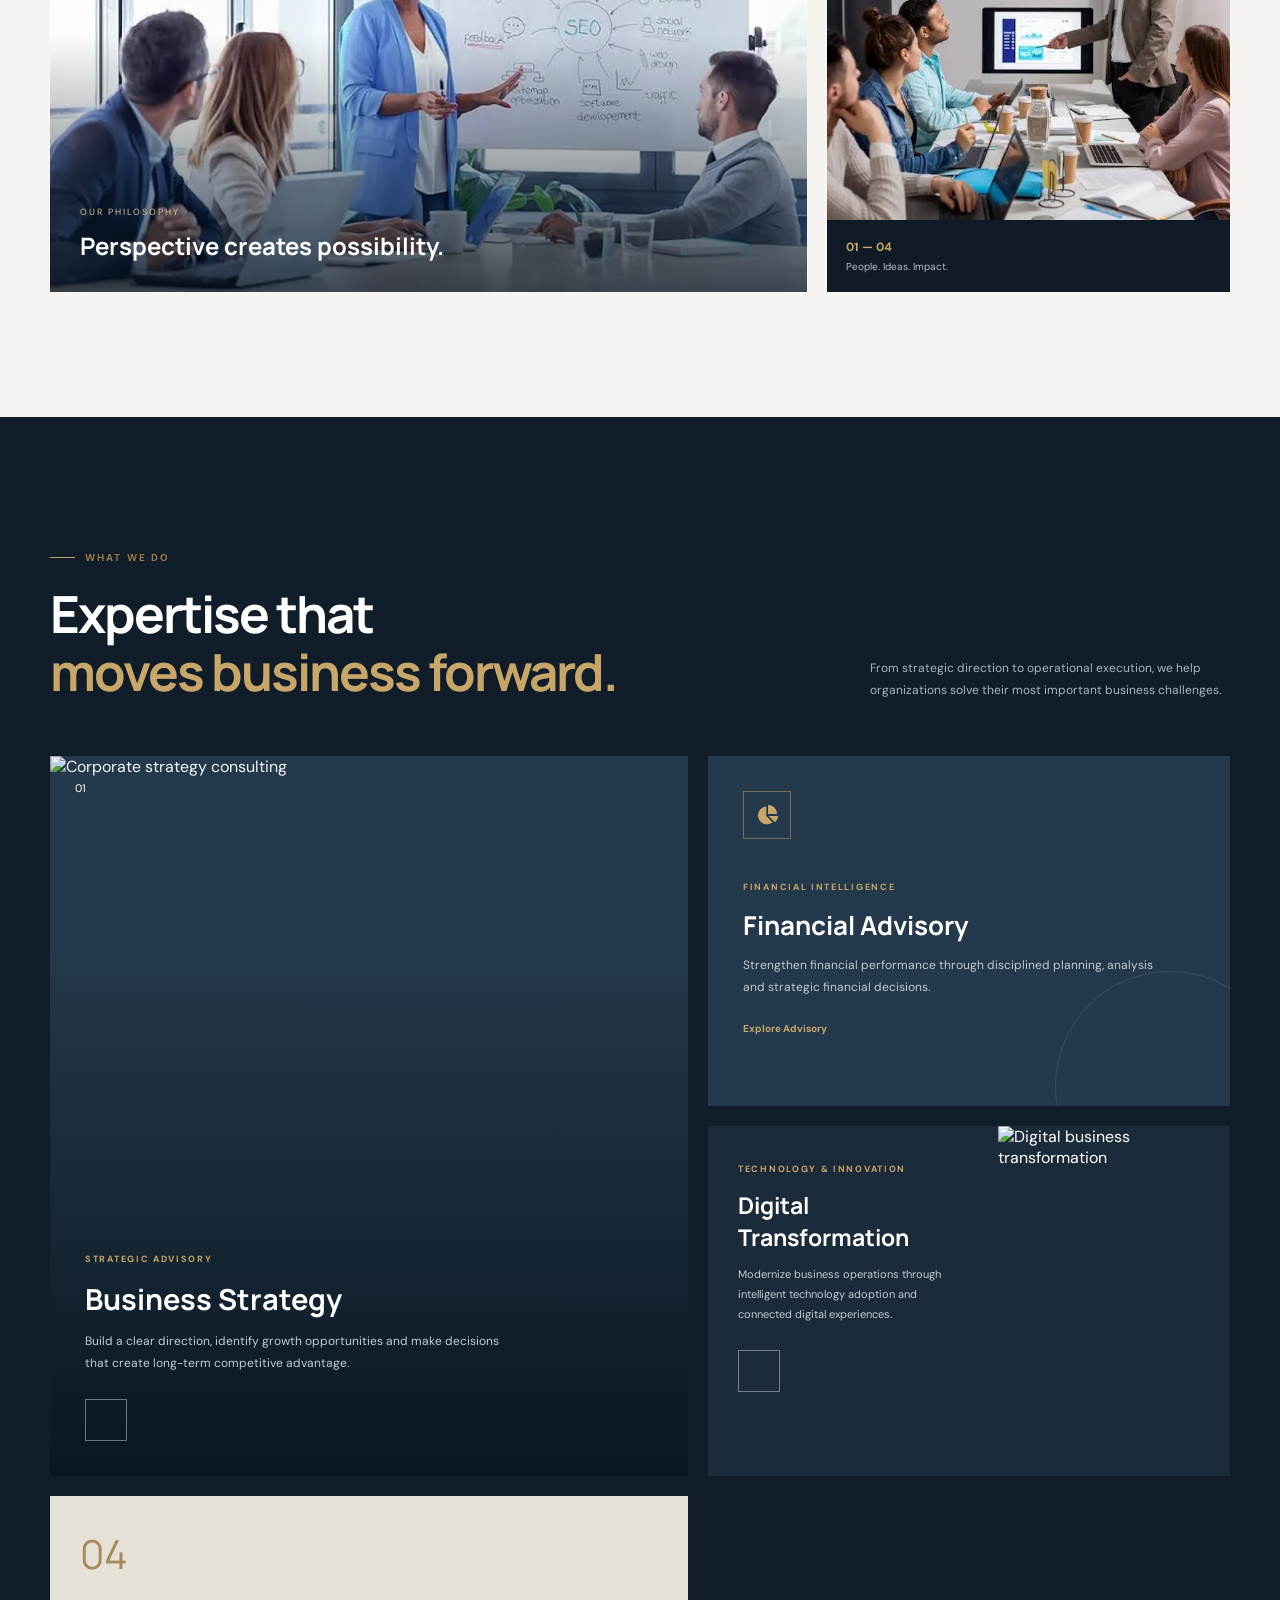
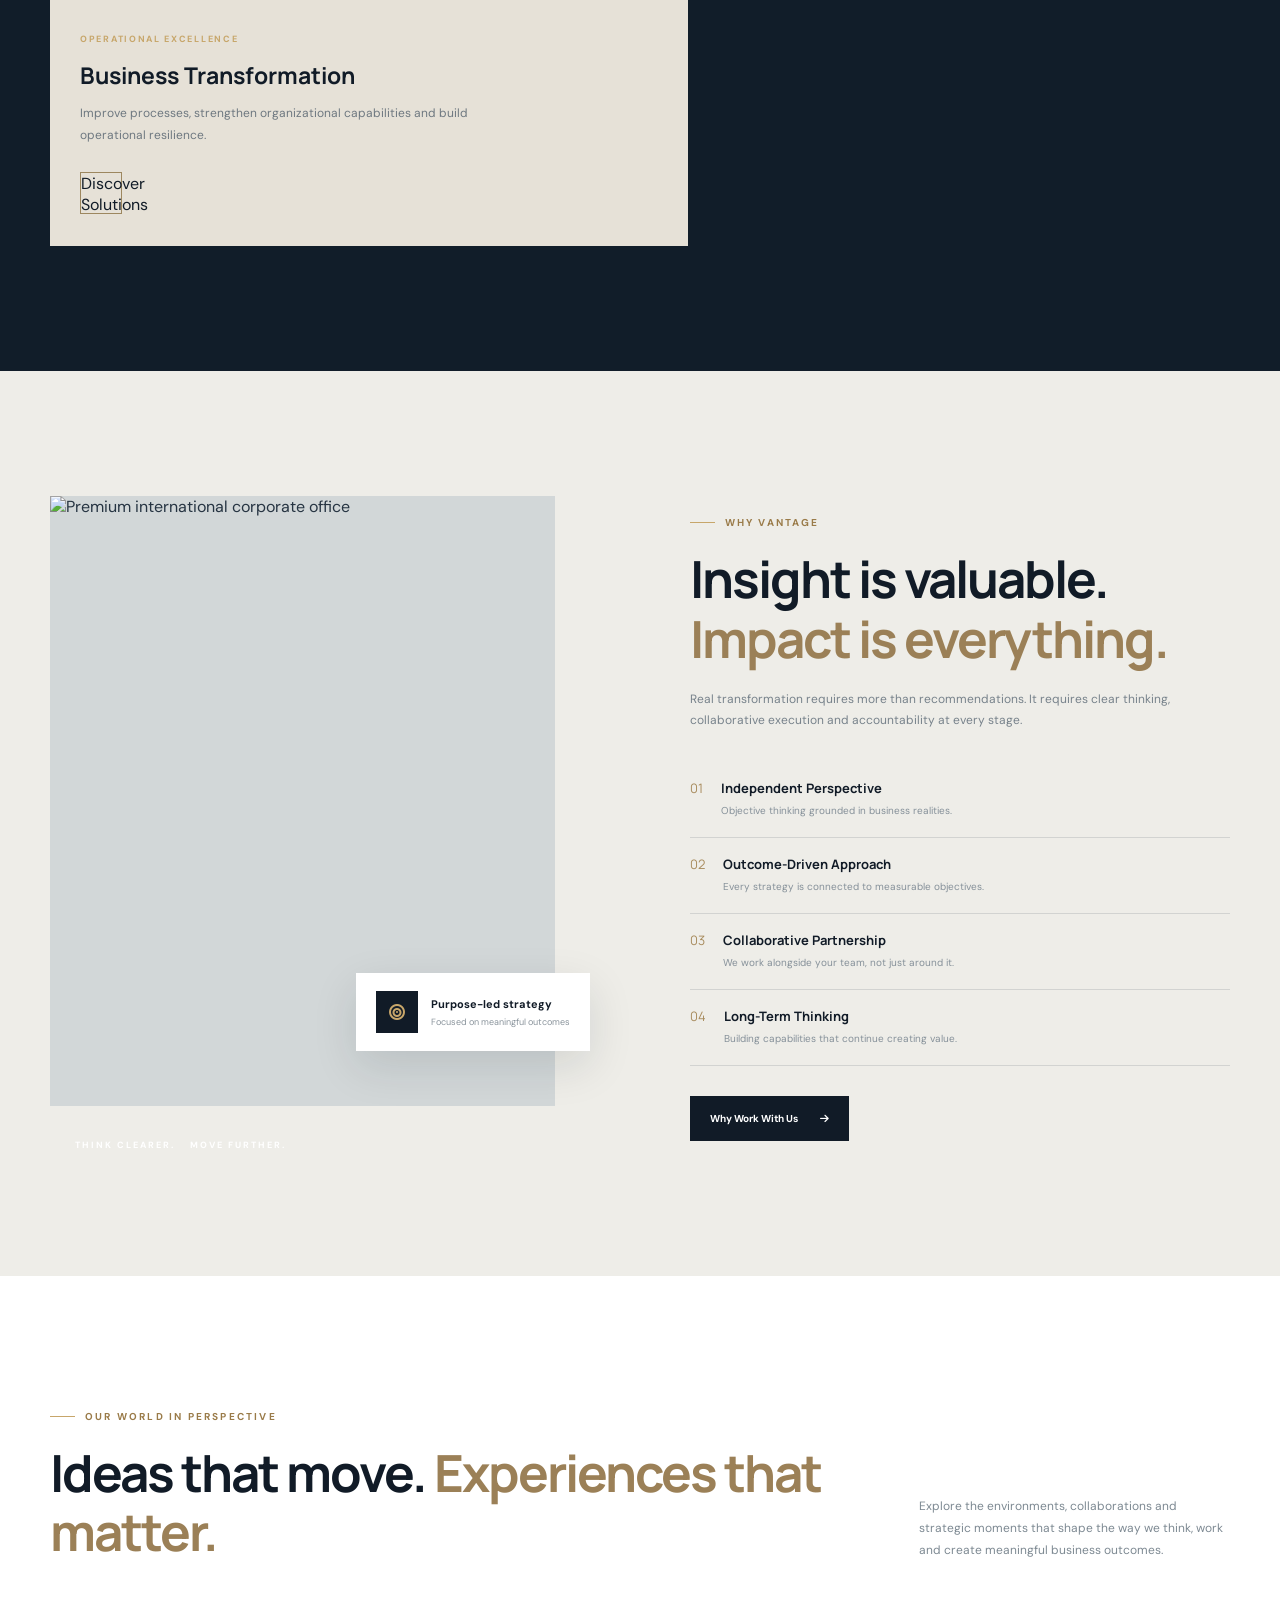
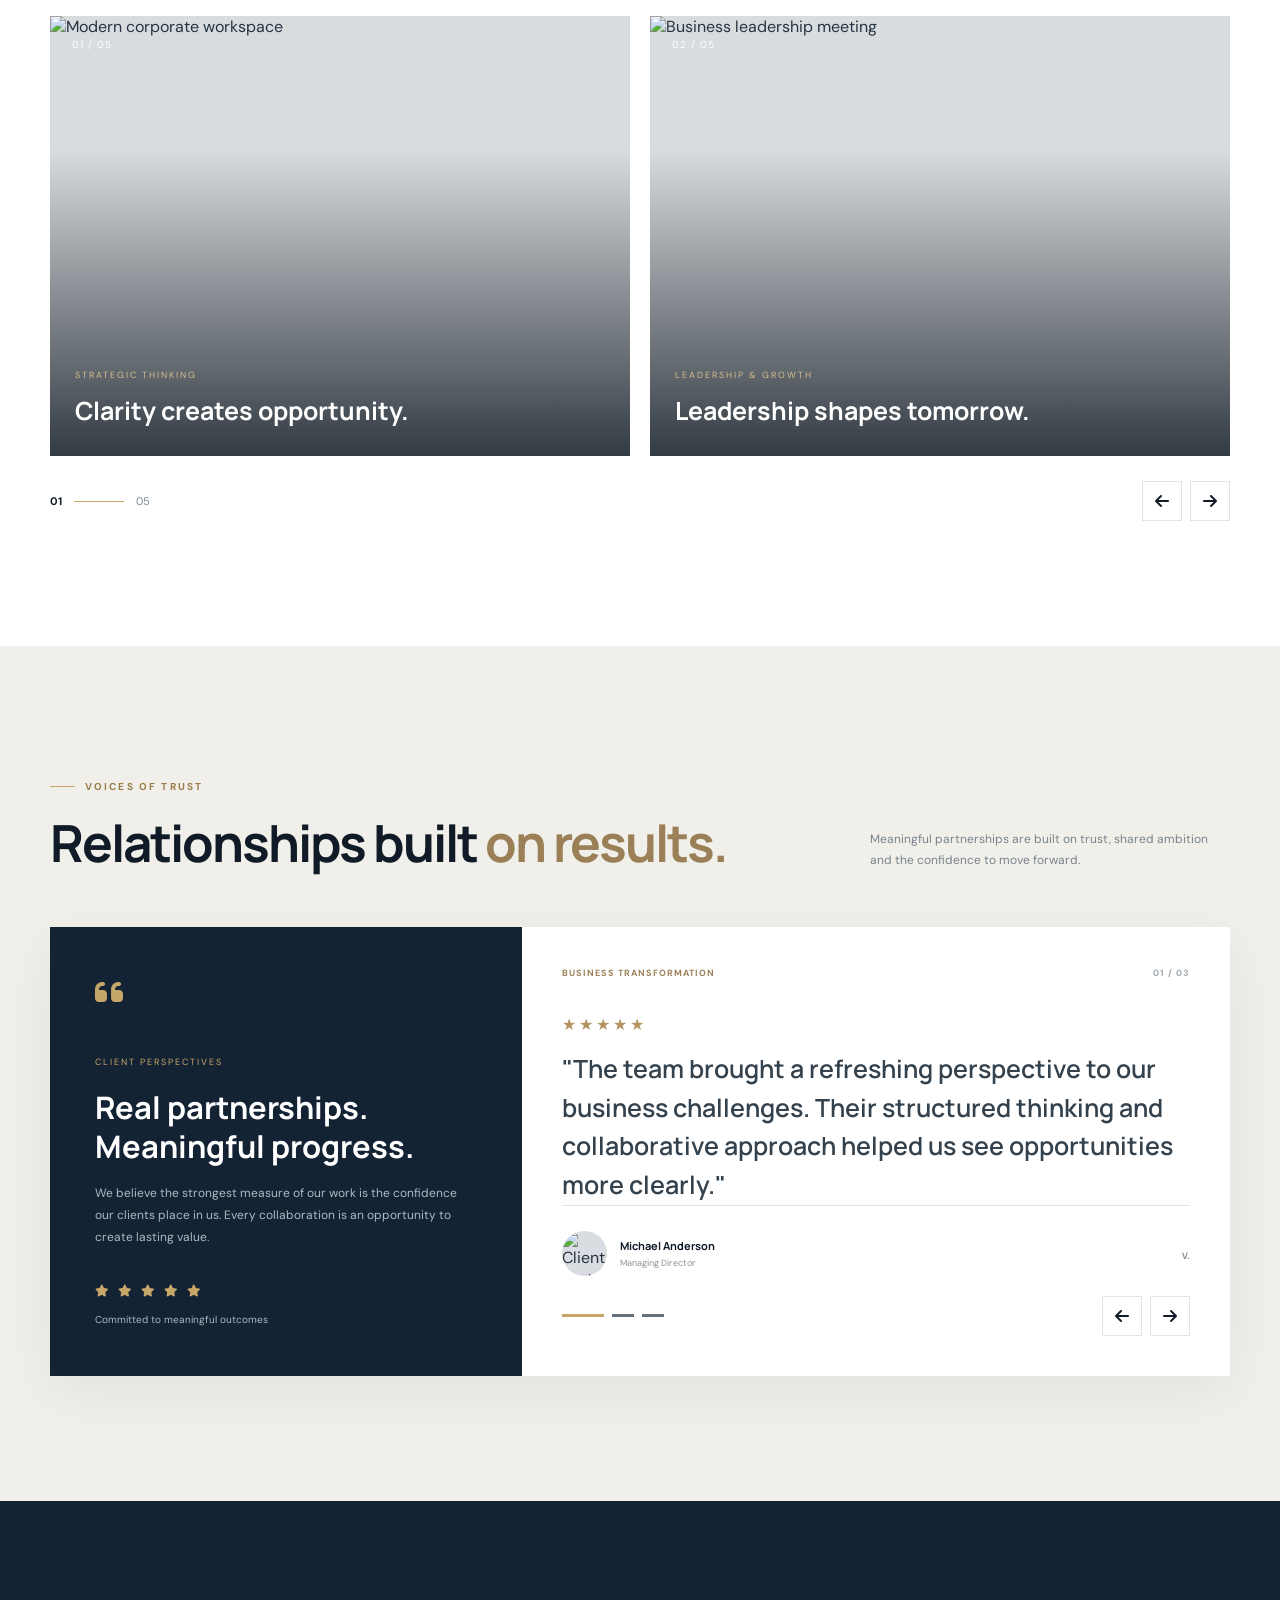
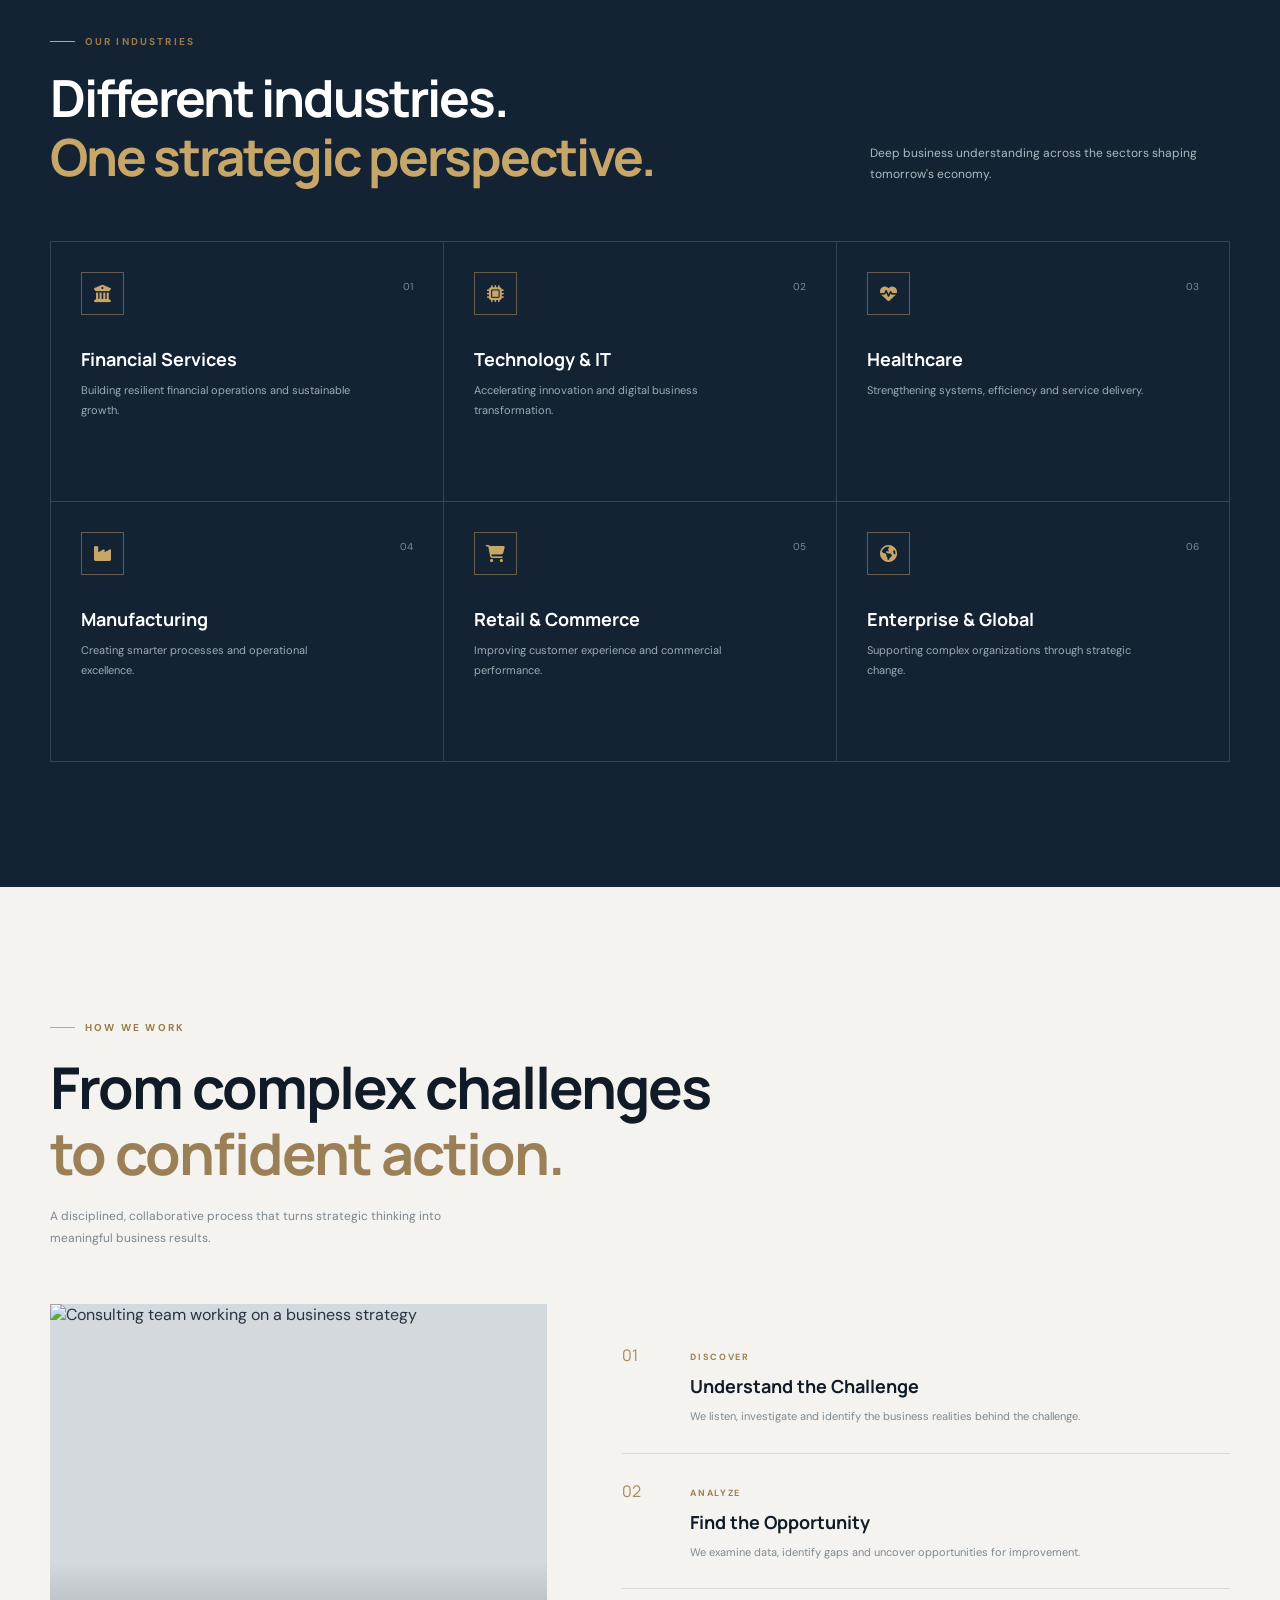
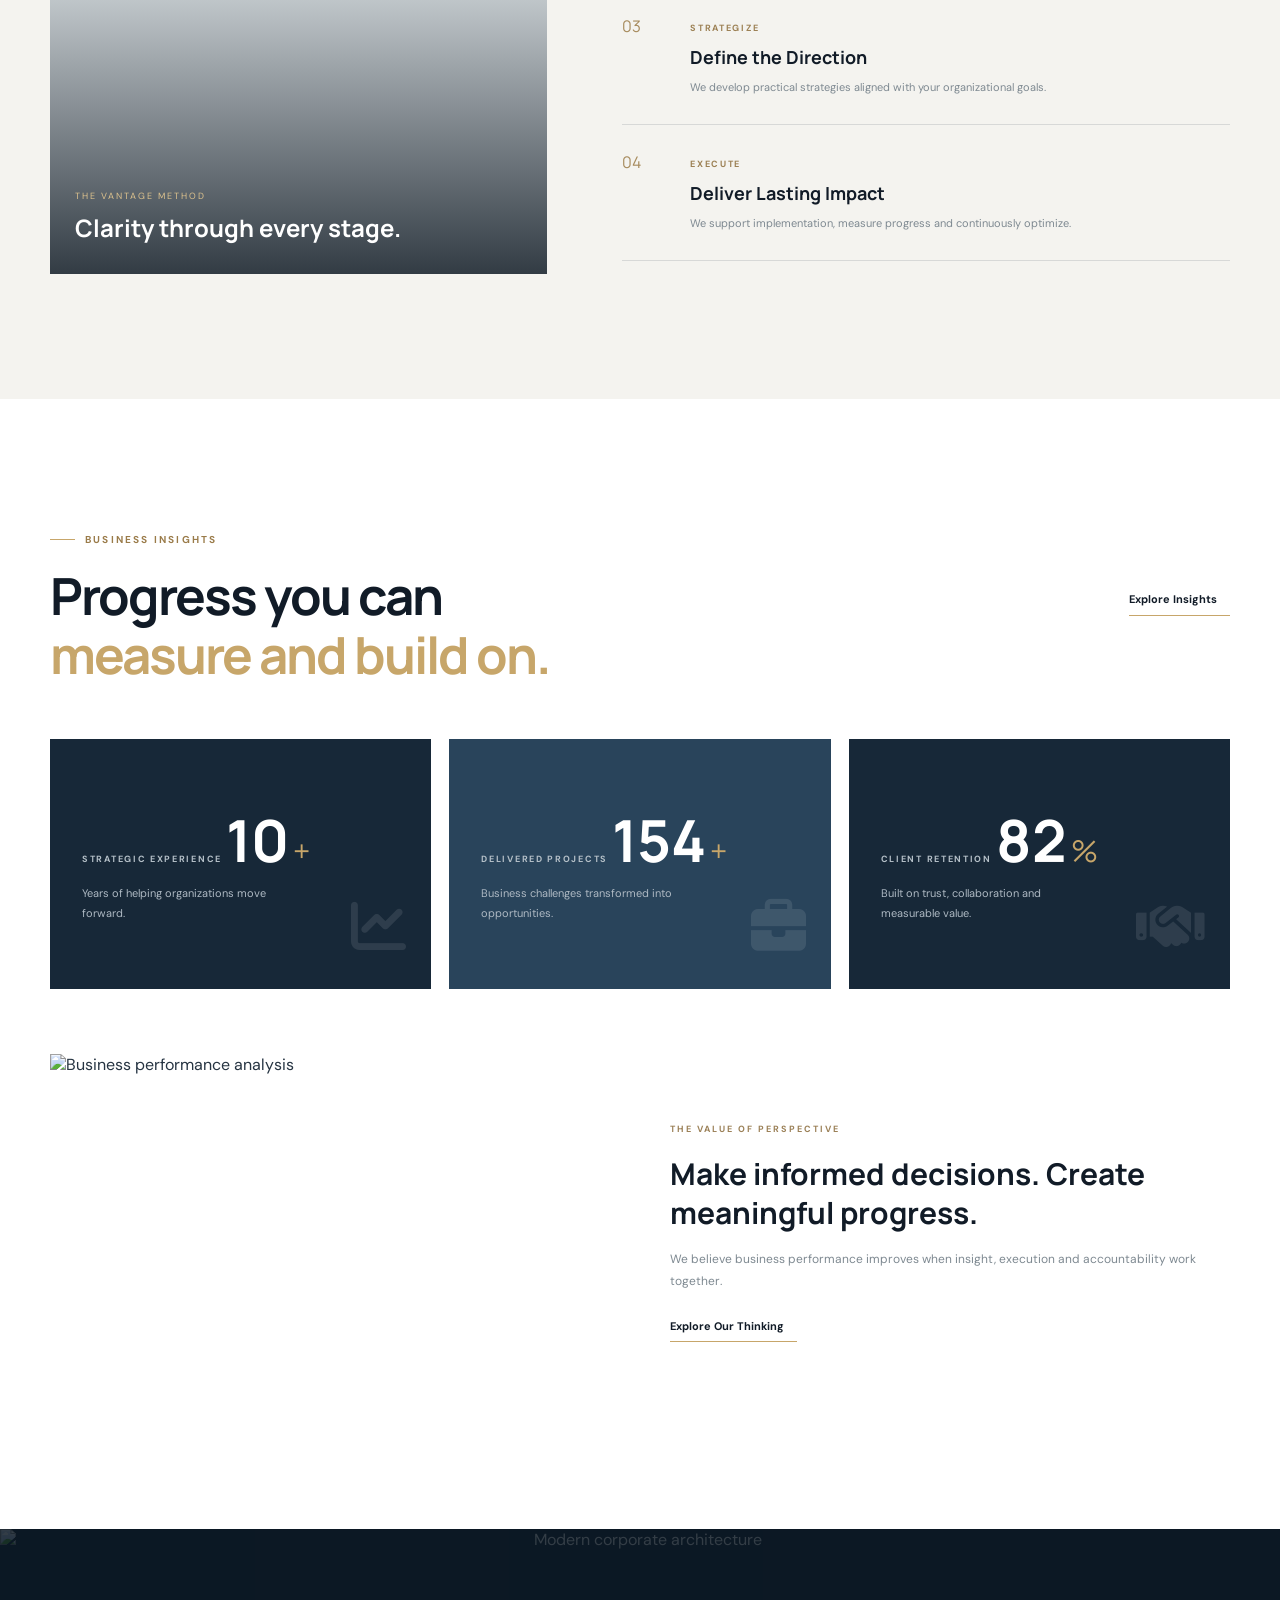
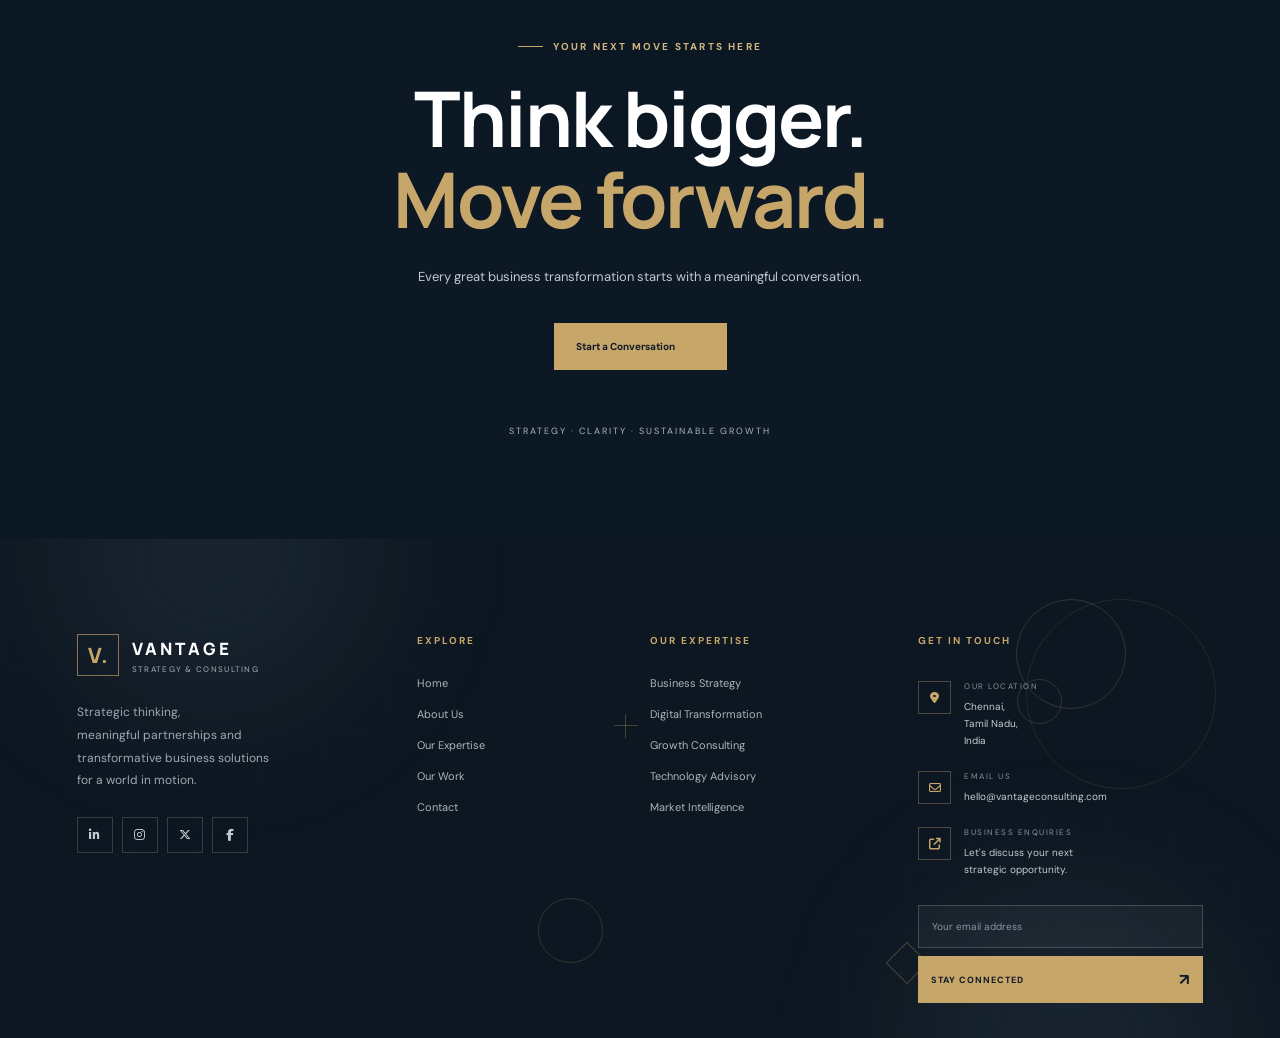
==== commit c1f3fb63: "add" ====
--- a/index.html
+++ b/index.html
@@ -31,7 +31,7 @@
 
     <link rel="stylesheet" href="css/style.css">
 
-    <link rel="stylesheet" href="css/animations.css">
+    <link rel="stylesheet" href="css/animation.css">
 
     <link rel="stylesheet" href="css/responsive.css">
 
@@ -169,27 +169,9 @@
 
 
         <!-- LOGO -->
-
-        <a href="index.html" class="brand">
-
-            <span class="brand-symbol">
-
-                <span></span>
-                <span></span>
-                <span></span>
-
-            </span>
-
-
-            <span class="brand-information">
-
-                <strong>VANTAGE</strong>
-
-                <small>STRATEGY & CONSULTING</small>
-
-            </span>
-
-        </a>
+<a href="index.html" class="brand">
+    <img src="assets/logo.webp" alt="VANTAGE Logo" class="brand-logo">
+</a>
 
 
 
@@ -762,15 +744,12 @@
 
             <div class="hero-image-stage" id="heroImageStage">
 
-
                 <div class="hero-image-frame active" data-slide="0">
-
                     <img
-                        src="assets/images/hero.jpg"
-                        alt="Modern international corporate consulting office"
+                        src="assets/h1.webp"
+                        alt="Strategic Thinking"
                         fetchpriority="high"
                     >
-
                 </div>
 
 
@@ -778,7 +757,7 @@
                 <div class="hero-image-frame" data-slide="1">
 
                     <img
-                        src="assets/images/hero-02.jpg"
+                        src="assets/h2.webp"
                         alt="Business leaders discussing corporate strategy"
                         loading="lazy"
                     >
@@ -790,7 +769,7 @@
                 <div class="hero-image-frame" data-slide="2">
 
                     <img
-                        src="assets/images/hero-03.jpg"
+                        src="assets/h3.webp"
                         alt="Modern business architecture and executive environment"
                         loading="lazy"
                     >
@@ -1111,7 +1090,7 @@
                 </p>
 
 
-                <a href="about.html" class="text-link">
+                <a href="404.html" class="text-link">
 
                     Discover Our Story
 
@@ -1133,7 +1112,7 @@
             <div class="overview-main-image image-reveal">
 
                 <img
-                    src="assets/images/about.jpg"
+                    src="assets/h4.webp"
                     alt="Vantage corporate consulting environment"
                     loading="lazy"
                 >
@@ -1153,7 +1132,7 @@
             <div class="overview-side-image image-reveal">
 
                 <img
-                    src="assets/images/team.jpg"
+                    src="assets/h5.webp"
                     alt="Business consulting professionals collaborating"
                     loading="lazy"
                 >
--- a/css/style.css
+++ b/css/style.css
@@ -1101,54 +1101,70 @@
 }
 
 .hero-center {
+    position: relative;
+    width: 100%;
     min-width: 0;
 }
-
 .hero-image-stage {
     position: relative;
+    width: 100%;
     height: 490px;
     border: 1px solid rgba(255,255,255,.2);
     background: #263849;
     box-shadow: 0 30px 80px rgba(0,0,0,.35);
+    overflow: visible;
 }
 
 .hero-image-frame {
     position: absolute;
     inset: 0;
+    width: 100%;
+    height: 100%;
     overflow: hidden;
     opacity: 0;
     visibility: hidden;
-    transition: opacity .8s, visibility .8s;
+    transition: opacity .8s ease, visibility .8s ease;
 }
 
 .hero-image-frame.active {
     opacity: 1;
     visibility: visible;
+    z-index: 1;
 }
 
 .hero-image-frame img {
     position: absolute;
     inset: 0;
+    width: 100%;
+    height: 100%;
+    object-fit: cover;
+    object-position: center;
+    display: block;
 }
 
 .hero-image-overlay {
     position: absolute;
     inset: 0;
+    z-index: 2;
     pointer-events: none;
-    background: linear-gradient(0deg, rgba(8,17,25,.86), transparent 65%);
+    background: linear-gradient(
+        0deg,
+        rgba(8,17,25,.86),
+        transparent 65%
+    );
 }
 
 .hero-image-index {
     position: absolute;
     top: 22px;
     left: 22px;
+    z-index: 3;
     display: flex;
     align-items: center;
     gap: 10px;
     color: #fff;
     font-size: 11px;
 }
-
 .index-divider {
     width: 35px;
     height: 1px;
@@ -1159,6 +1175,7 @@
     position: absolute;
     left: 28px;
     bottom: 30px;
+    z-index: 3;
 }
 
 .hero-image-caption span {
@@ -1176,6 +1193,7 @@
     position: absolute;
     right: -35px;
     bottom: 85px;
+    z-index: 4;
     display: flex;
     align-items: center;
     gap: 13px;
@@ -2897,4 +2915,150 @@
 ::selection {
     color: #101923;
     background: #d4b77e;
+}
+
+
+
+
+
+
+
+
+.brand {
+    display: flex;
+    align-items: center;
+    height: 100%;
+    flex-shrink: 0;
+}
+
+.brand-logo {
+    width: 150px;
+    height: 100px;
+    object-fit: contain;
+    display: block;
+}
+
+
+
+
+
+
+
+
+
+
+
+
+
+
+
+
+
+/* =========================================
+   VANTAGE – CONSISTENT HEADER
+========================================= */
+
+.site-header {
+    background: #111b27 !important;
+    color: #111b27 !important;
+}
+
+.header-container {
+    background: transparent !important;
+}
+
+.desktop-navigation .nav-link {
+    color: #f0c209 !important;
+}
+
+.desktop-navigation .nav-link:hover,
+.desktop-navigation .nav-link.active {
+    color: #c7a66a !important;
+}
+
+.header-actions .login-trigger {
+    color: #111b27 !important;
+}
+
+.header-actions .header-cta {
+    background: #111b27 !important;
+    color: #ffffff !important;
+}
+
+/* LOGO */
+
+.brand-logo {
+    width: 150px;
+    height: 90px;
+    object-fit: contain;
+}
+
+
+
+
+
+
+/* EXPERTISE CARD */
+
+.expertise-card {
+    position: relative;
+    min-height: 350px;
+    overflow: hidden;
+    isolation: isolate;
+}
+
+.expertise-card-large {
+    grid-row: span 2;
+    min-height: 720px;
+    background: #263c4e;
+}
+
+/* IMAGE WRAPPER */
+
+.expertise-image {
+    position: absolute;
+    inset: 0;
+    width: 100%;
+    height: 100%;
+    z-index: 0;
+    overflow: hidden;
+}
+
+/* IMAGE */
+
+.expertise-image img {
+    position: absolute;
+    inset: 0;
+    display: block;
+    width: 100%;
+    height: 100%;
+    object-fit: cover;
+    object-position: center;
+    opacity: 1;
+    visibility: visible;
+}
+
+/* IMAGE OVERLAY */
+
+.expertise-image::after {
+    content: "";
+    position: absolute;
+    inset: 0;
+    z-index: 1;
+    pointer-events: none;
+
+    background: linear-gradient(
+        0deg,
+        rgba(8,18,27,.9),
+        rgba(8,18,27,.05) 75%
+    );
+}
+
+/* NUMBER */
+
+.expertise-number {
+    position: absolute;
+    top: 25px;
+    left: 25px;
+    z-index: 2;
 }
--- a/css/animation.css
+++ b/css/animation.css
@@ -0,0 +1,1644 @@
+/* =========================================================
+   VANTAGE — ANIMATION STYLES
+========================================================= */
+
+/* PRELOADER ENTRANCE */
+
+.preloader-top {
+    animation: fadeDown .8s ease both;
+}
+
+.preloader-copy {
+    animation: fadeUp 1s .2s ease both;
+}
+
+.preloader-progress-area {
+    animation: fadeUp 1s .4s ease both;
+}
+
+.chess-king-container {
+    animation: kingFloat 3s ease-in-out infinite;
+}
+
+.king-shadow {
+    animation: shadowPulse 3s ease-in-out infinite;
+}
+
+.preloader-light {
+    animation: lightPulse 4s ease-in-out infinite;
+}
+
+.stair {
+    animation: stairGlow 3s ease-in-out infinite alternate;
+}
+
+.stair-2 { animation-delay: .15s; }
+.stair-3 { animation-delay: .3s; }
+.stair-4 { animation-delay: .45s; }
+.stair-5 { animation-delay: .6s; }
+.stair-6 { animation-delay: .75s; }
+.stair-7 { animation-delay: .9s; }
+.stair-8 { animation-delay: 1.05s; }
+
+/* PRELOADER EXIT CLASS
+   JS adds .loaded to #preloader */
+
+.preloader.loaded {
+    animation: preloaderExit 1s cubic-bezier(.7,0,.2,1) forwards;
+    pointer-events: none;
+}
+
+.preloader.loaded .preloader-scene {
+    animation: sceneZoomOut .9s ease forwards;
+}
+
+/* HEADER */
+
+.site-header {
+    animation: headerReveal .9s .2s ease both;
+}
+
+.brand-symbol span {
+    animation: brandBars 1.2s ease both;
+}
+
+.brand-symbol span:nth-child(2) {
+    animation-delay: .12s;
+}
+
+.brand-symbol span:nth-child(3) {
+    animation-delay: .24s;
+}
+
+/* HERO */
+
+.hero-left {
+    animation: heroTextReveal 1s .2s ease both;
+}
+
+.hero-center {
+    animation: heroImageReveal 1.1s .35s cubic-bezier(.2,.7,.2,1) both;
+}
+
+.hero-right {
+    animation: heroTextReveal 1s .5s ease both;
+}
+
+.hero-bottom-bar {
+    animation: fadeUp 1s .7s ease both;
+}
+
+.hero-image-frame.active img {
+    animation: heroImageScale 7s ease forwards;
+}
+
+.hero-floating-card {
+    animation: floatingCard 4s ease-in-out infinite;
+}
+
+.hero-dot,
+.testimonial-dot {
+    transition: width .35s ease, background .35s ease;
+}
+
+.hero-arrows button,
+.showcase-arrows button,
+.testimonial-arrows button {
+    transition: .35s ease;
+}
+
+/* IMAGE HOVER */
+
+.overview-main-image img,
+.overview-side-image img,
+.expertise-image img,
+.expertise-horizontal-image img,
+.why-image-main img,
+.showcase-image img,
+.approach-image img,
+.insights-bottom-image img,
+.cta-background img {
+    transition: transform 1s cubic-bezier(.2,.7,.2,1);
+}
+
+.overview-main-image:hover img,
+.overview-side-image:hover img,
+.expertise-card:hover img,
+.why-image-area:hover img,
+.showcase-slide:hover img,
+.approach-image:hover img,
+.insights-bottom-image:hover img {
+    transform: scale(1.055);
+}
+
+/* EXPERTISE CARDS */
+
+.expertise-card,
+.industry-item,
+.insight-stat-card {
+    transition:
+        transform .45s cubic-bezier(.2,.7,.2,1),
+        background .35s ease,
+        box-shadow .35s ease;
+}
+
+.expertise-card-dark:hover,
+.expertise-card-minimal:hover {
+    transform: translateY(-6px);
+}
+
+.expertise-decoration {
+    transition: transform .7s ease;
+}
+
+.expertise-card-dark:hover .expertise-decoration {
+    transform: scale(1.2) rotate(25deg);
+}
+
+/* INDUSTRY ICONS */
+
+.industry-icon {
+    transition: transform .4s ease, background .4s ease;
+}
+
+.industry-item:hover .industry-icon {
+    transform: rotateY(180deg);
+    background: rgba(199,166,106,.12);
+}
+
+/* WHY POINTS */
+
+.why-point {
+    transition: padding-left .35s ease;
+}
+
+.why-point:hover {
+    padding-left: 10px;
+}
+
+/* APPROACH STEPS */
+
+.approach-step {
+    transition: padding-left .35s ease;
+}
+
+.approach-step:hover {
+    padding-left: 12px;
+}
+
+.approach-step-number {
+    transition: transform .35s ease;
+}
+
+.approach-step:hover .approach-step-number {
+    transform: translateY(-4px);
+}
+
+/* CTA */
+
+.cta-background img {
+    animation: ctaSlowZoom 18s ease-in-out infinite alternate;
+}
+
+.cta-button i,
+.cta-button {
+    transition: .35s ease;
+}
+
+.cta-button:hover i {
+    transform: translate(4px, -4px);
+}
+
+/* FOOTER 3D OBJECTS */
+
+.footer-orb-one {
+    animation: orbFloat 8s ease-in-out infinite;
+}
+
+.footer-orb-two {
+    animation: orbFloat 6s 1s ease-in-out infinite reverse;
+}
+
+.footer-orb-three {
+    animation: orbFloat 7s 1.5s ease-in-out infinite;
+}
+
+.footer-ring {
+    animation: ringRotate 25s linear infinite;
+}
+
+.footer-cube {
+    animation: cubeFloat 7s ease-in-out infinite;
+}
+
+.footer-cross {
+    animation: crossRotate 15s linear infinite;
+}
+
+/* FOOTER LINKS */
+
+.footer-column > a,
+.footer-socials a,
+.footer-contact-info a {
+    transition: .3s ease;
+}
+
+/* SCROLL REVEAL
+   JS adds .is-visible when element enters viewport.
+   Content remains visible if JS does not run. */
+
+.reveal-up,
+.reveal-left,
+.reveal-right,
+.image-reveal {
+    opacity: 1;
+    transform: none;
+}
+
+.reveal-up.is-visible {
+    animation: revealUp .8s ease both;
+}
+
+.reveal-left.is-visible {
+    animation: revealLeft .85s ease both;
+}
+
+.reveal-right.is-visible {
+    animation: revealRight .85s ease both;
+}
+
+.image-reveal.is-visible {
+    animation: imageReveal .9s ease both;
+}
+
+/* STAGGERED REVEALS */
+
+.expertise-card:nth-child(2).is-visible,
+.industry-item:nth-child(2).is-visible,
+.approach-step:nth-child(2).is-visible {
+    animation-delay: .1s;
+}
+
+.expertise-card:nth-child(3).is-visible,
+.industry-item:nth-child(3).is-visible,
+.approach-step:nth-child(3).is-visible {
+    animation-delay: .2s;
+}
+
+.industry-item:nth-child(4).is-visible,
+.approach-step:nth-child(4).is-visible {
+    animation-delay: .3s;
+}
+
+.industry-item:nth-child(5).is-visible {
+    animation-delay: .15s;
+}
+
+.industry-item:nth-child(6).is-visible {
+    animation-delay: .25s;
+}
+
+/* CUSTOM CURSOR SMOOTHNESS */
+
+.custom-cursor,
+.cursor-outline {
+    transition:
+        width .25s ease,
+        height .25s ease,
+        background .25s ease,
+        border-color .25s ease;
+}
+
+/* =========================================================
+   KEYFRAMES
+========================================================= */
+
+@keyframes fadeDown {
+    from {
+        opacity: 0;
+        transform: translateY(-20px);
+    }
+
+    to {
+        opacity: 1;
+        transform: translateY(0);
+    }
+}
+
+@keyframes fadeUp {
+    from {
+        opacity: 0;
+        transform: translateY(25px);
+    }
+
+    to {
+        opacity: 1;
+        transform: translateY(0);
+    }
+}
+
+@keyframes kingFloat {
+    0%, 100% {
+        transform: translate(-50%, 0) rotateY(-8deg);
+    }
+
+    50% {
+        transform: translate(-50%, -15px) rotateY(8deg);
+    }
+}
+
+@keyframes shadowPulse {
+    0%, 100% {
+        opacity: .45;
+        transform: translateX(-50%) scale(1);
+    }
+
+    50% {
+        opacity: .25;
+        transform: translateX(-50%) scale(.8);
+    }
+}
+
+@keyframes lightPulse {
+    0%, 100% {
+        opacity: .5;
+        transform: translateX(-50%) scale(.9);
+    }
+
+    50% {
+        opacity: 1;
+        transform: translateX(-50%) scale(1.15);
+    }
+}
+
+@keyframes stairGlow {
+    from {
+        border-color: rgba(199,166,106,.15);
+    }
+
+    to {
+        border-color: rgba(199,166,106,.55);
+    }
+}
+
+@keyframes preloaderExit {
+    to {
+        opacity: 0;
+        visibility: hidden;
+        transform: translateY(-3%);
+    }
+}
+
+@keyframes sceneZoomOut {
+    to {
+        opacity: 0;
+        transform: translate(-50%, -50%) scale(1.4);
+    }
+}
+
+@keyframes headerReveal {
+    from {
+        opacity: 0;
+        transform: translateY(-18px);
+    }
+
+    to {
+        opacity: 1;
+        transform: translateY(0);
+    }
+}
+
+@keyframes brandBars {
+    from {
+        opacity: 0;
+        transform: scaleY(.2) skew(-22deg);
+        transform-origin: bottom;
+    }
+
+    to {
+        opacity: 1;
+        transform: scaleY(1) skew(-22deg);
+    }
+}
+
+@keyframes heroTextReveal {
+    from {
+        opacity: 0;
+        transform: translateY(35px);
+    }
+
+    to {
+        opacity: 1;
+        transform: translateY(0);
+    }
+}
+
+@keyframes heroImageReveal {
+    from {
+        opacity: 0;
+        transform: translateY(35px) rotateY(-8deg) scale(.96);
+    }
+
+    to {
+        opacity: 1;
+        transform: translateY(0) rotateY(0) scale(1);
+    }
+}
+
+@keyframes heroImageScale {
+    from {
+        transform: scale(1);
+    }
+
+    to {
+        transform: scale(1.09);
+    }
+}
+
+@keyframes floatingCard {
+    0%, 100% {
+        transform: translateY(0);
+    }
+
+    50% {
+        transform: translateY(-12px);
+    }
+}
+
+@keyframes orbFloat {
+    0%, 100% {
+        transform: translate3d(0, 0, 0);
+    }
+
+    50% {
+        transform: translate3d(-12px, -22px, 0);
+    }
+}
+
+@keyframes ringRotate {
+    from {
+        transform: rotate(0deg);
+    }
+
+    to {
+        transform: rotate(360deg);
+    }
+}
+
+@keyframes cubeFloat {
+    0%, 100% {
+        transform: translateY(0) rotate(45deg);
+    }
+
+    50% {
+        transform: translateY(-20px) rotate(135deg);
+    }
+}
+
+@keyframes crossRotate {
+    from {
+        transform: rotate(0);
+    }
+
+    to {
+        transform: rotate(180deg);
+    }
+}
+
+@keyframes revealUp {
+    from {
+        opacity: 0;
+        transform: translateY(35px);
+    }
+
+    to {
+        opacity: 1;
+        transform: translateY(0);
+    }
+}
+
+@keyframes revealLeft {
+    from {
+        opacity: 0;
+        transform: translateX(-40px);
+    }
+
+    to {
+        opacity: 1;
+        transform: translateX(0);
+    }
+}
+
+@keyframes revealRight {
+    from {
+        opacity: 0;
+        transform: translateX(40px);
+    }
+
+    to {
+        opacity: 1;
+        transform: translateX(0);
+    }
+}
+
+@keyframes imageReveal {
+    from {
+        opacity: .5;
+        clip-path: inset(0 0 100% 0);
+    }
+
+    to {
+        opacity: 1;
+        clip-path: inset(0 0 0 0);
+    }
+}
+
+/* ACCESSIBILITY */
+
+@media (prefers-reduced-motion: reduce) {
+    *,
+    *::before,
+    *::after {
+        scroll-behavior: auto !important;
+        animation-duration: .01ms !important;
+        animation-iteration-count: 1 !important;
+        transition-duration: .01ms !important;
+    }
+}
+
+
+
+
+
+
+
+
+/* =====================================================
+   VANTAGE — SERVICES PAGE ANIMATIONS
+===================================================== */
+
+/* =====================================================
+   01. GLOBAL REVEAL ANIMATION
+===================================================== */
+
+.services-js .service-reveal {
+    opacity: 0;
+    transform: translateY(38px);
+    transition:
+        opacity .8s ease,
+        transform .8s cubic-bezier(.2,.7,.2,1);
+    transition-delay: var(--reveal-delay, 0ms);
+}
+
+.services-js .service-reveal.is-visible {
+    opacity: 1;
+    transform: translateY(0);
+}
+
+
+/* =====================================================
+   02. HERO INTRO
+===================================================== */
+
+.services-hero.hero-loaded .section-eyebrow {
+    animation: heroFadeUp .8s .1s both;
+}
+
+.services-hero.hero-loaded h1 {
+    animation: heroFadeUp .9s .25s both;
+}
+
+.services-hero.hero-loaded .services-hero-description {
+    animation: heroFadeUp .9s .4s both;
+}
+
+.services-hero.hero-loaded .services-hero-actions {
+    animation: heroFadeUp .9s .55s both;
+}
+
+.services-hero.hero-loaded .services-hero-meta {
+    animation: heroFadeUp .9s .7s both;
+}
+
+.services-hero.hero-loaded .services-visual-label {
+    animation: heroFadeUp .8s .4s both;
+}
+
+.services-hero.hero-loaded .services-floating-card {
+    animation: floatingCardEnter 1s .65s both;
+}
+
+@keyframes heroFadeUp {
+
+    from {
+        opacity: 0;
+        transform: translateY(30px);
+    }
+
+    to {
+        opacity: 1;
+        transform: translateY(0);
+    }
+
+}
+
+@keyframes floatingCardEnter {
+
+    from {
+        opacity: 0;
+        transform: translate(-20px, 25px);
+    }
+
+    to {
+        opacity: 1;
+        transform: translate(0, 0);
+    }
+
+}
+
+
+/* =====================================================
+   03. IMAGE REVEAL
+===================================================== */
+
+.services-js .service-image-reveal {
+    clip-path: inset(12% 8% 12% 8%);
+    transform: scale(1.06);
+    opacity: .5;
+    transition:
+        clip-path 1.1s cubic-bezier(.2,.7,.2,1),
+        transform 1.1s cubic-bezier(.2,.7,.2,1),
+        opacity 1s ease;
+}
+
+.services-js .service-image-reveal.image-visible {
+    clip-path: inset(0 0 0 0);
+    transform: scale(1);
+    opacity: 1;
+}
+
+
+/* =====================================================
+   04. OVERVIEW CARDS
+===================================================== */
+
+.overview-service-card {
+    position: relative;
+    overflow: hidden;
+}
+
+.overview-service-card::after {
+    content: "";
+    position: absolute;
+    left: 0;
+    bottom: 0;
+    width: 0;
+    height: 3px;
+    background: var(--gold);
+    transition: width .45s ease;
+}
+
+.overview-service-card:hover::after {
+    width: 100%;
+}
+
+.overview-card-icon {
+    transition:
+        transform .4s ease,
+        background .4s ease;
+}
+
+.overview-service-card:hover .overview-card-icon {
+    transform: translateY(-5px) rotate(-5deg);
+    background: rgba(199,166,106,.25);
+}
+
+
+/* =====================================================
+   05. STRATEGY IMAGE MOTION
+===================================================== */
+
+.strategy-service-visual {
+    overflow: visible;
+}
+
+.strategy-image-main {
+    transition: transform .8s ease;
+}
+
+.strategy-service-visual:hover .strategy-image-main {
+    transform: translateY(-5px);
+}
+
+.strategy-image-small {
+    transition: transform .7s cubic-bezier(.2,.7,.2,1);
+}
+
+.strategy-service-visual:hover .strategy-image-small {
+    transform: translate(-7px, -7px);
+}
+
+
+/* =====================================================
+   06. DIGITAL SERVICE ITEMS
+===================================================== */
+
+.digital-feature-item {
+    transition:
+        padding-left .4s ease,
+        border-color .4s ease;
+}
+
+.digital-feature-item:hover {
+    padding-left: 12px;
+    border-color: var(--gold);
+}
+
+.digital-item-top span {
+    transition: color .3s ease;
+}
+
+.digital-feature-item:hover .digital-item-top span {
+    color: var(--blue);
+}
+
+
+/* =====================================================
+   07. GROWTH CARDS
+===================================================== */
+
+.growth-card {
+    transition:
+        transform .5s cubic-bezier(.2,.7,.2,1),
+        box-shadow .5s ease;
+}
+
+.growth-card.card-hovered {
+    transform: translateY(-8px);
+    box-shadow: 0 20px 45px rgba(17,27,39,.12);
+}
+
+.growth-card-icon {
+    transition:
+        transform .45s ease,
+        background .45s ease;
+}
+
+.growth-card:hover .growth-card-icon {
+    transform: rotate(-8deg) scale(1.08);
+    background: rgba(199,166,106,.18);
+}
+
+.growth-card-overlay {
+    transition: opacity .5s ease;
+}
+
+.growth-card-large:hover .growth-card-overlay {
+    opacity: .85;
+}
+
+
+/* =====================================================
+   08. PROCESS TIMELINE
+===================================================== */
+
+.process-step {
+    transition: transform .4s ease;
+}
+
+.process-step:hover {
+    transform: translateX(7px);
+}
+
+.process-step-number {
+    transition:
+        background .4s ease,
+        color .4s ease,
+        border-color .4s ease,
+        transform .4s ease;
+}
+
+.process-step.active .process-step-number {
+    transform: scale(1.08);
+    box-shadow: 0 0 0 6px rgba(199,166,106,.12);
+}
+
+.process-step-content h3 {
+    transition: color .3s ease;
+}
+
+.process-step.active .process-step-content h3 {
+    color: var(--navy);
+}
+
+
+/* =====================================================
+   09. FINAL CTA ANIMATION
+===================================================== */
+
+.services-cta-container .section-eyebrow {
+    animation: ctaFadeIn .8s ease both;
+}
+
+.services-cta-container h2 {
+    animation: ctaFadeIn .9s .15s ease both;
+}
+
+.services-cta-container > p {
+    animation: ctaFadeIn .9s .3s ease both;
+}
+
+.services-cta-actions {
+    animation: ctaFadeIn .9s .45s ease both;
+}
+
+@keyframes ctaFadeIn {
+
+    from {
+        opacity: 0;
+        transform: translateY(25px);
+    }
+
+    to {
+        opacity: 1;
+        transform: translateY(0);
+    }
+
+}
+
+
+/* =====================================================
+   10. BUTTON INTERACTIONS
+===================================================== */
+
+.primary-button,
+.services-cta-button {
+    position: relative;
+    overflow: hidden;
+}
+
+.primary-button::before,
+.services-cta-button::before {
+    content: "";
+    position: absolute;
+    top: 0;
+    left: -110%;
+    width: 70%;
+    height: 100%;
+    background: rgba(255,255,255,.18);
+    transform: skewX(-20deg);
+    transition: left .65s ease;
+}
+
+.primary-button:hover::before,
+.services-cta-button:hover::before {
+    left: 140%;
+}
+
+
+/* =====================================================
+   11. SCROLL PROGRESS
+===================================================== */
+
+#scrollProgress {
+    transform-origin: left center;
+    transition: width .1s linear;
+}
+
+
+/* =====================================================
+   12. ANCHOR SCROLL OFFSET
+===================================================== */
+
+#servicesHero,
+#serviceOverview,
+#strategyService,
+#digitalService,
+#growthService,
+#serviceProcess,
+#servicesCTA {
+    scroll-margin-top: 90px;
+}
+
+
+/* =====================================================
+   13. REDUCED MOTION
+===================================================== */
+
+@media (prefers-reduced-motion: reduce) {
+
+    .services-js .service-reveal,
+    .services-js .service-image-reveal {
+        opacity: 1;
+        transform: none;
+        clip-path: none;
+        transition: none;
+    }
+
+    .services-hero.hero-loaded *,
+    .services-cta-container *,
+    .overview-service-card,
+    .growth-card,
+    .process-step,
+    .strategy-image-main,
+    .strategy-image-small {
+        animation: none !important;
+        transition: none !important;
+    }
+
+}
+
+
+
+
+
+/* =====================================================
+   VANTAGE — INDUSTRIES PAGE ANIMATIONS
+===================================================== */
+
+
+/* Scroll reveal initial state */
+
+.industries-js .industry-reveal {
+    opacity: 0;
+    transform: translateY(38px);
+    transition:
+        opacity .8s ease,
+        transform .8s cubic-bezier(.2, .7, .2, 1);
+    transition-delay: var(--reveal-delay, 0ms);
+}
+
+.industries-js .industry-reveal.is-visible {
+    opacity: 1;
+    transform: translateY(0);
+}
+
+
+/* Directional reveal */
+
+.industries-js .industry-reveal-left {
+    opacity: 0;
+    transform: translateX(-45px);
+    transition: opacity .9s ease, transform .9s ease;
+}
+
+.industries-js .industry-reveal-right {
+    opacity: 0;
+    transform: translateX(45px);
+    transition: opacity .9s ease, transform .9s ease;
+}
+
+.industries-js .industry-reveal-left.is-visible,
+.industries-js .industry-reveal-right.is-visible {
+    opacity: 1;
+    transform: translateX(0);
+}
+
+
+/* Hero entrance */
+
+.industries-hero .section-eyebrow,
+.industries-hero h1,
+.industries-hero-description,
+.industries-hero-actions,
+.industries-hero-meta {
+    opacity: 0;
+    transform: translateY(25px);
+}
+
+.industries-hero.hero-loaded .section-eyebrow {
+    animation: industryHeroUp .7s .1s ease forwards;
+}
+
+.industries-hero.hero-loaded h1 {
+    animation: industryHeroUp .9s .22s ease forwards;
+}
+
+.industries-hero.hero-loaded .industries-hero-description {
+    animation: industryHeroUp .8s .38s ease forwards;
+}
+
+.industries-hero.hero-loaded .industries-hero-actions {
+    animation: industryHeroUp .8s .52s ease forwards;
+}
+
+.industries-hero.hero-loaded .industries-hero-meta {
+    animation: industryHeroUp .8s .65s ease forwards;
+}
+
+.industries-hero.hero-loaded .industries-hero-visual {
+    animation: industryVisualEnter 1.1s .2s cubic-bezier(.2, .7, .2, 1) both;
+}
+
+.industries-hero.hero-loaded .industries-floating-card {
+    animation: industryFloatEnter .9s .9s ease both;
+}
+
+.industries-hero.hero-loaded .industries-hero-bottom {
+    animation: industryHeroUp .7s 1s ease both;
+}
+
+
+@keyframes industryHeroUp {
+    from {
+        opacity: 0;
+        transform: translateY(25px);
+    }
+
+    to {
+        opacity: 1;
+        transform: translateY(0);
+    }
+}
+
+
+@keyframes industryVisualEnter {
+    from {
+        opacity: 0;
+        transform: translateX(45px) scale(.96);
+        clip-path: inset(0 0 0 15%);
+    }
+
+    to {
+        opacity: 1;
+        transform: translateX(0) scale(1);
+        clip-path: inset(0 0 0 0);
+    }
+}
+
+
+@keyframes industryFloatEnter {
+    from {
+        opacity: 0;
+        transform: translateY(25px) scale(.94);
+    }
+
+    to {
+        opacity: 1;
+        transform: translateY(0) scale(1);
+    }
+}
+
+
+/* Hero decorative circles */
+
+.industries-hero-background {
+    animation: industryCircleRotate 35s linear infinite;
+}
+
+@keyframes industryCircleRotate {
+    from {
+        transform: rotate(0deg);
+    }
+
+    to {
+        transform: rotate(360deg);
+    }
+}
+
+
+/* Floating card */
+
+.industries-hero.hero-loaded .industries-floating-card {
+    animation:
+        industryFloatEnter .9s .9s ease both,
+        industryFloating 5s 1.9s ease-in-out infinite;
+}
+
+@keyframes industryFloating {
+    0%, 100% {
+        translate: 0 0;
+    }
+
+    50% {
+        translate: 0 -9px;
+    }
+}
+
+
+/* Hero image reveal */
+
+.industries-hero-image img,
+.industry-card-image img,
+.industry-expertise-visual img,
+.industries-cta-image img {
+    will-change: transform;
+}
+
+
+/* Industry cards stagger */
+
+.industry-card {
+    transition:
+        transform .45s cubic-bezier(.2, .7, .2, 1),
+        box-shadow .45s ease;
+}
+
+.industry-card.is-visible {
+    animation: industryCardEnter .75s ease both;
+    animation-delay: var(--reveal-delay, 0ms);
+}
+
+@keyframes industryCardEnter {
+    from {
+        opacity: .3;
+        transform: translateY(30px);
+    }
+
+    to {
+        opacity: 1;
+        transform: translateY(0);
+    }
+}
+
+
+/* Card image overlay */
+
+.industry-card-image::before {
+    content: "";
+    position: absolute;
+    inset: 0;
+    z-index: 1;
+    background: linear-gradient(
+        135deg,
+        rgba(199, 166, 106, .18),
+        transparent 55%
+    );
+    opacity: 0;
+    transition: opacity .5s ease;
+    pointer-events: none;
+}
+
+.industry-card:hover .industry-card-image::before {
+    opacity: 1;
+}
+
+
+/* Card number hover */
+
+.industry-card-number {
+    transition: transform .4s ease, background .4s ease;
+}
+
+.industry-card:hover .industry-card-number {
+    transform: rotate(-8deg) scale(1.08);
+    background: var(--white);
+}
+
+
+/* Expertise list animation */
+
+.expertise-item {
+    transition:
+        padding .35s ease,
+        background .35s ease;
+}
+
+.expertise-item:hover {
+    background: rgba(139, 169, 195, .07);
+}
+
+
+/* Approach cards */
+
+.approach-card {
+    transition:
+        background .4s ease,
+        transform .4s ease;
+}
+
+.approach-card:hover {
+    transform: translateY(-5px);
+}
+
+.approach-icon {
+    transition:
+        transform .5s cubic-bezier(.2, .7, .2, 1),
+        background .35s ease,
+        color .35s ease;
+}
+
+.approach-card:hover .approach-icon {
+    transform: rotateY(180deg);
+}
+
+
+/* Impact items */
+
+.impact-item > i {
+    transition: transform .45s ease;
+}
+
+.impact-item:hover > i {
+    transform: translateY(-7px) scale(1.12);
+}
+
+
+/* CTA image slow zoom */
+
+.industries-final-cta:hover .industries-cta-image img {
+    transform: scale(1.035);
+}
+
+.industries-cta-image img {
+    transition: transform 1.5s cubic-bezier(.2, .7, .2, 1);
+}
+
+
+/* CTA content entrance */
+
+.industries-final-cta.is-visible .industries-cta-container {
+    animation: industryHeroUp .9s ease both;
+}
+
+
+/* Buttons */
+
+.industries-hero .primary-button,
+.expertise-button,
+.industries-cta-button {
+    position: relative;
+    overflow: hidden;
+}
+
+.industries-hero .primary-button::before,
+.expertise-button::before,
+.industries-cta-button::before {
+    content: "";
+    position: absolute;
+    top: -100%;
+    left: -50%;
+    width: 35%;
+    height: 300%;
+    background: rgba(255, 255, 255, .18);
+    transform: rotate(25deg);
+    transition: left .6s ease;
+}
+
+.industries-hero .primary-button:hover::before,
+.expertise-button:hover::before,
+.industries-cta-button:hover::before {
+    left: 130%;
+}
+
+
+/* Smooth anchor movement */
+
+html {
+    scroll-behavior: smooth;
+}
+
+#industryGrid,
+#industryIntro,
+#industryExpertise,
+#industryApproach,
+#industryImpact,
+#industriesCTA {
+    scroll-margin-top: 100px;
+}
+
+
+/* Reduced motion */
+
+@media (prefers-reduced-motion: reduce) {
+
+    .industries-js .industry-reveal,
+    .industries-js .industry-reveal-left,
+    .industries-js .industry-reveal-right {
+        opacity: 1;
+        transform: none;
+        transition: none;
+    }
+
+    .industries-hero *,
+    .industry-card,
+    .approach-card,
+    .impact-item,
+    .industries-cta-image img {
+        animation: none !important;
+        transition: none !important;
+    }
+
+}
+
+
+
+
+/* =====================================================
+   VANTAGE — CONTACT PAGE ANIMATIONS
+===================================================== */
+
+/* Scroll reveal base */
+
+.contact-page-js .contact-reveal {
+    opacity: 0;
+    transform: translateY(35px);
+    transition:
+        opacity .8s ease,
+        transform .8s cubic-bezier(.2,.7,.2,1);
+    transition-delay: var(--contact-delay, 0ms);
+}
+
+.contact-page-js .contact-reveal.is-visible {
+    opacity: 1;
+    transform: translateY(0);
+}
+
+
+/* Hero entrance */
+
+.contact-page-js .contact-hero-content .section-eyebrow {
+    opacity: 0;
+    transform: translateY(20px);
+}
+
+.contact-page-js .contact-hero.hero-loaded .contact-hero-content .section-eyebrow {
+    animation: contactHeroText .7s .1s ease forwards;
+}
+
+.contact-page-js .contact-hero-content h1 {
+    opacity: 0;
+    transform: translateY(30px);
+}
+
+.contact-page-js .contact-hero.hero-loaded .contact-hero-content h1 {
+    animation: contactHeroText .9s .2s ease forwards;
+}
+
+.contact-page-js .contact-hero-description {
+    opacity: 0;
+    transform: translateY(20px);
+}
+
+.contact-page-js .contact-hero.hero-loaded .contact-hero-description {
+    animation: contactHeroText .8s .4s ease forwards;
+}
+
+.contact-page-js .contact-hero-actions {
+    opacity: 0;
+    transform: translateY(20px);
+}
+
+.contact-page-js .contact-hero.hero-loaded .contact-hero-actions {
+    animation: contactHeroText .8s .55s ease forwards;
+}
+
+.contact-page-js .contact-hero-meta {
+    opacity: 0;
+    transform: translateY(20px);
+}
+
+.contact-page-js .contact-hero.hero-loaded .contact-hero-meta {
+    animation: contactHeroText .8s .7s ease forwards;
+}
+
+.contact-page-js .contact-hero-visual {
+    opacity: 0;
+    transform: translateX(35px);
+}
+
+.contact-page-js .contact-hero.hero-loaded .contact-hero-visual {
+    animation: contactHeroVisual 1s .3s cubic-bezier(.2,.7,.2,1) forwards;
+}
+
+
+@keyframes contactHeroText {
+    to {
+        opacity: 1;
+        transform: translateY(0);
+    }
+}
+
+@keyframes contactHeroVisual {
+    to {
+        opacity: 1;
+        transform: translateX(0);
+    }
+}
+
+
+/* Hero image movement */
+
+.contact-hero-visual img,
+.contact-form-visual > img,
+.contact-cta-image img {
+    transition: transform 1.2s cubic-bezier(.2,.7,.2,1);
+}
+
+.contact-hero-visual:hover img {
+    transform: scale(1.035);
+}
+
+
+/* Decorative frame */
+
+.contact-hero-visual::before {
+    transform: translate(12px, -12px);
+    opacity: .5;
+    transition: transform .7s ease, opacity .7s ease;
+}
+
+.contact-hero-visual:hover::before {
+    transform: translate(0, 0);
+    opacity: 1;
+}
+
+
+/* Information cards */
+
+.contact-info-card {
+    position: relative;
+    overflow: hidden;
+}
+
+.contact-info-card::after {
+    content: "";
+    position: absolute;
+    left: 0;
+    bottom: 0;
+    width: 0;
+    height: 3px;
+    background: var(--gold);
+    transition: width .45s ease;
+}
+
+.contact-info-card:hover::after {
+    width: 100%;
+}
+
+.contact-info-icon {
+    transition: transform .4s ease, background .4s ease;
+}
+
+.contact-info-card:hover .contact-info-icon {
+    transform: rotate(-8deg) scale(1.08);
+    background: var(--navy);
+}
+
+
+/* Form focus animation */
+
+.contact-field input,
+.contact-field textarea,
+.contact-field select {
+    transition:
+        border-color .3s ease,
+        background .3s ease,
+        box-shadow .3s ease,
+        transform .3s ease;
+}
+
+.contact-field input:focus,
+.contact-field textarea:focus,
+.contact-field select:focus {
+    transform: translateY(-2px);
+}
+
+.contact-submit-button {
+    position: relative;
+    overflow: hidden;
+}
+
+.contact-submit-button::before {
+    content: "";
+    position: absolute;
+    top: 0;
+    left: -120%;
+    width: 70%;
+    height: 100%;
+    background: linear-gradient(
+        100deg,
+        transparent,
+        rgba(255,255,255,.2),
+        transparent
+    );
+    transform: skewX(-20deg);
+    transition: left .7s ease;
+}
+
+.contact-submit-button:hover::before {
+    left: 150%;
+}
+
+
+/* Why Vantage cards */
+
+.contact-why-card {
+    overflow: hidden;
+}
+
+.contact-why-card > i {
+    transition: transform .4s ease, background .4s ease;
+}
+
+.contact-why-card:hover > i {
+    transform: translateY(-5px) rotate(5deg);
+    background: rgba(199,166,106,.1);
+}
+
+.contact-why-card > span {
+    transition: transform .4s ease;
+}
+
+.contact-why-card:hover > span {
+    transform: translateY(-4px);
+}
+
+
+/* FAQ animation */
+
+.contact-faq-question i {
+    transition:
+        transform .35s ease,
+        background .35s ease,
+        color .35s ease;
+}
+
+.contact-faq-item.active .contact-faq-question {
+    color: var(--gold);
+}
+
+.contact-faq-answer p {
+    transition: padding .35s ease;
+}
+
+
+/* CTA image */
+
+.contact-cta-image img {
+    transform: scale(1.04);
+}
+
+.contact-final-cta:hover .contact-cta-image img {
+    transform: scale(1);
+}
+
+
+/* CTA button */
+
+.contact-cta-button {
+    position: relative;
+    overflow: hidden;
+}
+
+.contact-cta-button i {
+    transition: transform .3s ease;
+}
+
+.contact-cta-button:hover i {
+    transform: translate(4px, -3px);
+}
+
+
+/* Form success */
+
+.contact-form-success.show {
+    animation: contactSuccessEnter .5s ease both;
+}
+
+@keyframes contactSuccessEnter {
+    from {
+        opacity: 0;
+        transform: translateY(12px);
+    }
+
+    to {
+        opacity: 1;
+        transform: translateY(0);
+    }
+}
+
+
+/* Mobile adjustments */
+
+@media (max-width: 768px) {
+
+    .contact-page-js .contact-hero-visual {
+        transform: translateY(25px);
+    }
+
+    .contact-page-js .contact-hero.hero-loaded .contact-hero-visual {
+        animation: contactHeroText .9s .35s ease forwards;
+    }
+
+}
+
+
+/* Accessibility */
+
+@media (prefers-reduced-motion: reduce) {
+
+    .contact-page-js .contact-reveal,
+    .contact-page-js .contact-hero-content *,
+    .contact-page-js .contact-hero-visual,
+    .contact-page-js .contact-info-card,
+    .contact-page-js .contact-why-card,
+    .contact-page-js .contact-submit-button,
+    .contact-page-js .contact-cta-button {
+        opacity: 1 !important;
+        transform: none !important;
+        animation: none !important;
+        transition: none !important;
+    }
+
+}
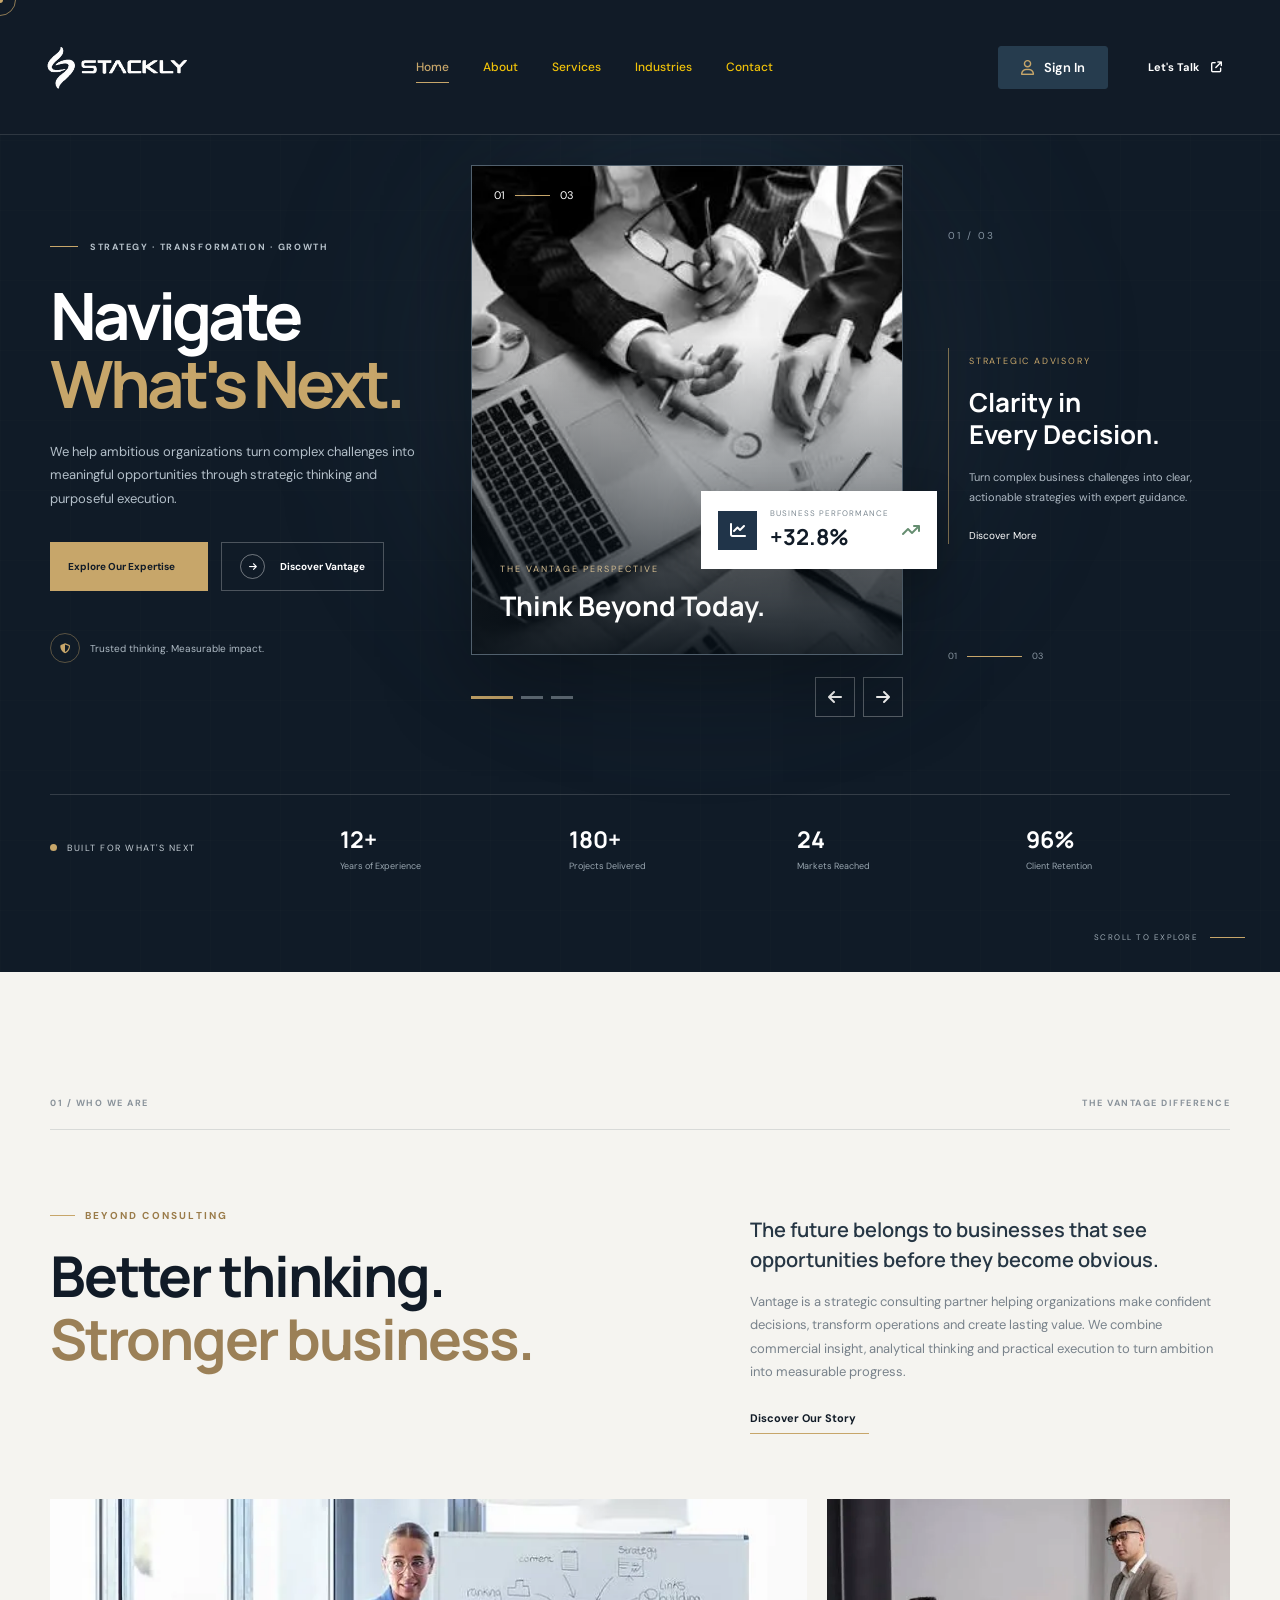
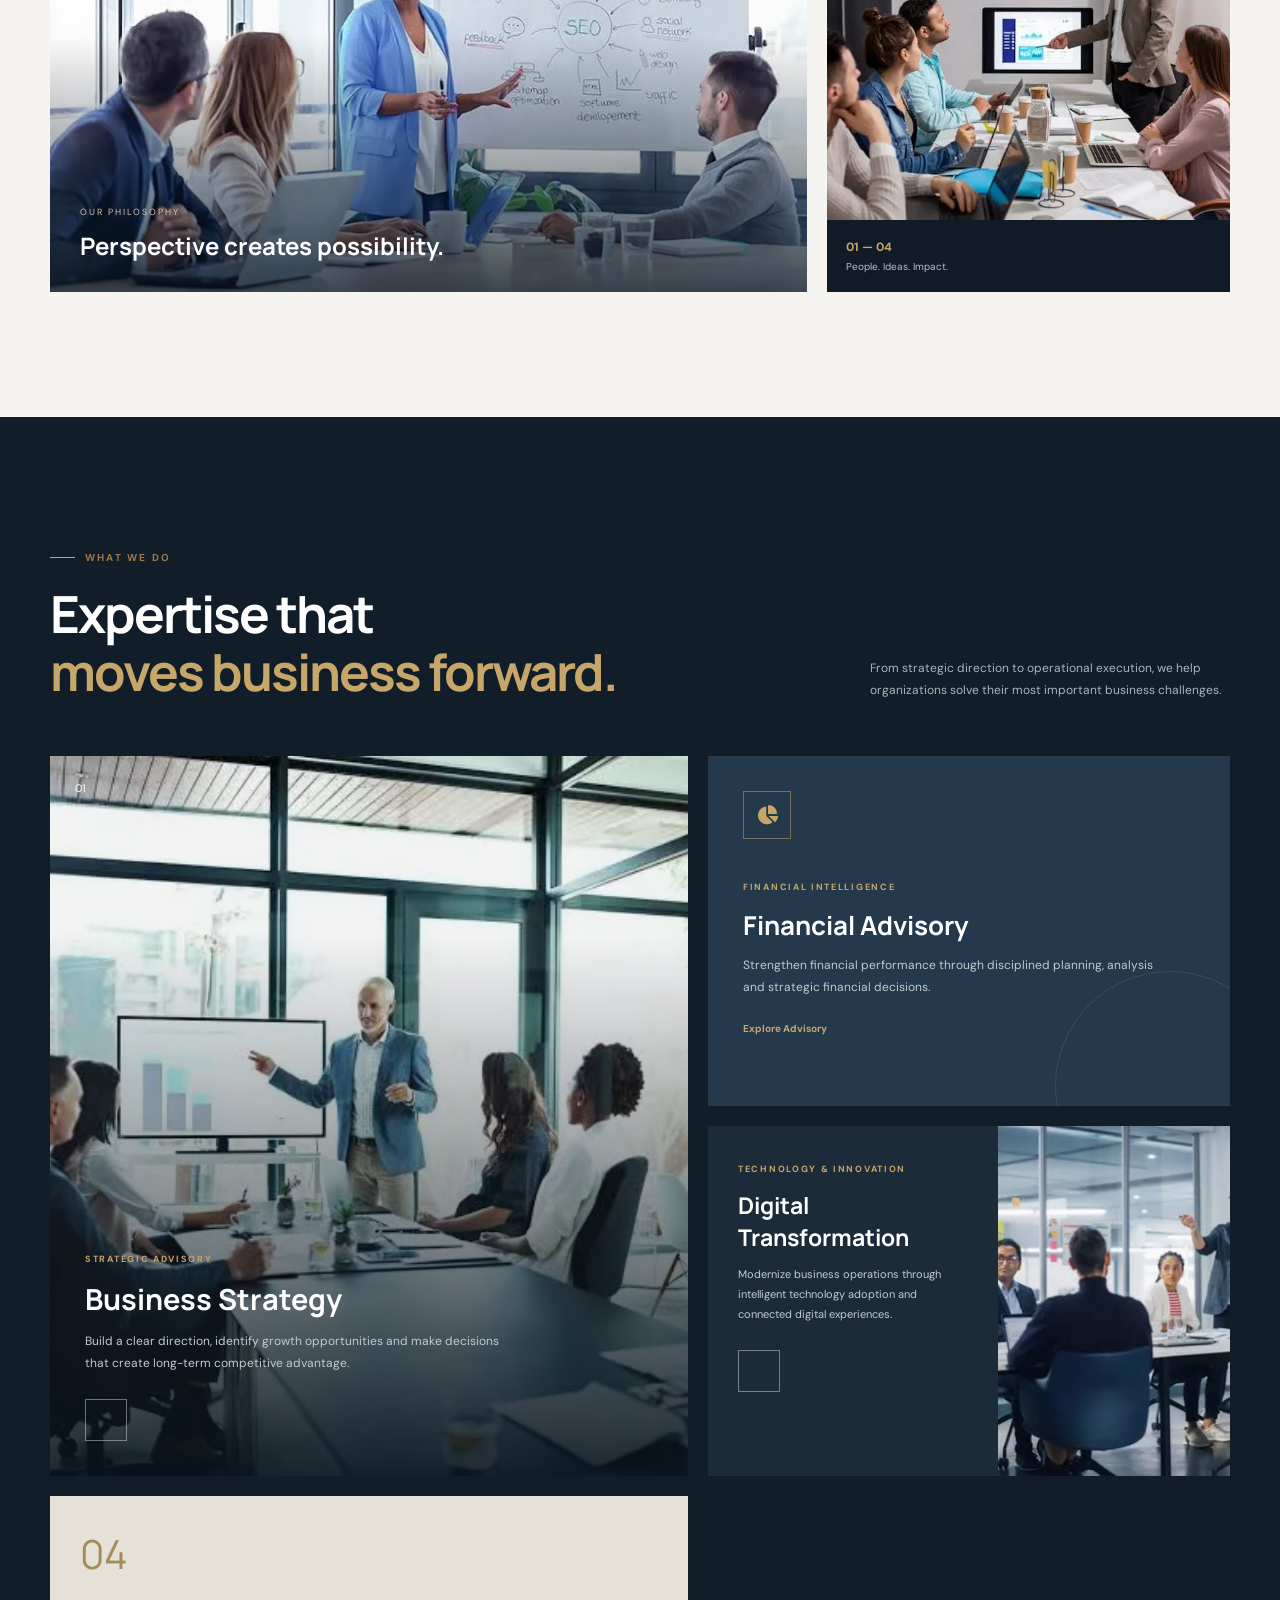
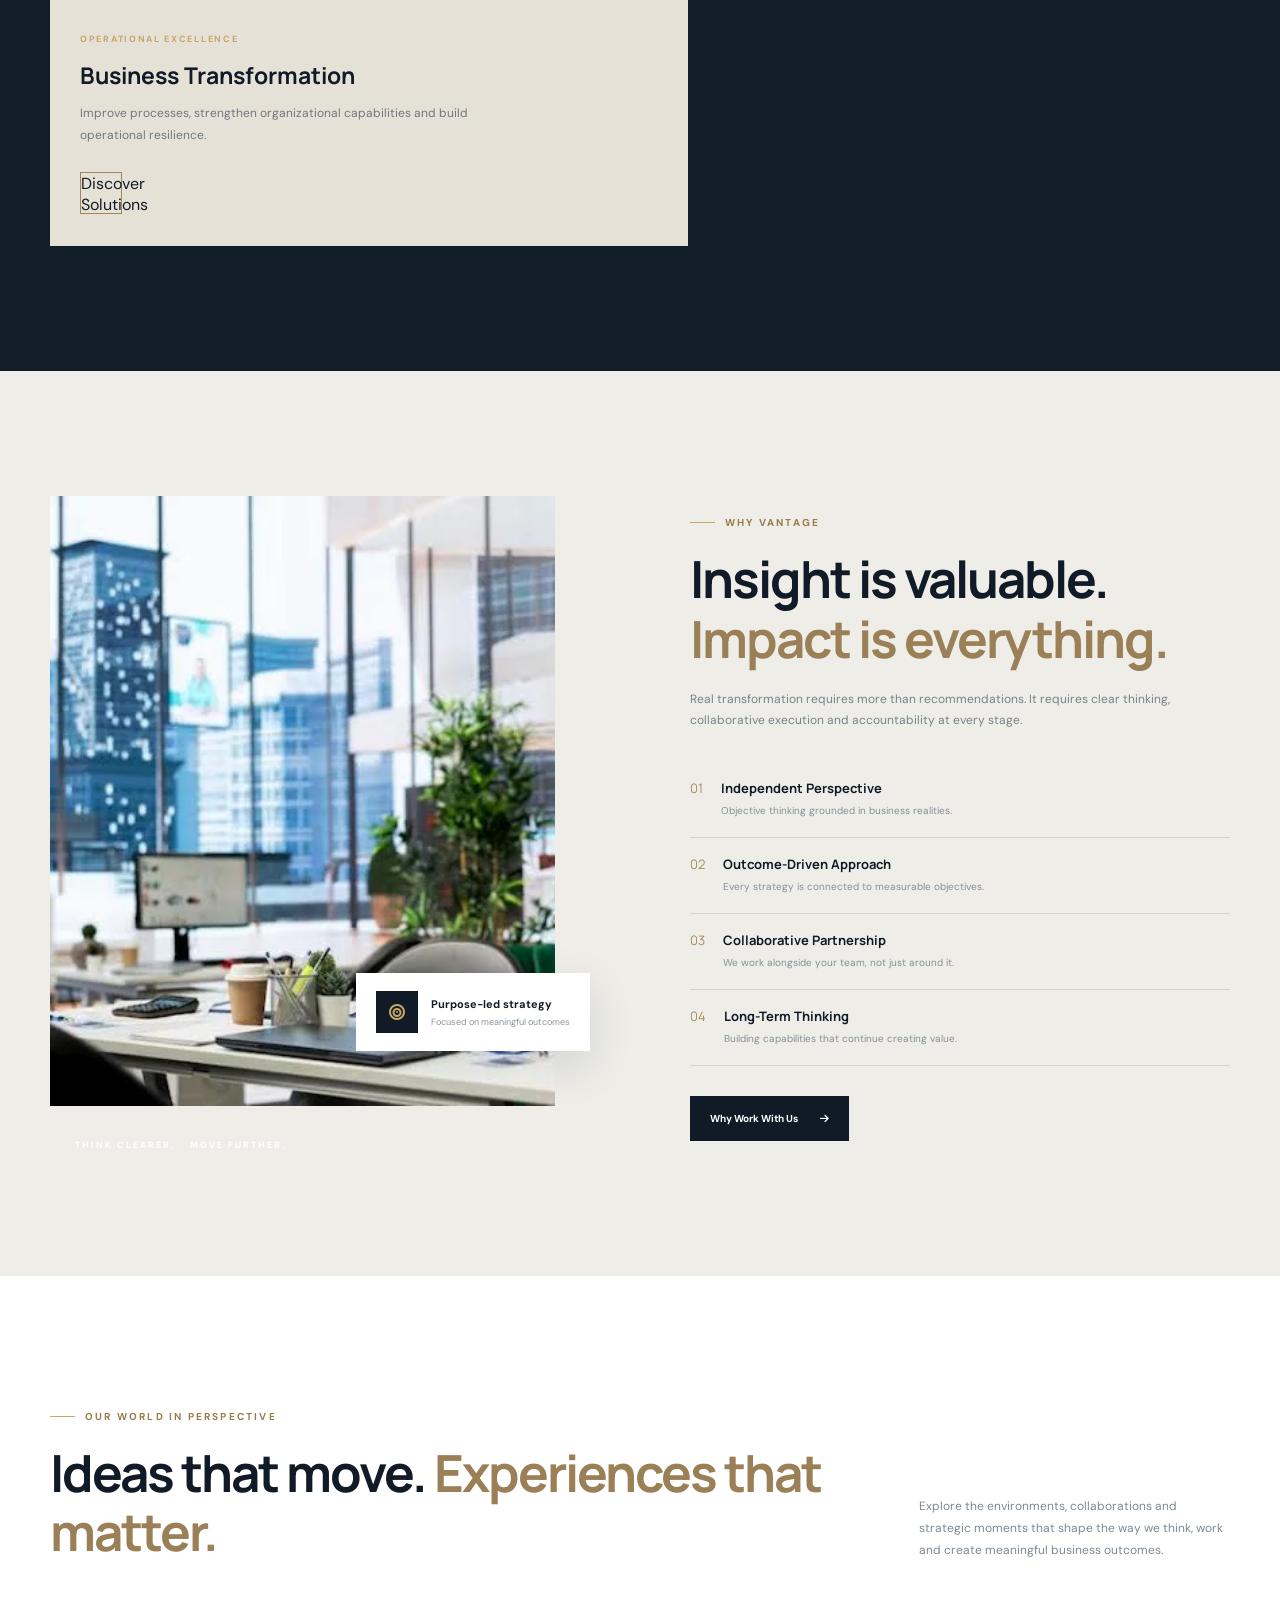
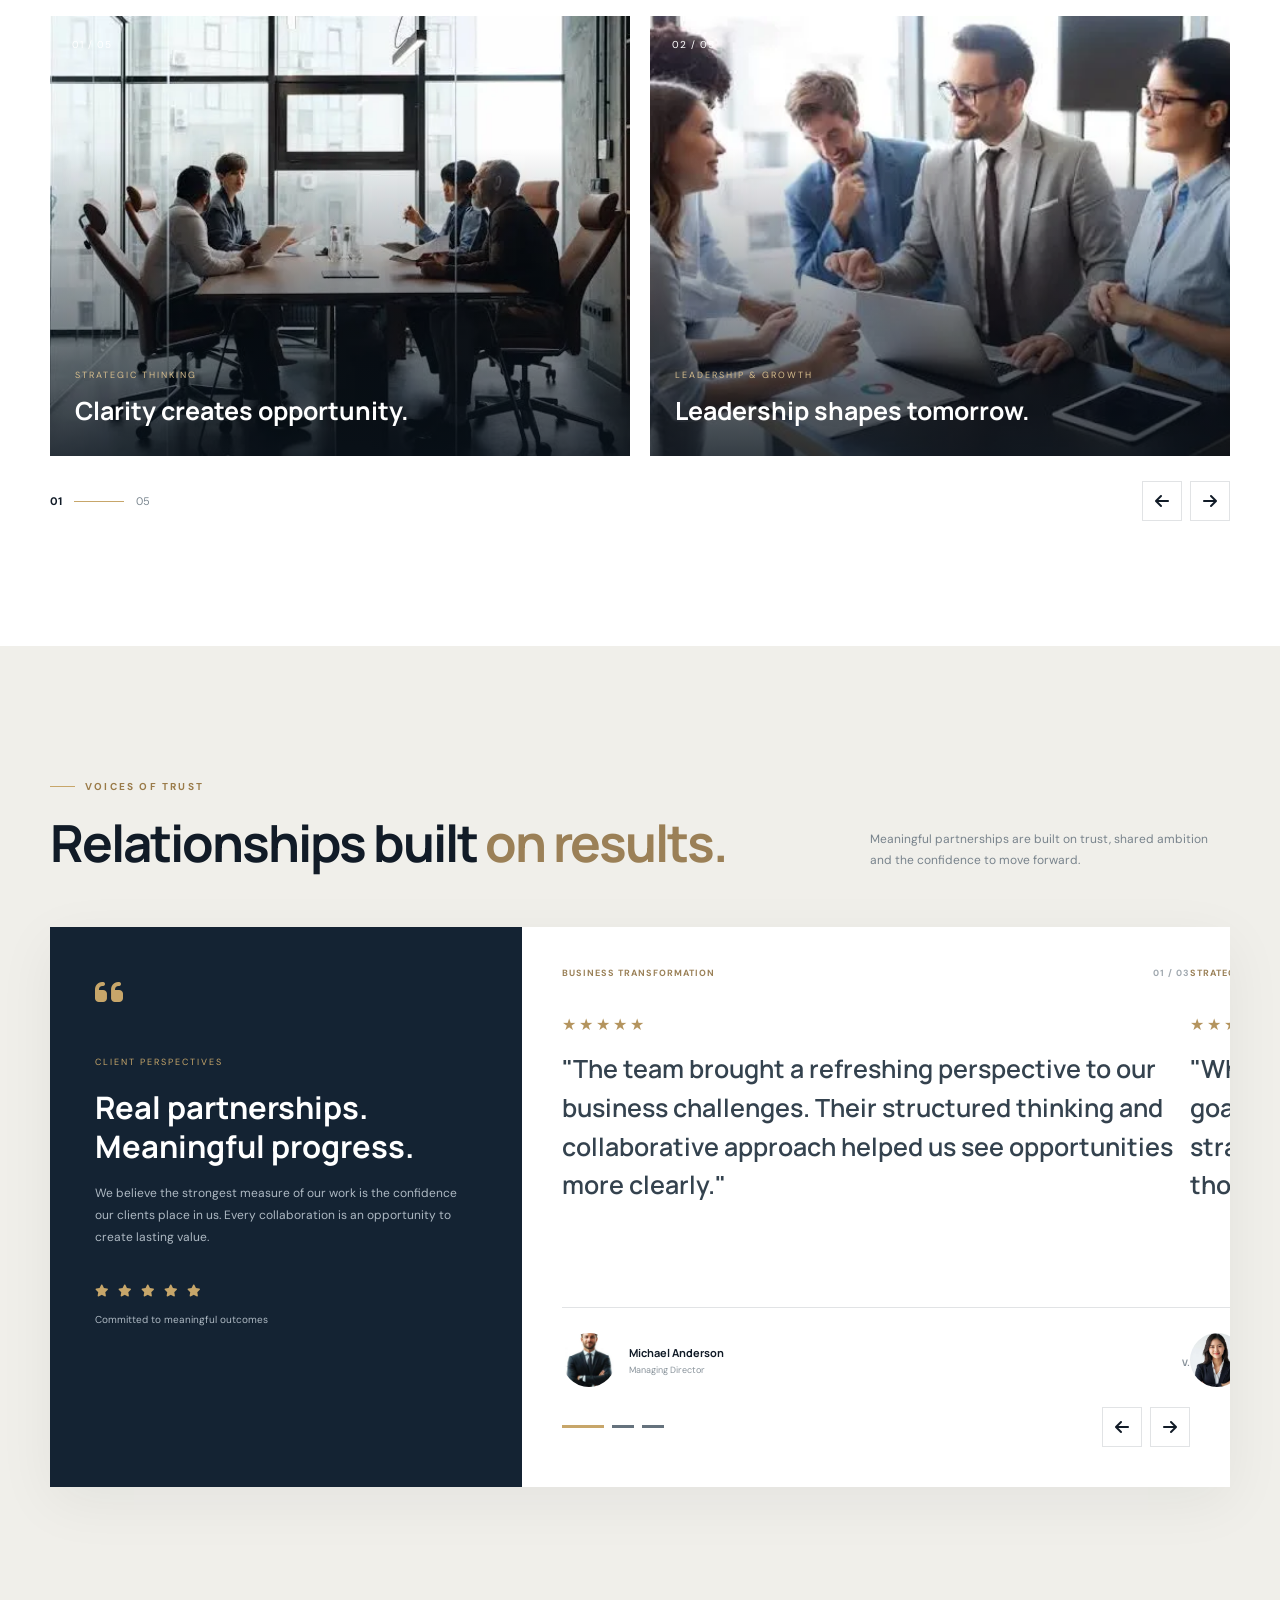
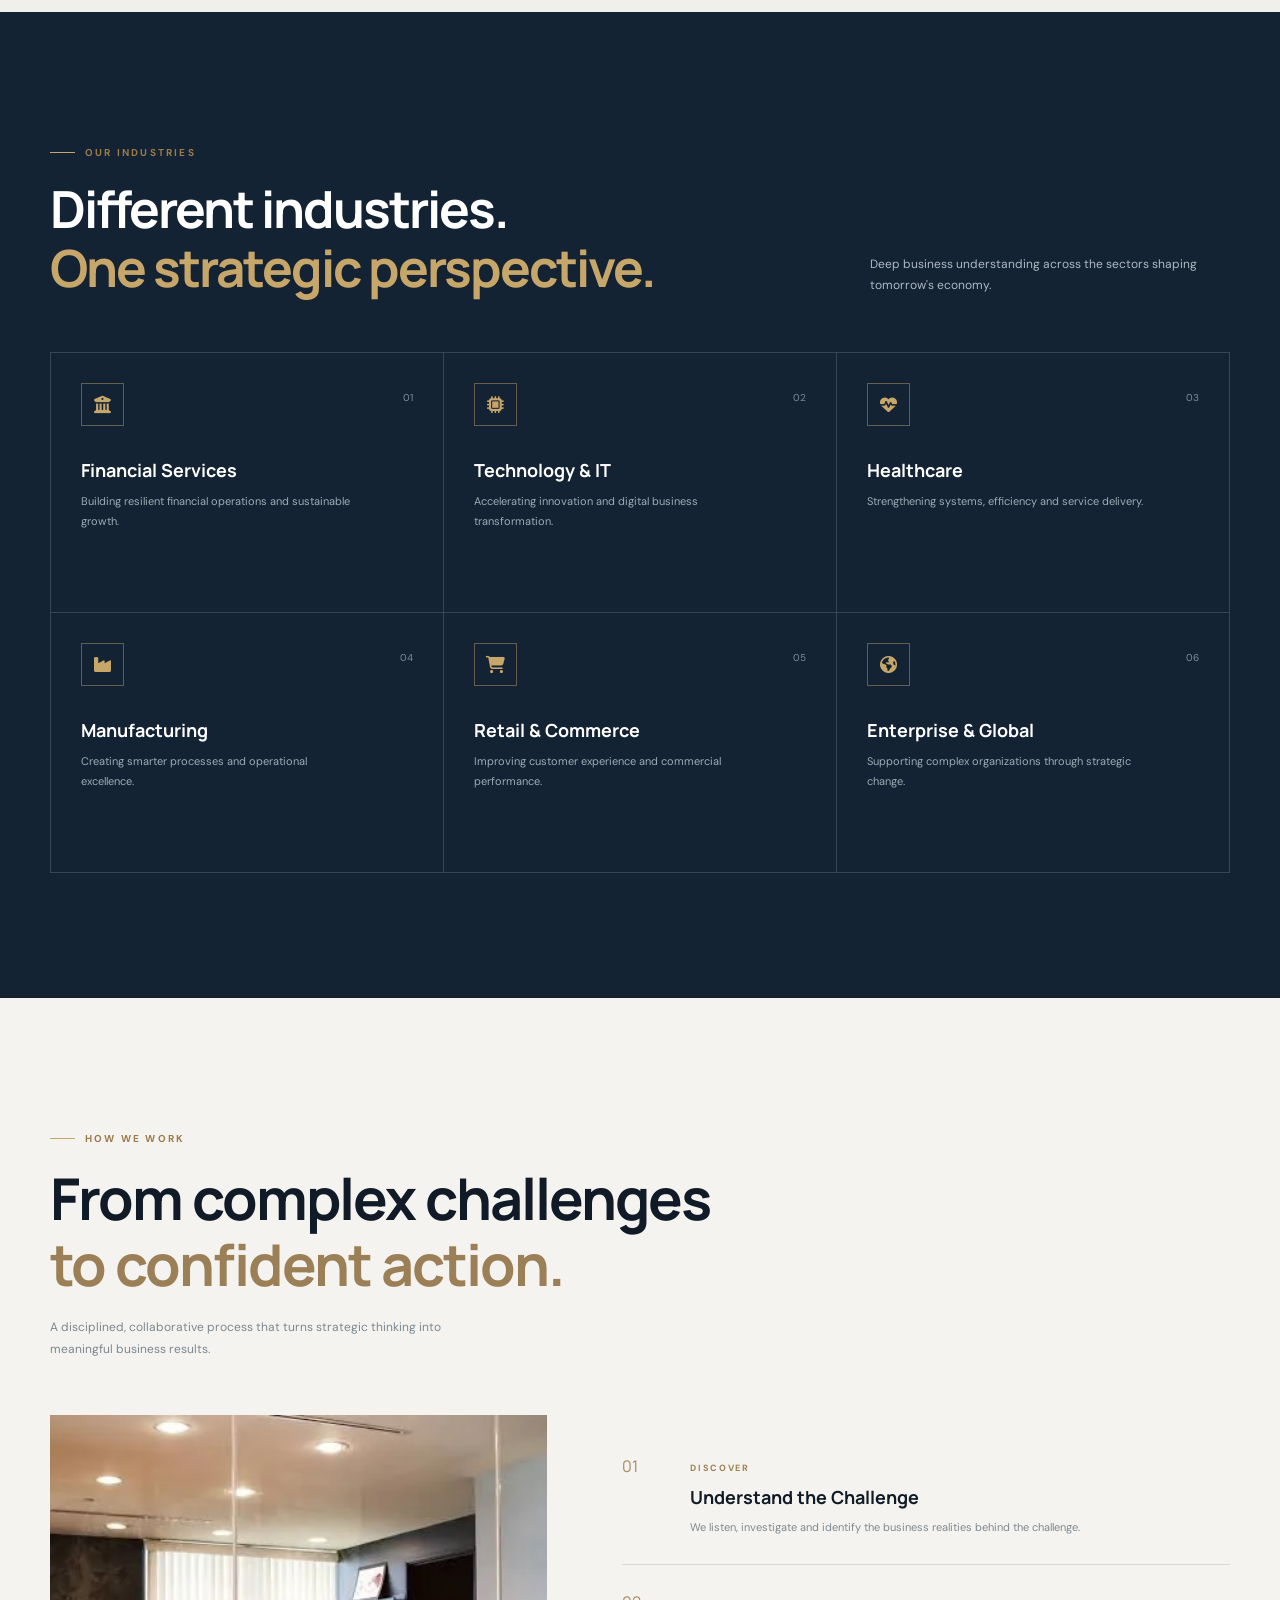
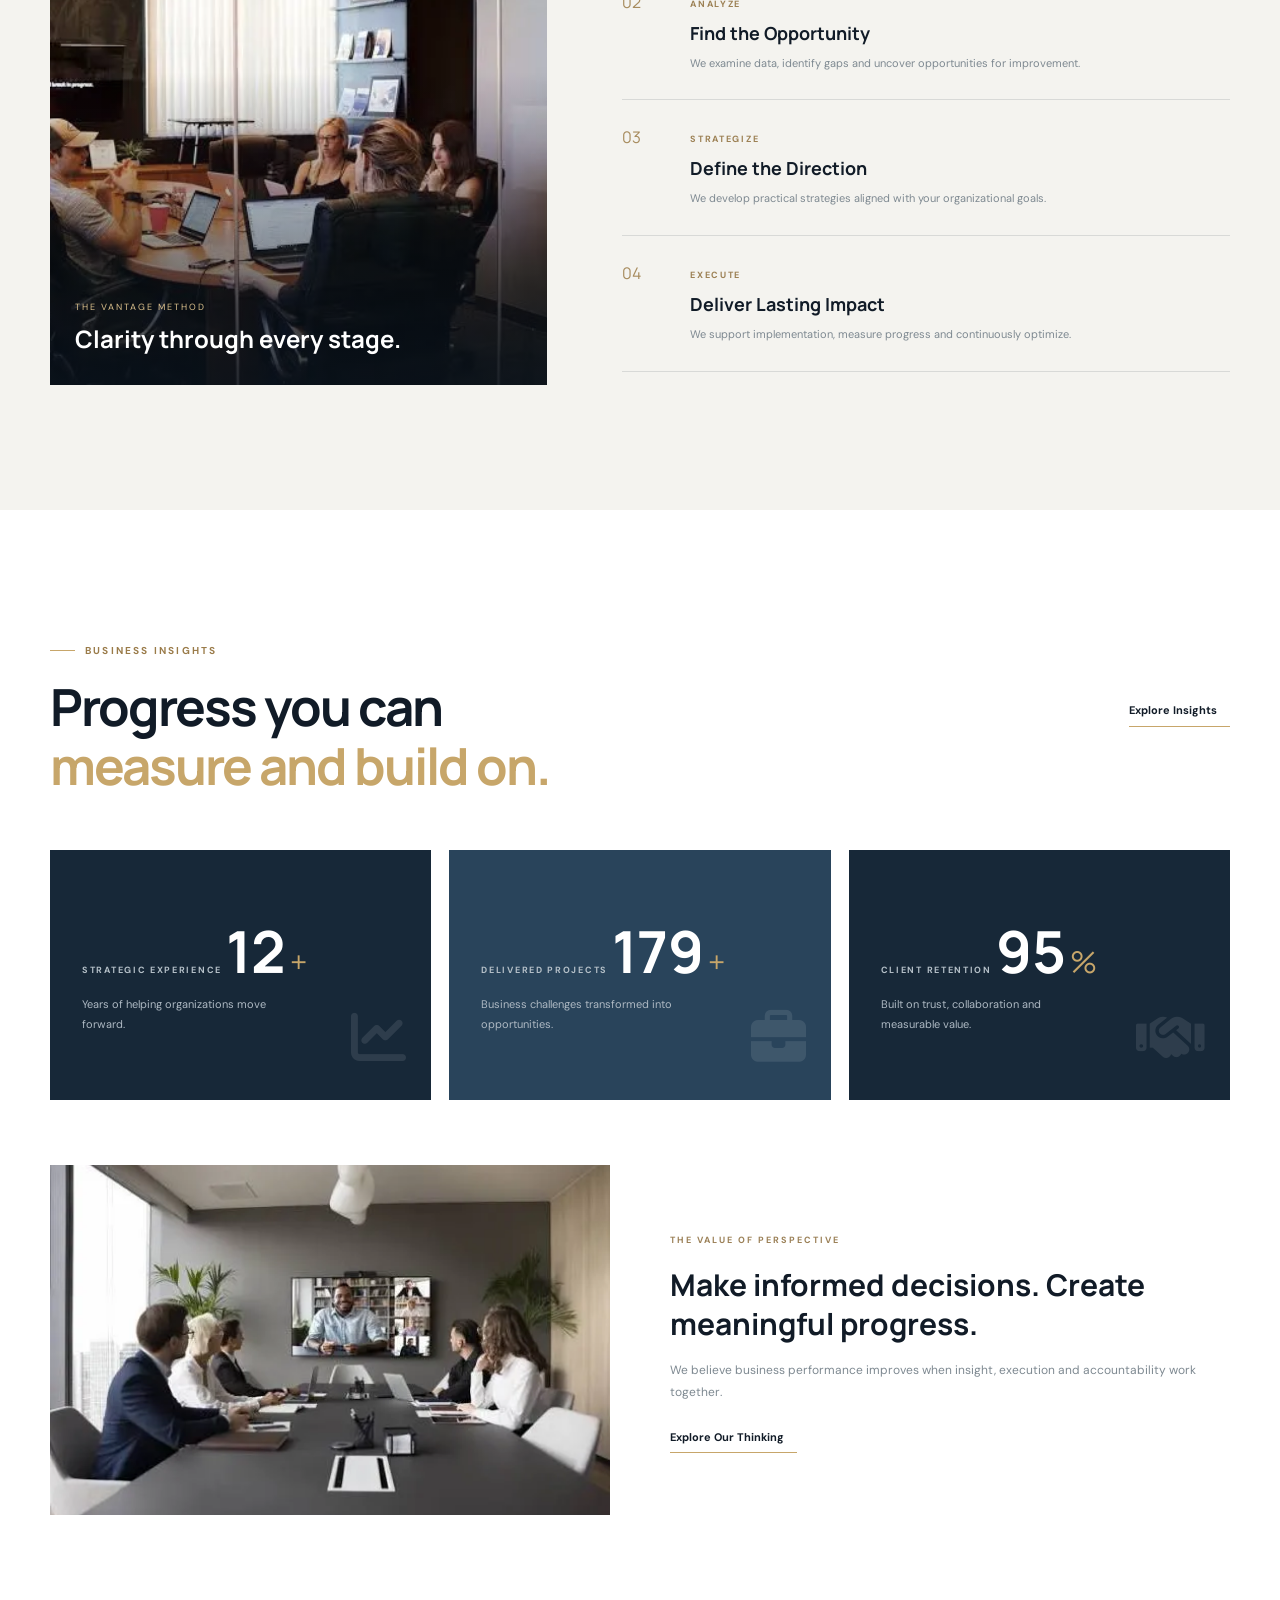
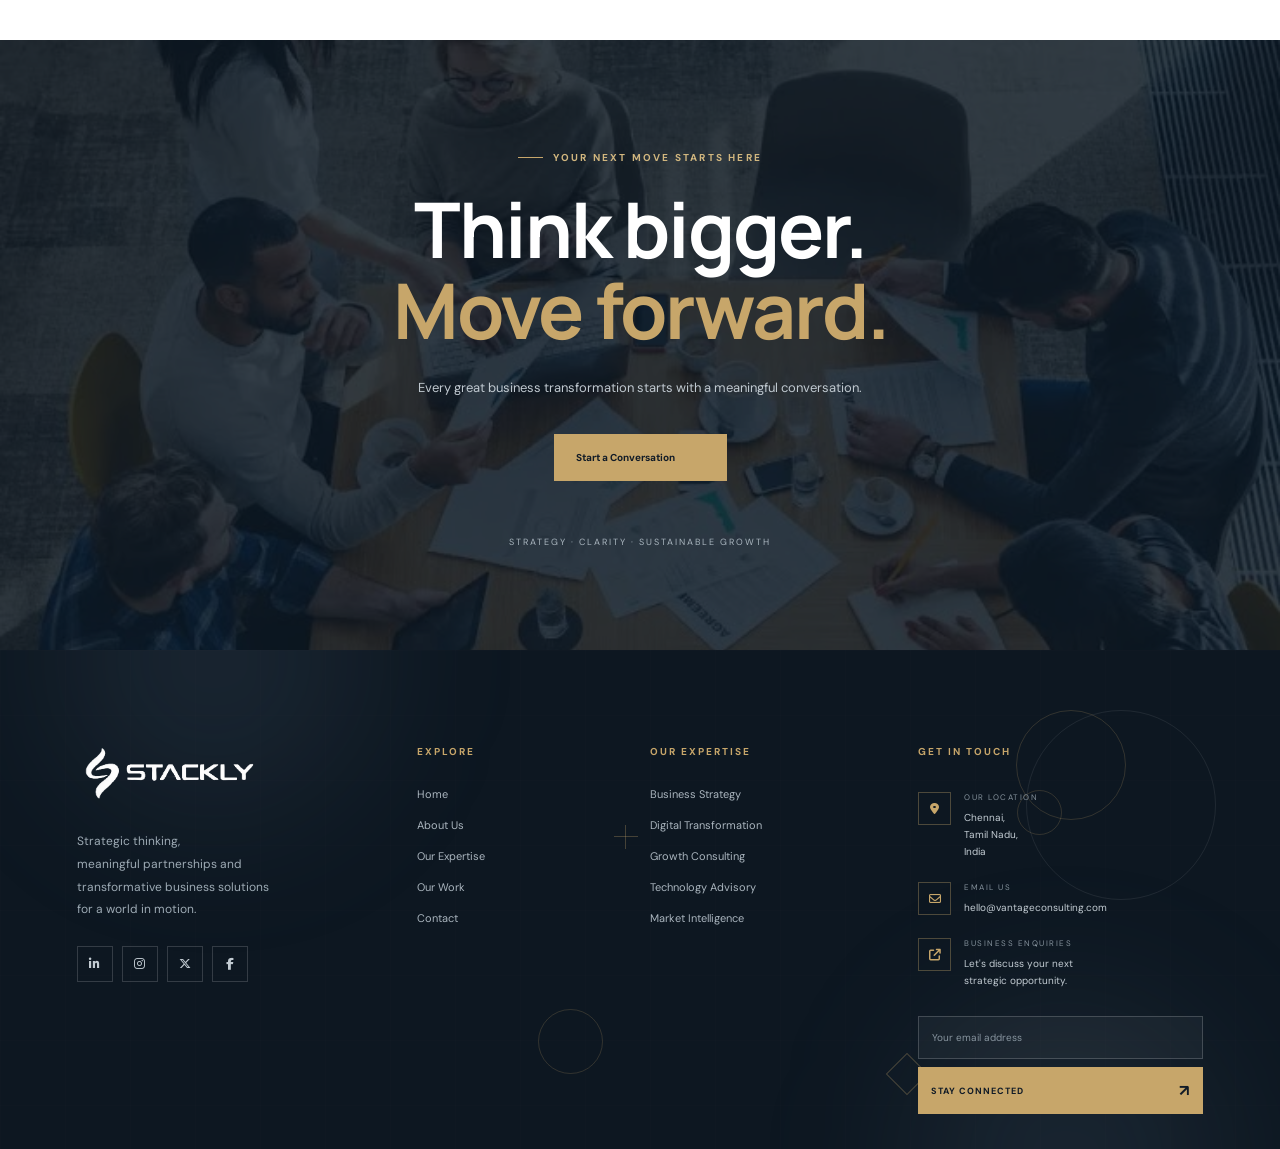
==== commit 77d6dfeb: "add" ====
--- a/index.html
+++ b/index.html
@@ -10,7 +10,7 @@
 
     <meta name="theme-color" content="#101C2C">
 
-    <title>VANTAGE | Strategy. Clarity. Growth.</title>
+    <title>Home</title>
 
 
     <!-- GOOGLE FONTS -->
@@ -31,7 +31,7 @@
 
     <link rel="stylesheet" href="css/style.css">
 
-    <link rel="stylesheet" href="css/animation.css">
+    <link rel="stylesheet" href="css/animations.css">
 
     <link rel="stylesheet" href="css/responsive.css">
 
@@ -336,7 +336,7 @@
         <div class="login-visual">
 
             <img
-                src="assets/images/office.jpg"
+                src="assets/l1.webp"
                 alt="Vantage corporate office"
                 loading="lazy"
             >
@@ -744,12 +744,15 @@
 
             <div class="hero-image-stage" id="heroImageStage">
 
+
                 <div class="hero-image-frame active" data-slide="0">
+
                     <img
                         src="assets/h1.webp"
-                        alt="Strategic Thinking"
+                        alt="Modern international corporate consulting office"
                         fetchpriority="high"
                     >
+
                 </div>
 
 
@@ -1208,7 +1211,7 @@
                 <div class="expertise-image">
 
                     <img
-                        src="assets/images/services.jpg"
+                        src="assets/h6.webp"
                         alt="Corporate strategy consulting"
                         loading="lazy"
                     >
@@ -1319,7 +1322,7 @@
                 <div class="expertise-horizontal-image">
 
                     <img
-                        src="assets/images/technology.jpg"
+                        src="assets/h7.webp"
                         alt="Digital business transformation"
                         loading="lazy"
                     >
@@ -1390,7 +1393,7 @@
                 <div class="why-image-main">
 
                     <img
-                        src="assets/images/office.jpg"
+                        src="assets/h8.webp"
                         alt="Premium international corporate office"
                         loading="lazy"
                     >
@@ -1530,7 +1533,7 @@
                 </div>
 
 
-                <a href="about.html" class="dark-button">
+                <a href="404.html" class="dark-button">
 
                     Why Work With Us
 
@@ -1595,7 +1598,7 @@
                     <div class="showcase-image">
 
                         <img
-                            src="assets/images/showcase-01.jpg"
+                            src="assets/h9.webp"
                             alt="Modern corporate workspace"
                         >
 
@@ -1621,7 +1624,7 @@
                     <div class="showcase-image">
 
                         <img
-                            src="assets/images/showcase-02.jpg"
+                            src="assets/h10.webp"
                             alt="Business leadership meeting"
                         >
 
@@ -1647,7 +1650,7 @@
                     <div class="showcase-image">
 
                         <img
-                            src="assets/images/showcase-03.jpg"
+                            src="assets/h11.webp"
                             alt="Digital business innovation"
 
                         >
@@ -1674,7 +1677,7 @@
                     <div class="showcase-image">
 
                         <img
-                            src="assets/images/showcase-04.jpg"
+                            src="assets/h12.webp"
                             alt="Collaborative strategy session"
                         >
 
@@ -1700,7 +1703,7 @@
                     <div class="showcase-image">
 
                         <img
-                            src="assets/images/showcase-05.jpg"
+                            src="assets/h13.webp"
                             alt="Modern business architecture"
                         >
 
@@ -1868,7 +1871,7 @@
 
                             <div class="testimonial-avatar">
                                 <img
-                                    src="assets/images/client-01.jpg"
+                                    src="assets/i2.webp"
                                     alt="Client portrait"
                                 >
                             </div>
@@ -1918,7 +1921,7 @@
 
                             <div class="testimonial-avatar">
                                 <img
-                                    src="assets/images/client-02.jpg"
+                                    src="assets/i3.webp"
                                     alt="Client portrait"
                                 >
                             </div>
@@ -1969,7 +1972,7 @@
 
                             <div class="testimonial-avatar">
                                 <img
-                                    src="assets/images/client-03.jpg"
+                                    src="assets/i2.webp"
                                     alt="Client portrait"
                                 >
                             </div>
@@ -2295,7 +2298,7 @@
             <div class="approach-image reveal-left">
 
                 <img
-                    src="assets/images/meeting.jpg"
+                    src="assets/h14.webp"
                     alt="Consulting team working on a business strategy"
                     loading="lazy"
                 >
@@ -2536,7 +2539,7 @@
             <div class="insights-bottom-image image-reveal">
 
                 <img
-                    src="assets/images/analytics.jpg"
+                    src="assets/h15.webp"
                     alt="Business performance analysis"
                     loading="lazy"
                 >
@@ -2594,7 +2597,7 @@
     <div class="cta-background">
 
         <img
-            src="assets/images/cta-office.jpg"
+            src="assets/h16.webp"
             alt="Modern corporate architecture"
             loading="lazy"
         >
@@ -2633,7 +2636,7 @@
 
 
 
-        <a href="contact.html" class="cta-button">
+        <a href="404.html" class="cta-button">
 
             Start a Conversation
 
@@ -2689,15 +2692,15 @@
         <!-- BRAND -->
         <div class="footer-brand">
 
-            <a href="index.html" class="footer-logo">
-                <span class="footer-logo-symbol">V.</span>
-
-                <span class="footer-logo-text">
-                    VANTAGE
-                    <small>STRATEGY & CONSULTING</small>
-                </span>
-            </a>
-
+         <a href="index.html" class="footer-logo">
+
+    <img
+        src="assets/logo.webp"
+        alt="VANTAGE Strategy & Consulting"
+        class="footer-logo-image"
+    >
+
+</a>
             <p>
                 Strategic thinking,<br>
                 meaningful partnerships and<br>
--- a/css/style.css
+++ b/css/style.css
@@ -1626,12 +1626,21 @@
 .expertise-image {
     position: absolute;
     inset: 0;
+    overflow: hidden;
+}
+
+.expertise-image img {
+    width: 100%;
+    height: 100%;
+    object-fit: cover;
+    display: block;
 }
 
 .expertise-image::after {
     content: "";
     position: absolute;
     inset: 0;
+    pointer-events: none;
     background: linear-gradient(0deg, rgba(8,18,27,.9), rgba(8,18,27,.05) 75%);
 }
 
@@ -1758,7 +1767,16 @@
 }
 
 .expertise-horizontal-image {
+    position: relative;
     min-height: 100%;
+    overflow: hidden;
+}
+
+.expertise-horizontal-image img {
+    width: 100%;
+    height: 100%;
+    object-fit: cover;
+    display: block;
 }
 
 .expertise-card-minimal {
@@ -2998,67 +3016,168 @@
 
 
 
-/* EXPERTISE CARD */
-
-.expertise-card {
+.footer-logo-image {
+    display: block;
+    width: 180px;
+    height: 55px;
+    object-fit: contain;
+    object-position: left center;
+}
+
+
+
+
+
+
+
+
+
+
+
+
+
+
+
+/* TESTIMONIAL SLIDER */
+
+.testimonial-slider {
+    width: 100%;
+    min-width: 0;
+    overflow: hidden;
     position: relative;
-    min-height: 350px;
+}
+
+.testimonial-track {
+    display: flex;
+    width: 100%;
+    align-items: stretch;
+
+    transition: transform .65s cubic-bezier(.22, 1, .36, 1);
+    will-change: transform;
+}
+
+.testimonial-card {
+    flex: 0 0 100%;
+    width: 100%;
+    min-width: 100%;
+    min-height: 420px;
+
+    box-sizing: border-box;
+
+    display: flex;
+    flex-direction: column;
+}
+
+.testimonial-card-top {
+    width: 100%;
+    display: flex;
+    align-items: center;
+    justify-content: space-between;
+}
+
+.testimonial-card blockquote {
+    min-height: 145px;
+    margin: 0;
+}
+
+.testimonial-author {
+    display: flex;
+    align-items: center;
+    width: 100%;
+    margin-top: auto;
+}
+
+.testimonial-author-mark {
+    margin-left: auto;
+}
+
+.testimonial-avatar {
+    width: 54px;
+    height: 54px;
+    flex-shrink: 0;
     overflow: hidden;
-    isolation: isolate;
-}
-
-.expertise-card-large {
-    grid-row: span 2;
-    min-height: 720px;
-    background: #263c4e;
-}
-
-/* IMAGE WRAPPER */
-
-.expertise-image {
-    position: absolute;
-    inset: 0;
+    border-radius: 50%;
+}
+
+.testimonial-avatar img {
     width: 100%;
     height: 100%;
-    z-index: 0;
-    overflow: hidden;
-}
-
-/* IMAGE */
-
-.expertise-image img {
-    position: absolute;
-    inset: 0;
     display: block;
-    width: 100%;
-    height: 100%;
     object-fit: cover;
-    object-position: center;
+}
+
+/* DOTS */
+
+.testimonial-dot {
+    cursor: pointer;
+    transition: .3s ease;
+}
+
+.testimonial-dot.active {
     opacity: 1;
-    visibility: visible;
-}
-
-/* IMAGE OVERLAY */
-
-.expertise-image::after {
-    content: "";
-    position: absolute;
-    inset: 0;
-    z-index: 1;
-    pointer-events: none;
-
-    background: linear-gradient(
-        0deg,
-        rgba(8,18,27,.9),
-        rgba(8,18,27,.05) 75%
-    );
-}
-
-/* NUMBER */
-
-.expertise-number {
-    position: absolute;
-    top: 25px;
-    left: 25px;
-    z-index: 2;
+}
+
+/* ARROWS */
+
+.testimonial-arrows button {
+    cursor: pointer;
+}
+
+/* MOBILE */
+
+@media(max-width: 768px) {
+    .testimonial-card {
+        min-height: 400px;
+    }
+}
+
+
+
+
+
+
+
+
+
+/* LOGIN TRIGGER */
+
+.login-trigger {
+    display: inline-flex;
+    align-items: center;
+    justify-content: center;
+    gap: 10px;
+
+    padding: 12px 22px;
+
+    background: #263c4e;
+    color: #ffffff;
+
+    border: 1px solid #263c4e;
+    border-radius: 3px;
+
+    font-size: 13px;
+    font-weight: 600;
+
+    cursor: pointer;
+    transition: all .35s ease;
+}
+
+.login-trigger i {
+    color: #c7a66a;
+    font-size: 15px;
+}
+
+.login-trigger span {
+    color: #ffffff;
+}
+
+.login-trigger:hover {
+    background: #c7a66a;
+    border-color: #c7a66a;
+    color: #172433;
+}
+
+.login-trigger:hover i,
+.login-trigger:hover span {
+    color: #172433;
 }
